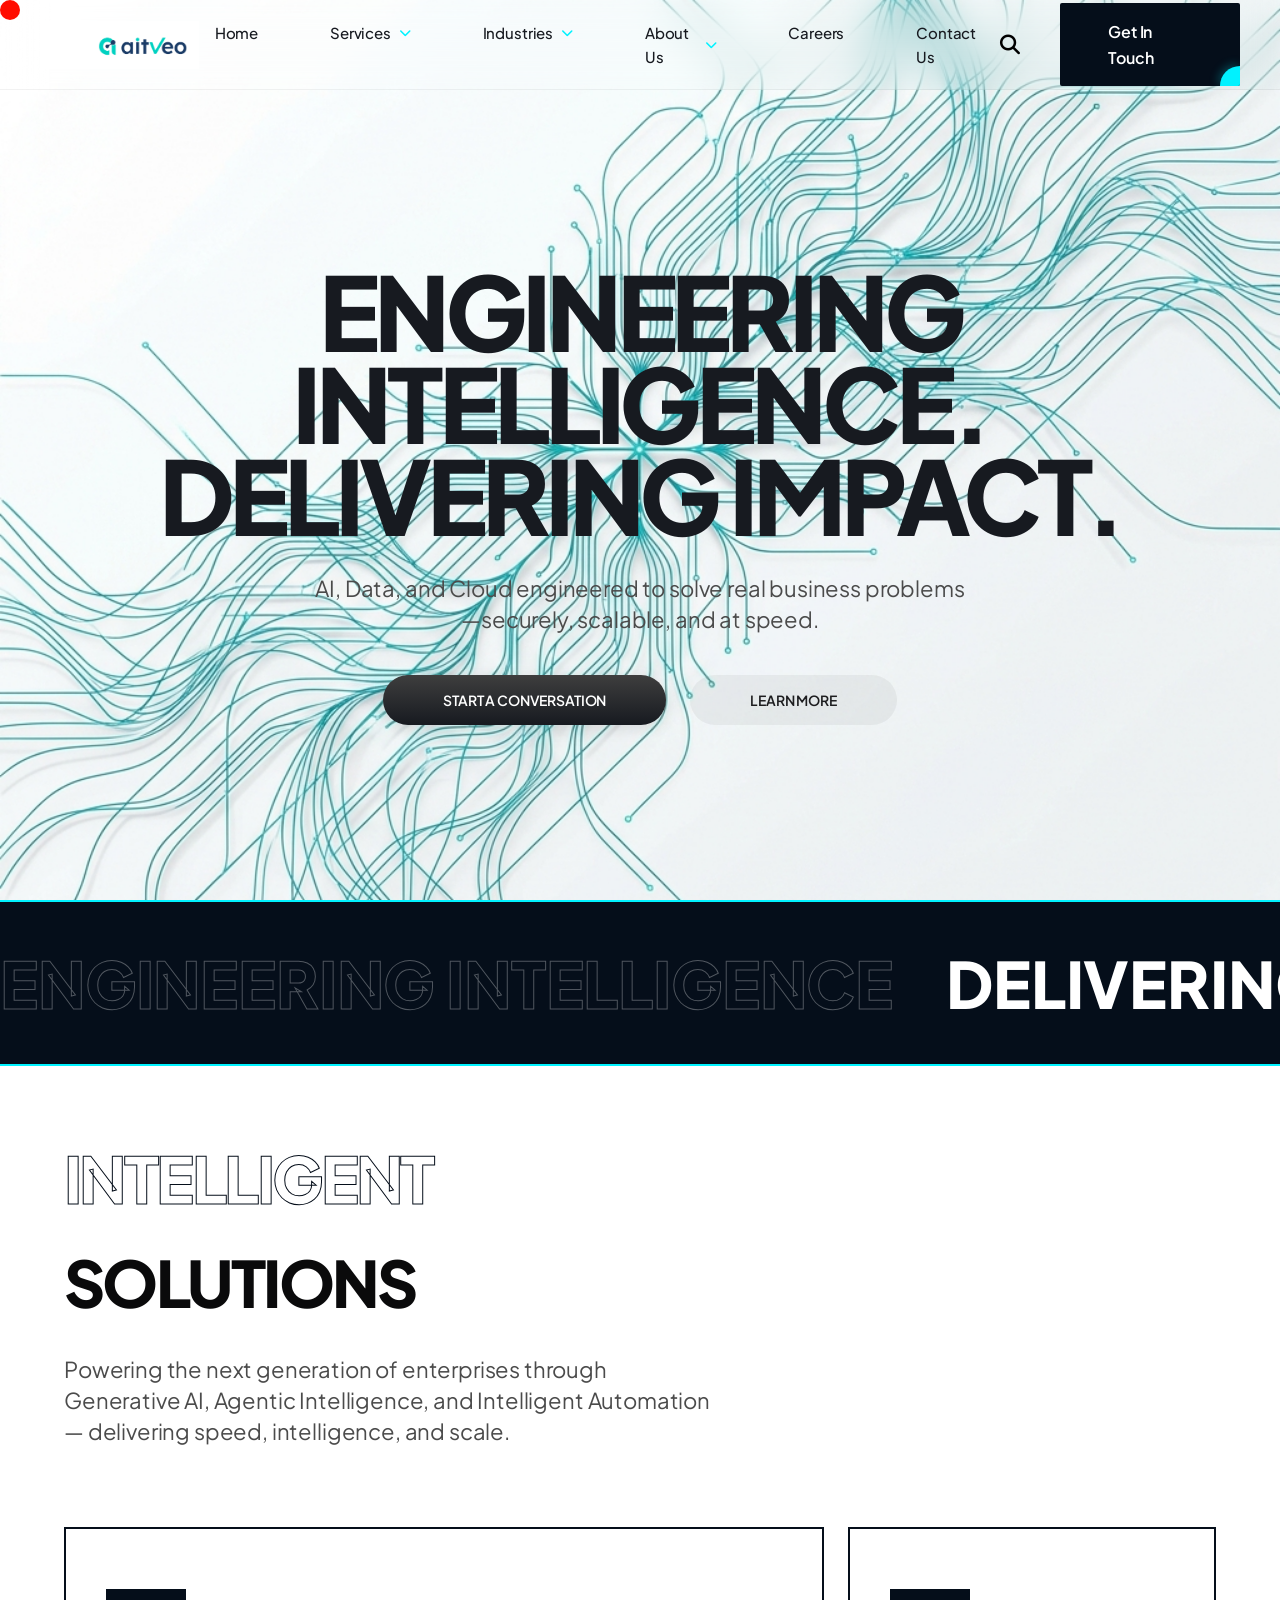
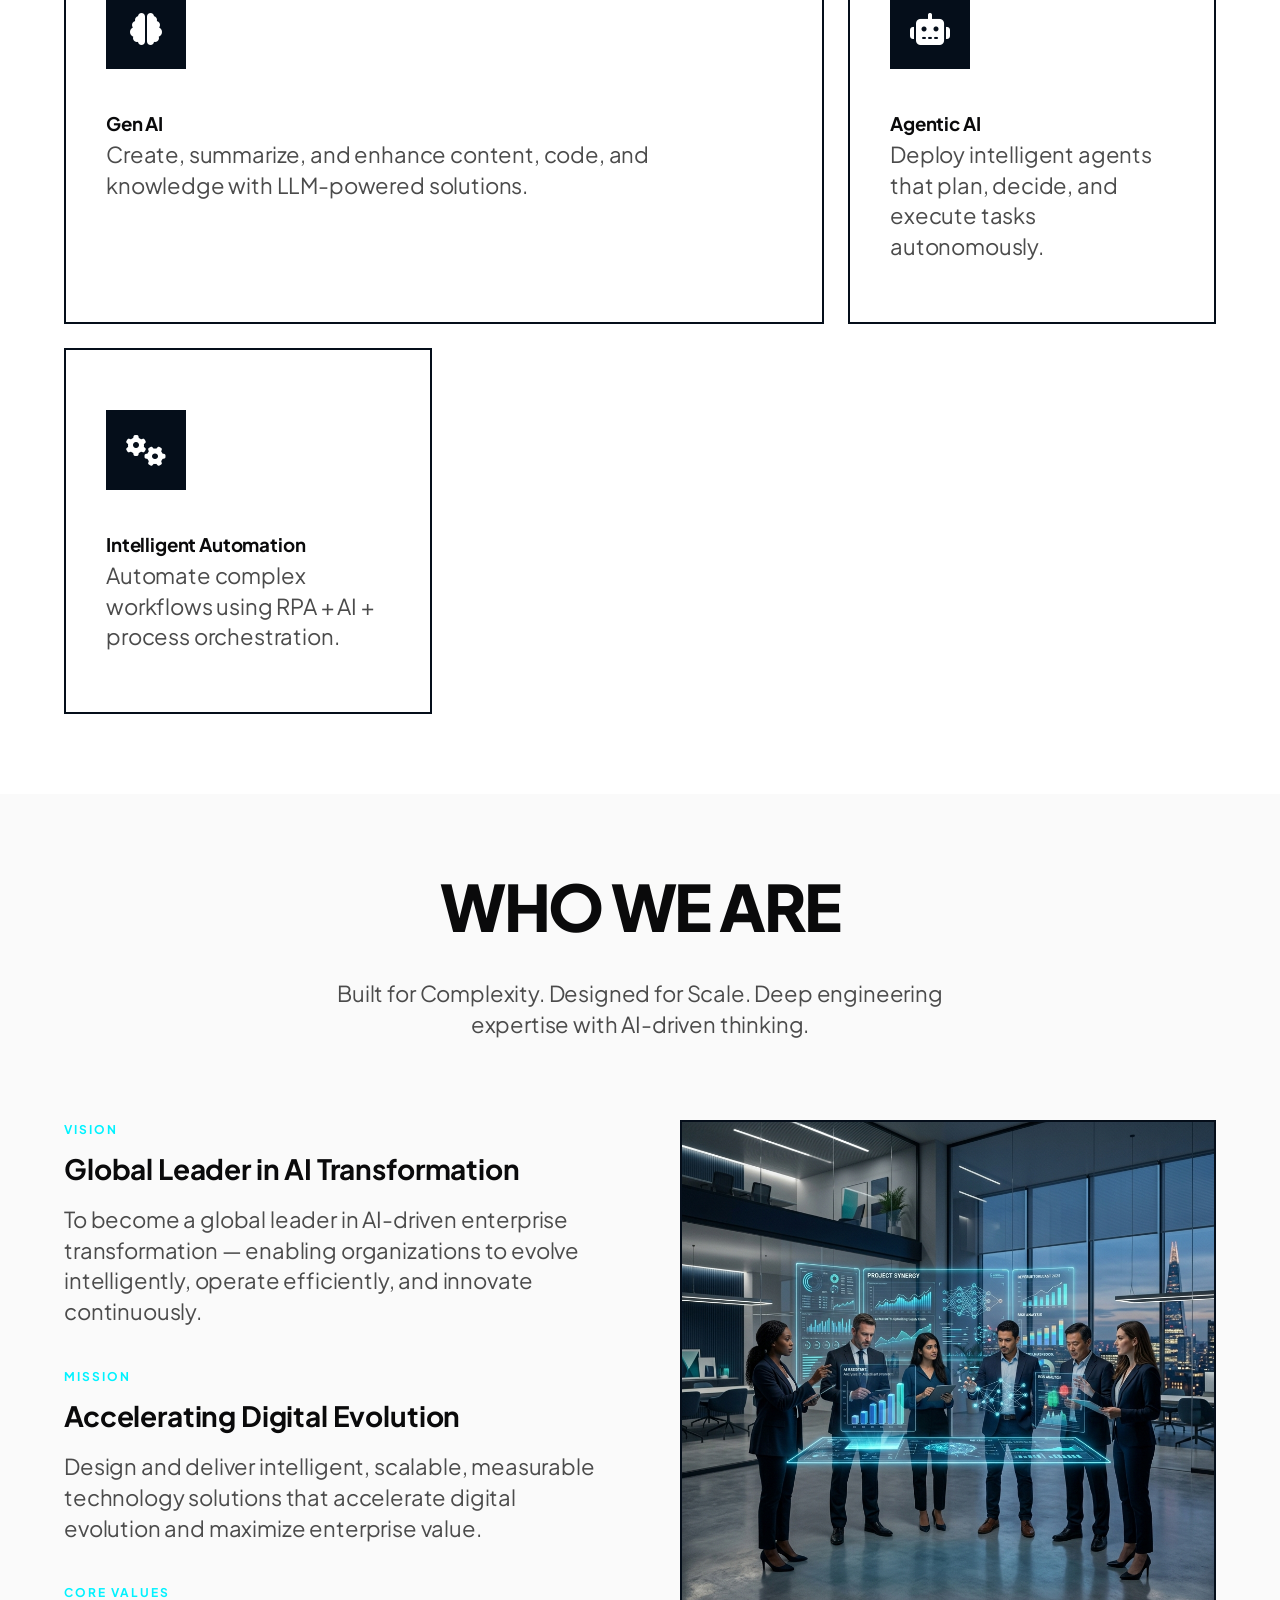
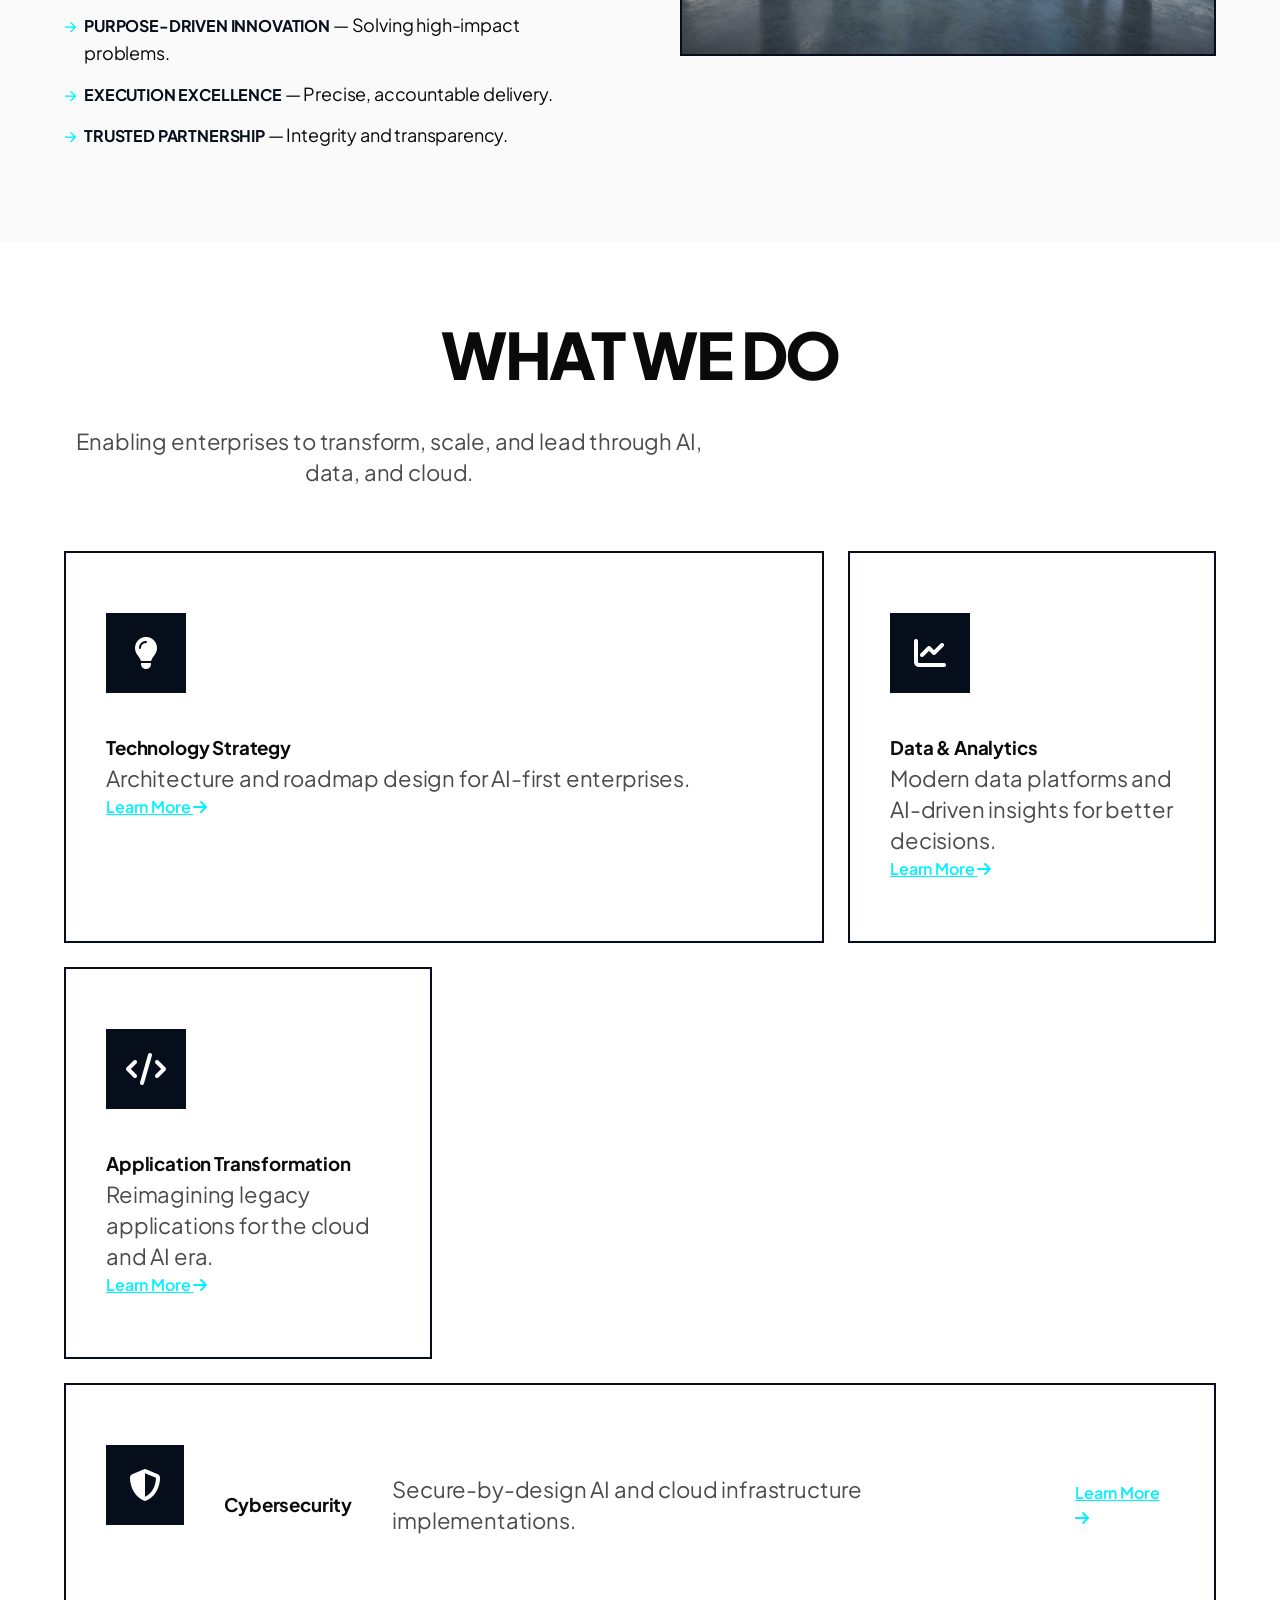
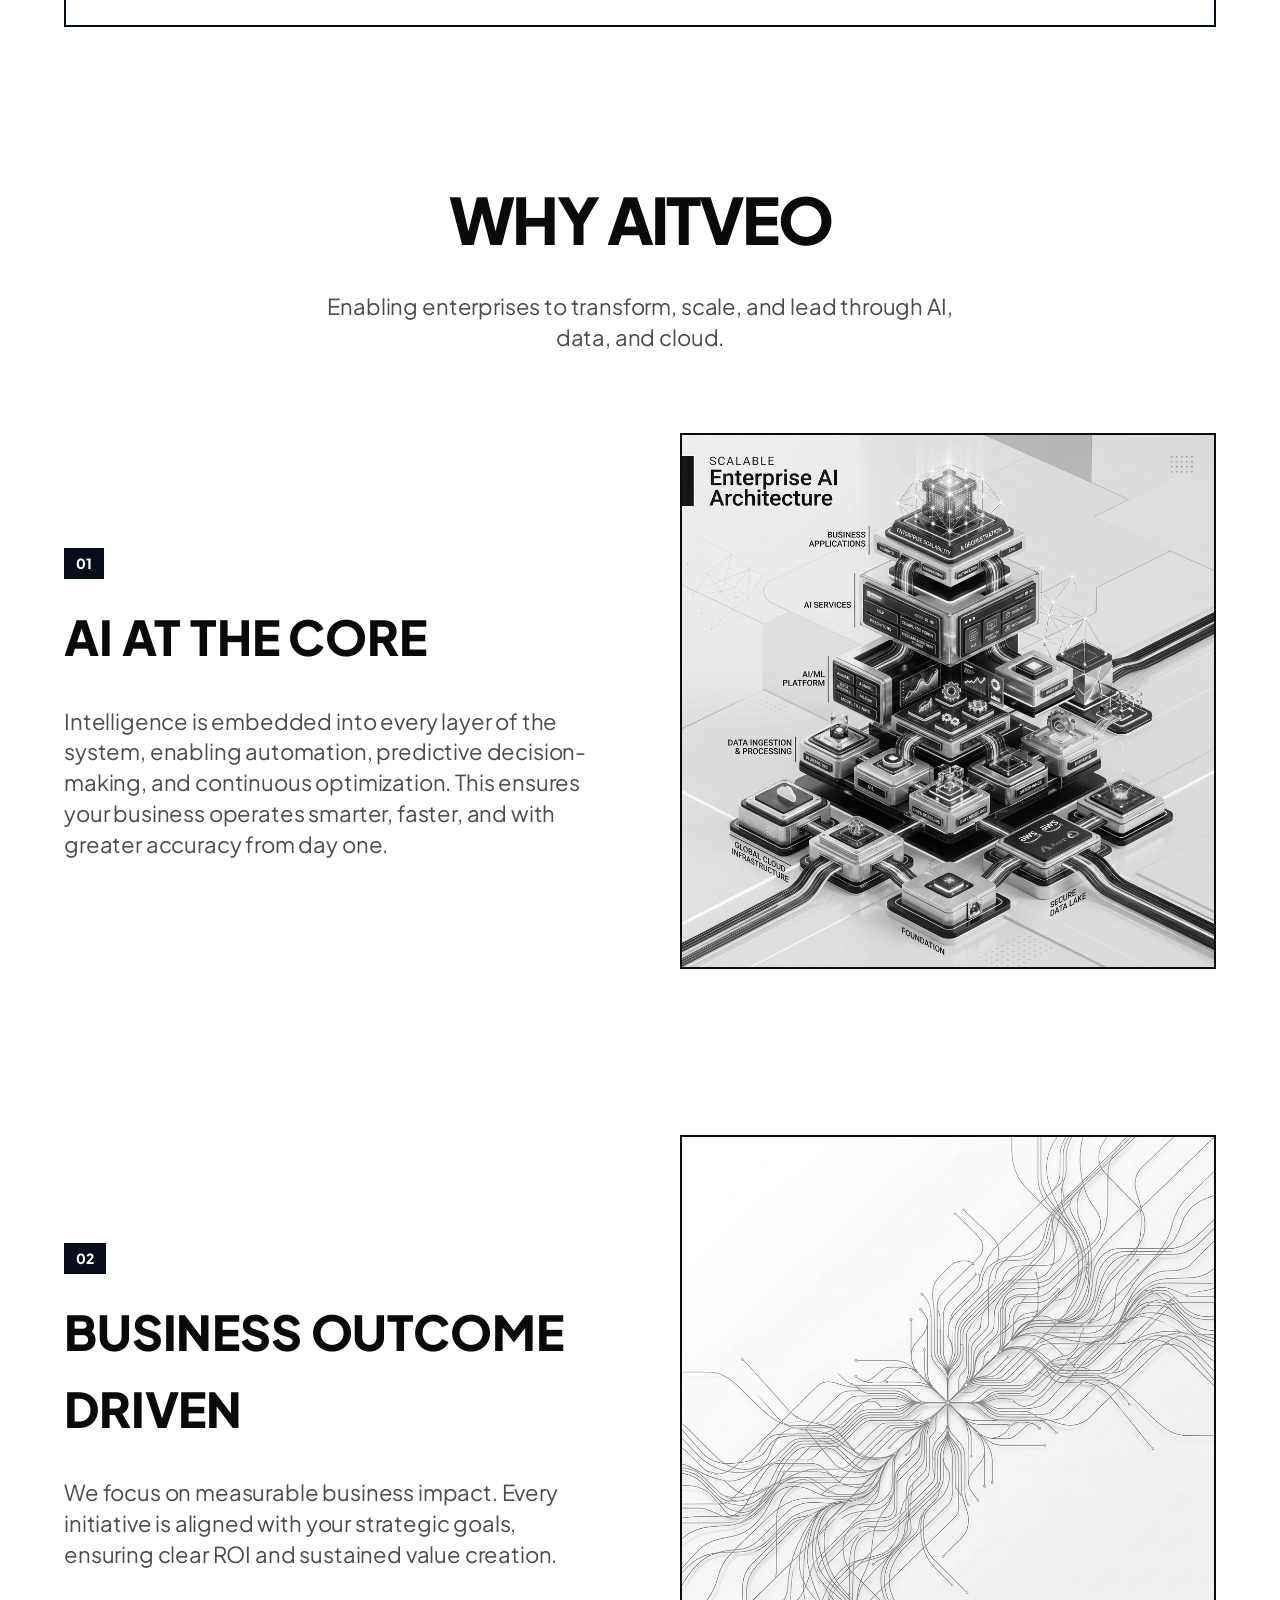
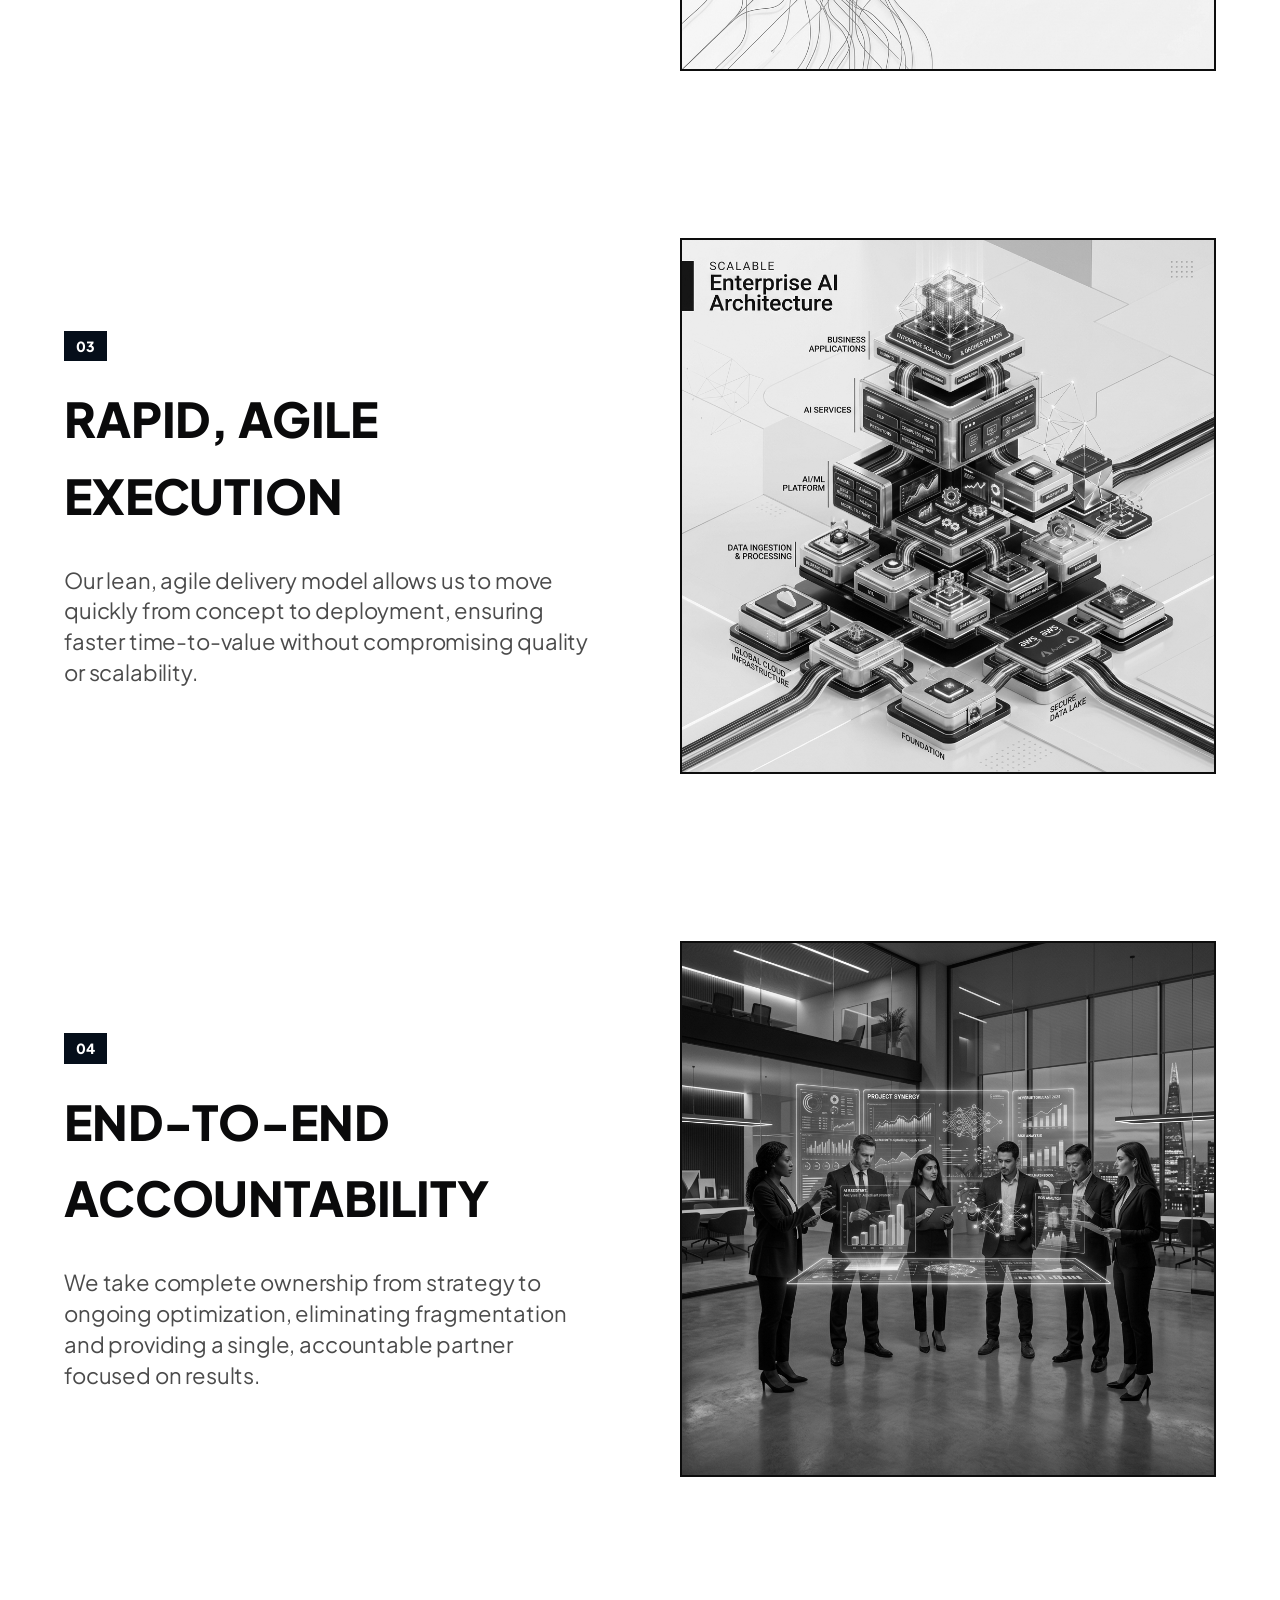
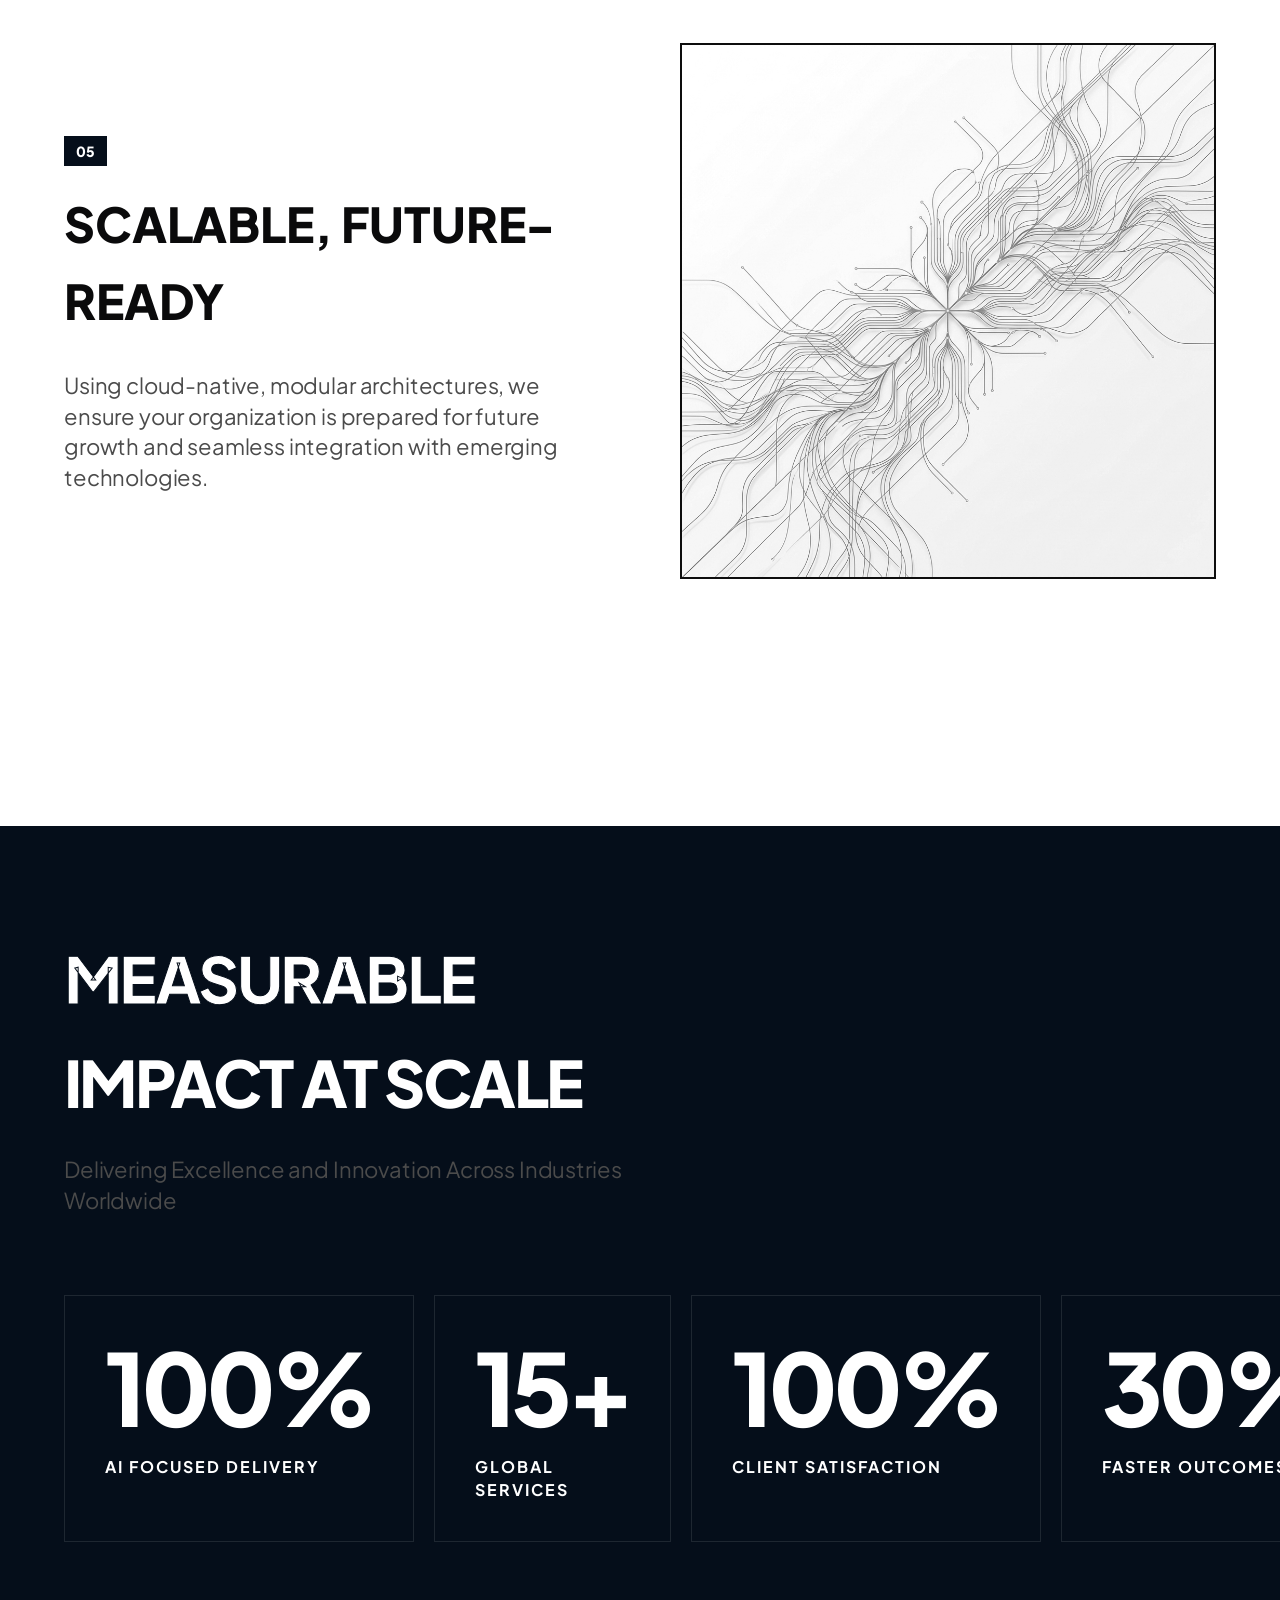
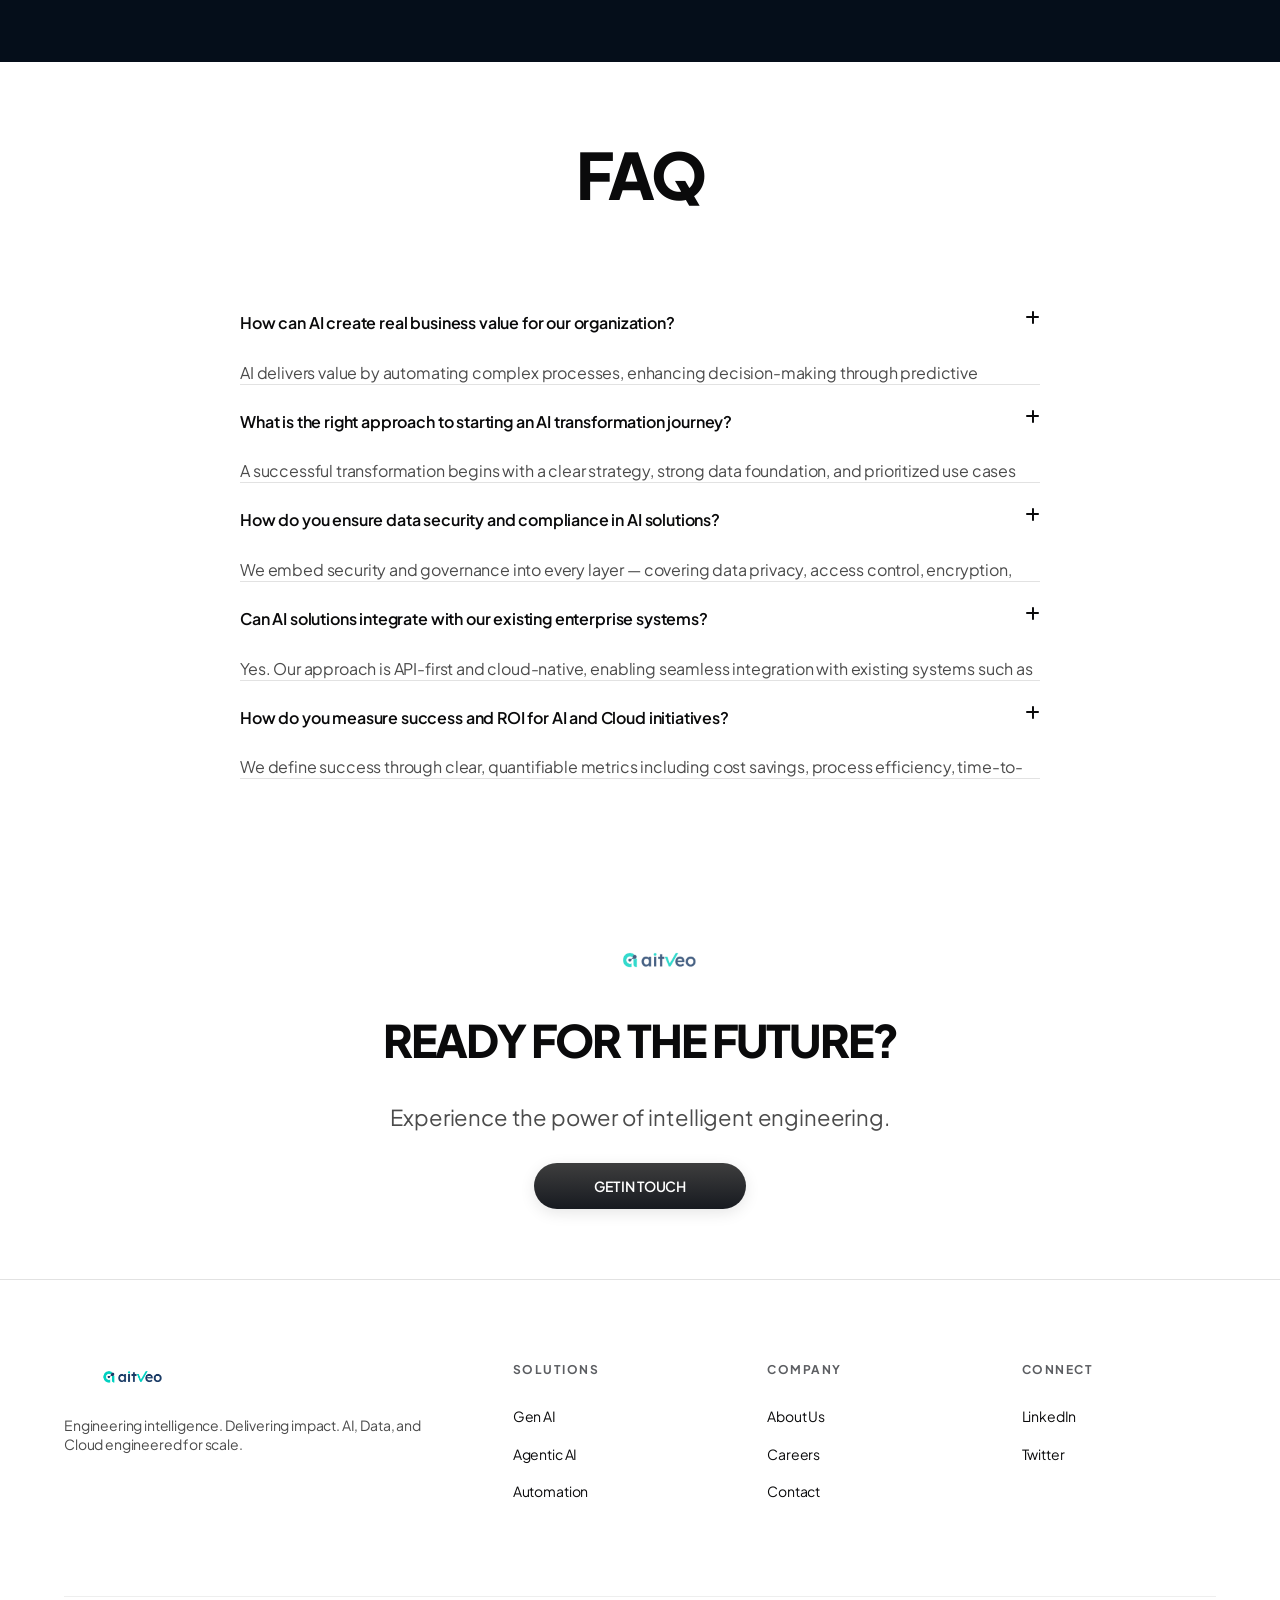
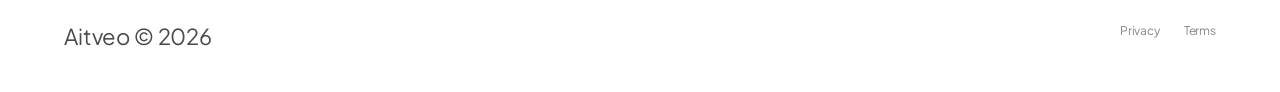
==== index.html @ 0bc7fb8c "Enhance UI to Creative Agency Style and sync content with source doc" ====
<!DOCTYPE html>
<html lang="en">
<head>
    <meta charset="UTF-8">
    <meta name="viewport" content="width=device-width, initial-scale=1.0">
    <title>AITVEO | Engineering Intelligence. Delivering Impact.</title>
    <meta name="description" content="AITVEO transforms enterprises with intelligent AI, data, and cloud solutions engineered for scale and security.">
    <link rel="stylesheet" href="style.css">
    <link rel="stylesheet" href="https://cdnjs.cloudflare.com/ajax/libs/font-awesome/6.4.0/css/all.min.css">
    <link href="https://fonts.googleapis.com/css2?family=Plus+Jakarta+Sans:wght@300;400;500;600;700;800&display=swap" rel="stylesheet">
</head>
<body>
    <div class="custom-cursor"></div>

    <header>
        <div class="container-full">
            <nav>
                <div class="logo">
                    <img src="assets/logo_final.png" alt="AITVEO" class="logo-img">
                </div>
                <ul class="nav-links">
                    <li><a href="#home">Home</a></li>
                    <li class="has-mega">
                        <a href="#services">Services <i class="fas fa-chevron-down nav-arrow"></i></a>
                    </li>
                    <li class="has-mega">
                        <a href="#industries">Industries <i class="fas fa-chevron-down nav-arrow"></i></a>
                    </li>
                    <li class="has-mega">
                        <a href="#about">About Us <i class="fas fa-chevron-down nav-arrow"></i></a>
                    </li>
                    <li><a href="#careers">Careers</a></li>
                    <li><a href="#contact">Contact Us</a></li>
                </ul>
                <div class="header-right">
                    <button class="search-btn"><i class="fas fa-search"></i></button>
                    <a href="#" class="btn-tesla">
                        Get In Touch
                        <span class="btn-accent"></span>
                    </a>
                </div>
            </nav>
        </div>
    </header>

    <main>
        <!-- Hero Section - Tesla Style -->
        <section id="home" class="hero" style="background-image: url('assets/hero_light.png');">
            <div class="container">
                <div class="hero-content">
                    <h1 id="hero-title">Engineering Intelligence.<br>Delivering Impact.</h1>
                    <p id="hero-subtitle">AI, Data, and Cloud engineered to solve real business problems—securely, scalable, and at speed.</p>
                    <div class="hero-btns">
                        <a href="#" class="btn-main">Start a Conversation</a>
                        <a href="#solutions" class="btn-sec">Learn More</a>
                    </div>
                </div>
            </div>
        </section>

        <!-- Marquee Section -->
        <div class="marquee-container">
            <div class="marquee-content">
                <span>Engineering Intelligence</span>
                <span>Delivering Impact</span>
                <span>Agentic AI</span>
                <span>Future Proof</span>
                <span>Scale Securely</span>
                <span>Engineering Intelligence</span>
                <span>Delivering Impact</span>
                <span>Agentic AI</span>
                <span>Future Proof</span>
                <span>Scale Securely</span>
            </div>
        </div>

        <!-- Intelligent Solutions -->
        <section id="solutions" class="section-padding">
            <div class="container">
                <div style="text-align: left; margin-bottom: 80px;">
                    <h2 class="text-outline">Intelligent</h2>
                    <h2>Solutions</h2>
                    <p>Powering the next generation of enterprises through Generative AI, Agentic Intelligence, and Intelligent Automation — delivering speed, intelligence, and scale.</p>
                </div>
                <div class="solutions-grid">
                    <div class="solution-card">
                        <div class="solution-icon"><i class="fas fa-brain"></i></div>
                        <h3>Gen AI</h3>
                        <p>Create, summarize, and enhance content, code, and knowledge with LLM-powered solutions.</p>
                    </div>
                    <div class="solution-card">
                        <div class="solution-icon"><i class="fas fa-robot"></i></div>
                        <h3>Agentic AI</h3>
                        <p>Deploy intelligent agents that plan, decide, and execute tasks autonomously.</p>
                    </div>
                    <div class="solution-card">
                        <div class="solution-icon"><i class="fas fa-cogs"></i></div>
                        <h3>Intelligent Automation</h3>
                        <p>Automate complex workflows using RPA + AI + process orchestration.</p>
                    </div>
                </div>
            </div>
        </section>

        <!-- Who We Are -->
        <section id="about" class="section-padding" style="background-color: #fafafa;">
            <div class="container">
                <div style="text-align: center; margin-bottom: 80px;">
                    <h2>Who We Are</h2>
                    <p style="margin: 0 auto;">Built for Complexity. Designed for Scale. Deep engineering expertise with AI-driven thinking.</p>
                </div>
                <div class="solutions-grid" style="grid-template-columns: 1fr 1fr; align-items: flex-start; gap: 80px;">
                    <div class="who-text">
                        <div class="who-block">
                            <span class="label">Vision</span>
                            <h3>Global Leader in AI Transformation</h3>
                            <p>To become a global leader in AI-driven enterprise transformation — enabling organizations to evolve intelligently, operate efficiently, and innovate continuously.</p>
                        </div>
                        <div class="who-block" style="margin-top: 40px;">
                            <span class="label">Mission</span>
                            <h3>Accelerating Digital Evolution</h3>
                            <p>Design and deliver intelligent, scalable, measurable technology solutions that accelerate digital evolution and maximize enterprise value.</p>
                        </div>
                        <div class="who-block" style="margin-top: 40px;">
                            <span class="label">Core Values</span>
                            <ul class="values-list" style="list-style: none; padding: 0;">
                                <li><strong>Purpose-Driven Innovation</strong> — Solving high-impact problems.</li>
                                <li><strong>Execution Excellence</strong> — Precise, accountable delivery.</li>
                                <li><strong>Trusted Partnership</strong> — Integrity and transparency.</li>
                            </ul>
                        </div>
                    </div>
                    <div class="who-visual">
                        <img src="assets/who-we-are.png" alt="Team" style="width: 100%; border: 2px solid var(--primary-color);">
                    </div>
                </div>
            </div>
        </section>

        <!-- What We Do -->
        <section id="services" class="section-padding">
            <div class="container">
                <div style="text-align: center; margin-bottom: 4rem;">
                    <h2>What We Do</h2>
                    <p>Enabling enterprises to transform, scale, and lead through AI, data, and cloud.</p>
                </div>
                <div class="solutions-grid">
                    <div class="solution-card">
                        <div class="solution-icon"><i class="fas fa-lightbulb"></i></div>
                        <h3>Technology Strategy</h3>
                        <p>Architecture and roadmap design for AI-first enterprises.</p>
                        <a href="#" style="color: var(--accent-color); font-weight: 600;">Learn More <i class="fas fa-arrow-right"></i></a>
                    </div>
                    <div class="solution-card">
                        <div class="solution-icon"><i class="fas fa-chart-line"></i></div>
                        <h3>Data & Analytics</h3>
                        <p>Modern data platforms and AI-driven insights for better decisions.</p>
                        <a href="#" style="color: var(--accent-color); font-weight: 600;">Learn More <i class="fas fa-arrow-right"></i></a>
                    </div>
                    <div class="solution-card">
                        <div class="solution-icon"><i class="fas fa-code"></i></div>
                        <h3>Application Transformation</h3>
                        <p>Reimagining legacy applications for the cloud and AI era.</p>
                        <a href="#" style="color: var(--accent-color); font-weight: 600;">Learn More <i class="fas fa-arrow-right"></i></a>
                    </div>
                    <div class="solution-card">
                        <div class="solution-icon"><i class="fas fa-shield-alt"></i></div>
                        <h3>Cybersecurity</h3>
                        <p>Secure-by-design AI and cloud infrastructure implementations.</p>
                        <a href="#" style="color: var(--accent-color); font-weight: 600;">Learn More <i class="fas fa-arrow-right"></i></a>
                    </div>
                </div>
            </div>
        </section>

        <!-- Why Choose AITVEO -->
        <section class="section-padding">
            <div class="container">
                <div style="text-align: center; margin-bottom: 80px;">
                    <h2>Why AITVEO</h2>
                    <p style="margin: 0 auto;">Enabling enterprises to transform, scale, and lead through AI, data, and cloud.</p>
                </div>

                <div class="pillars-list">
                    <div class="pillar-item">
                        <div class="pillar-text">
                            <span class="pill-num">01</span>
                            <h3>AI at the Core</h3>
                            <p>Intelligence is embedded into every layer of the system, enabling automation, predictive decision-making, and continuous optimization. This ensures your business operates smarter, faster, and with greater accuracy from day one.</p>
                        </div>
                        <div class="pillar-visual">
                            <img src="assets/pillars.png" alt="AI">
                        </div>
                    </div>

                    <div class="pillar-item">
                        <div class="pillar-text">
                            <span class="pill-num">02</span>
                            <h3>Business Outcome Driven</h3>
                            <p>We focus on measurable business impact. Every initiative is aligned with your strategic goals, ensuring clear ROI and sustained value creation.</p>
                        </div>
                        <div class="pillar-visual">
                            <img src="assets/hero_light.png" alt="Impact">
                        </div>
                    </div>

                    <div class="pillar-item">
                        <div class="pillar-text">
                            <span class="pill-num">03</span>
                            <h3>Rapid, Agile Execution</h3>
                            <p>Our lean, agile delivery model allows us to move quickly from concept to deployment, ensuring faster time-to-value without compromising quality or scalability.</p>
                        </div>
                        <div class="pillar-visual">
                            <img src="assets/pillars.png" alt="Speed">
                        </div>
                    </div>

                    <div class="pillar-item">
                        <div class="pillar-text">
                            <span class="pill-num">04</span>
                            <h3>End-to-End Accountability</h3>
                            <p>We take complete ownership from strategy to ongoing optimization, eliminating fragmentation and providing a single, accountable partner focused on results.</p>
                        </div>
                        <div class="pillar-visual">
                            <img src="assets/who-we-are.png" alt="Accountability">
                        </div>
                    </div>

                    <div class="pillar-item">
                        <div class="pillar-text">
                            <span class="pill-num">05</span>
                            <h3>Scalable, Future-Ready</h3>
                            <p>Using cloud-native, modular architectures, we ensure your organization is prepared for future growth and seamless integration with emerging technologies.</p>
                        </div>
                        <div class="pillar-visual">
                            <img src="assets/hero_light.png" alt="Future">
                        </div>
                    </div>
                </div>
            </div>
        </section>

        <!-- Measurable Impact -->
        <section class="impact section-padding">
            <div class="container">
                <div style="text-align: left; margin-bottom: 80px;">
                    <h2 class="text-outline">Measurable</h2>
                    <h2>Impact at Scale</h2>
                    <p>Delivering Excellence and Innovation Across Industries Worldwide</p>
                </div>
                
                <div class="stats-grid">
                    <div class="stat-item">
                        <h3>100%</h3>
                        <p>AI Focused Delivery</p>
                    </div>
                    <div class="stat-item">
                        <h3>15+</h3>
                        <p>Global Services</p>
                    </div>
                    <div class="stat-item">
                        <h3>100%</h3>
                        <p>Client Satisfaction</p>
                    </div>
                    <div class="stat-item">
                        <h3>30%</h3>
                        <p>Faster Outcomes</p>
                    </div>
                </div>
            </div>
        </section>

        <!-- FAQ -->
        <section id="faq" class="section-padding">
            <div class="container">
                <div style="text-align: center; margin-bottom: 80px;">
                    <h2>FAQ</h2>
                </div>
                <div class="faq-list">
                    <div class="faq-item">
                        <div class="faq-question">
                            How can AI create real business value for our organization?
                            <i class="fas fa-plus faq-toggle"></i>
                        </div>
                        <div class="faq-answer">
                            AI delivers value by automating complex processes, enhancing decision-making through predictive insights, and enabling personalized customer experiences. We focus on outcome-driven AI aligning solutions directly with business KPIs such as cost reduction and revenue growth.
                        </div>
                    </div>
                    <div class="faq-item">
                        <div class="faq-question">
                            What is the right approach to starting an AI transformation journey?
                            <i class="fas fa-plus faq-toggle"></i>
                        </div>
                        <div class="faq-answer">
                            A successful transformation begins with a clear strategy, strong data foundation, and prioritized use cases implemented through a phased roadmap ensuring measurable ROI at every stage.
                        </div>
                    </div>
                    <div class="faq-item">
                        <div class="faq-question">
                            How do you ensure data security and compliance in AI solutions?
                            <i class="fas fa-plus faq-toggle"></i>
                        </div>
                        <div class="faq-answer">
                            We embed security and governance into every layer — covering data privacy, access control, encryption, and regulatory compliance across platforms like Azure, AWS, and Google Cloud.
                        </div>
                    </div>
                    <div class="faq-item">
                        <div class="faq-question">
                            Can AI solutions integrate with our existing enterprise systems?
                            <i class="fas fa-plus faq-toggle"></i>
                        </div>
                        <div class="faq-answer">
                            Yes. Our approach is API-first and cloud-native, enabling seamless integration with existing systems such as ERP, CRM, and legacy platforms with minimal disruption.
                        </div>
                    </div>
                    <div class="faq-item">
                        <div class="faq-question">
                            How do you measure success and ROI for AI and Cloud initiatives?
                            <i class="fas fa-plus faq-toggle"></i>
                        </div>
                        <div class="faq-answer">
                            We define success through clear, quantifiable metrics including cost savings, process efficiency, time-to-market, and business growth, monitored continuously for sustained value.
                        </div>
                    </div>
                </div>
            </div>
        </section>

        <!-- CTA Section -->
        <section class="section-padding" style="background: #ffffff; text-align: center;">
            <div class="container">
                <img src="assets/logo_final.png" alt="" style="height: 40px; margin-bottom: 32px; opacity: 0.8;">
                <h2 style="font-size: 2.8rem;">Ready for the Future?</h2>
                <p style="margin: 0 auto 40px;">Experience the power of intelligent engineering.</p>
                <a href="#" class="btn-main">Get In Touch</a>
            </div>
        </section>
    </main>

    <footer>
        <div class="container">
            <div class="footer-grid">
                <div class="footer-col">
                    <div class="logo" style="margin-bottom: 24px;">
                        <img src="assets/logo_final.png" alt="AITVEO" class="logo-img" style="height: 32px;">
                    </div>
                    <p style="font-size: 14px;">Engineering intelligence. Delivering impact. AI, Data, and Cloud engineered for scale.</p>
                </div>
                <div class="footer-col">
                    <h4>Solutions</h4>
                    <ul>
                        <li><a href="#">Gen AI</a></li>
                        <li><a href="#">Agentic AI</a></li>
                        <li><a href="#">Automation</a></li>
                    </ul>
                </div>
                <div class="footer-col">
                    <h4>Company</h4>
                    <ul>
                        <li><a href="#">About Us</a></li>
                        <li><a href="#">Careers</a></li>
                        <li><a href="#">Contact</a></li>
                    </ul>
                </div>
                <div class="footer-col">
                    <h4>Connect</h4>
                    <ul>
                        <li><a href="#">LinkedIn</a></li>
                        <li><a href="#">Twitter</a></li>
                    </ul>
                </div>
            </div>
            <div style="margin-top: 80px; padding-top: 24px; border-top: 1px solid #eee; font-size: 12px; color: #888; display: flex; justify-content: space-between;">
                <p>Aitveo &copy; 2026</p>
                <div style="display: flex; gap: 24px;">
                    <a href="#" style="color: #888; text-decoration: none;">Privacy</a>
                    <a href="#" style="color: #888; text-decoration: none;">Terms</a>
                </div>
            </div>
        </div>
    </footer>

    <script src="script.js"></script>
</body>
</html>
---- style.css ----
:root {
    --primary-color: #050e1a;
    --accent-color: #00f2ff; /* More vibrant neon cyan */
    --accent-glow: rgba(0, 242, 255, 0.5);
    --text-primary: #0a0a0b;
    --text-secondary: #4b4b4b;
    --bg-light: #ffffff;
    --bg-dark: #050e1a;
    --bg-soft: #f8f9fa;
    --header-height: 90px;
    --transition: all 0.6s cubic-bezier(0.23, 1, 0.32, 1);
    --border-radius: 0; /* Boxy agency style */
    --shadow-bold: 20px 20px 0px rgba(0, 242, 255, 0.1);
    --accent-gradient: linear-gradient(135deg, #00f2ff 0%, #0066ff 100%);
    --dark-gradient: linear-gradient(180deg, #050e1a 0%, #0a1a33 100%);
}

* {
    margin: 0;
    padding: 0;
    box-sizing: border-box;
}

body {
    font-family: 'Plus Jakarta Sans', -apple-system, BlinkMacSystemFont, "Segoe UI", Roboto, sans-serif;
    color: var(--text-primary);
    background-color: var(--bg-light);
    line-height: 1.6;
    overflow-x: hidden;
    letter-spacing: -0.01em;
    -webkit-font-smoothing: antialiased;
    cursor: none; /* Hide default cursor for custom one */
}

body::before {
    content: "";
    position: fixed;
    top: 0;
    left: 0;
    width: 100vw;
    height: 100vh;
    background: url('https://grainy-gradients.vercel.app/noise.svg');
    opacity: 0.05;
    pointer-events: none;
    z-index: 9999;
    background-repeat: repeat;
}

.container {
    max-width: 1200px;
    margin: 0 auto;
    padding: 0 24px;
}

.container-full {
    max-width: 1400px;
    margin: 0 auto;
    padding: 0 40px;
}

/* Header Ref implementation */
header {
    position: fixed;
    top: 0;
    left: 0;
    width: 100%;
    height: 90px;
    background: var(--glass-bg);
    backdrop-filter: blur(20px);
    -webkit-backdrop-filter: blur(20px);
    z-index: 1000;
    display: flex;
    align-items: center;
    border-bottom: 1px solid rgba(0,0,0,0.05);
}

.scroll-progress {
    position: absolute;
    bottom: 0;
    left: 0;
    height: 3px;
    background: var(--accent-gradient);
    width: 0%;
    transition: width 0.1s ease;
}

nav {
    display: flex;
    justify-content: space-between;
    align-items: center;
    width: 100%;
}

.logo {
    display: flex;
    align-items: center;
    gap: 12px;
}

.logo-img {
    height: 48px;
    width: auto;
}

.nav-links {
    display: flex;
    gap: 40px;
    list-style: none;
}

.nav-links a {
    text-decoration: none;
    color: #171a20;
    font-size: 15px;
    font-weight: 500;
    transition: var(--transition);
    display: flex;
    align-items: center;
    gap: 8px;
    padding: 8px 16px; /* Added spacing */
    border-radius: 20px;
}

.nav-links a:hover {
    color: var(--accent-color);
    background: rgba(0, 210, 223, 0.05); /* Subtle glass hover */
}

.nav-arrow {
    font-size: 12px;
    color: var(--accent-color);
}

.header-right {
    display: flex;
    align-items: center;
    gap: 40px;
}

.search-btn {
    background: none;
    border: none;
    font-size: 20px;
    cursor: pointer;
    color: #000;
    display: flex;
    align-items: center;
}

.btn-tesla {
    position: relative;
    background: #050e1a;
    color: #ffffff;
    padding: 16px 48px;
    font-size: 16px;
    font-weight: 600;
    text-decoration: none;
    display: inline-flex;
    align-items: center;
    transition: var(--transition);
    overflow: hidden;
    border-radius: 2px;
}

.btn-tesla .btn-accent {
    position: absolute;
    bottom: 0;
    right: 0;
    width: 20px;
    height: 20px;
    background: var(--accent-color);
    border-top-left-radius: 100%;
    box-shadow: -2px -2px 10px rgba(0,210,223,0.3); /* 3D glow */
}

.btn-tesla:hover {
    background: #1a2b48;
    transform: translateY(-2px);
}

/* Tesla Style Sections */
.section-padding {
    padding: 80px 0; /* Shorter sections */
}

h1 {
    font-size: clamp(48px, 8vw, 110px);
    font-weight: 900;
    letter-spacing: -0.05em;
    line-height: 0.9;
    margin-bottom: 32px;
    text-transform: uppercase;
}

h2 {
    font-size: clamp(36px, 5vw, 72px);
    font-weight: 900;
    letter-spacing: -0.04em;
    line-height: 1;
    margin-bottom: 40px;
    text-transform: uppercase;
}

.text-outline {
    -webkit-text-stroke: 1px var(--primary-color);
    color: transparent;
}

p {
    font-size: 22px;
    color: var(--text-secondary);
    max-width: 650px;
    line-height: 1.4;
}

/* Hero Section - Tesla Style */
.hero {
    height: 100vh;
    display: flex;
    flex-direction: column;
    justify-content: center;
    align-items: center;
    text-align: center;
    background-size: cover;
    background-position: center;
    position: relative;
    padding-top: var(--header-height);
    background-attachment: fixed; /* Parallax-like effect */
}

.hero-content {
    animation: fadeInUp 1s ease-out;
}

.hero h1 {
    color: #171a20;
}

.hero p {
    margin: 0 auto 40px;
}

.hero-btns {
    display: flex;
    justify-content: center;
    gap: 24px;
}

.btn-main {
    background: linear-gradient(180deg, #3e3e3e 0%, #171a20 100%); /* 3D gradient */
    color: white;
    padding: 14px 60px;
    border-radius: 100px;
    text-decoration: none;
    font-weight: 600;
    font-size: 14px;
    text-transform: uppercase;
    box-shadow: 0 4px 15px rgba(0,0,0,0.1);
    transition: var(--transition);
}

.btn-main:hover {
    transform: scale(1.02);
    box-shadow: 0 8px 25px rgba(0,0,0,0.15);
}

.btn-sec {
    background: rgba(0, 0, 0, 0.05);
    color: #1d1d1f;
    padding: 14px 60px;
    border-radius: 100px;
    text-decoration: none;
    font-weight: 600;
    font-size: 14px;
    text-transform: uppercase;
    transition: var(--transition);
}

.btn-sec:hover {
    background: rgba(0, 0, 0, 0.08);
    transform: scale(1.02);
}

/* Solutions - Bento / Experimental Layout */
.solutions-grid {
    display: grid;
    grid-template-columns: repeat(12, 1fr);
    gap: 24px;
}

.solution-card {
    grid-column: span 4;
    padding: 60px 40px;
    background: var(--bg-light);
    border: 2px solid var(--primary-color);
    transition: var(--transition);
    position: relative;
    overflow: hidden;
}

.solution-card:nth-child(1) { grid-column: span 8; }
.solution-card:nth-child(4) { grid-column: span 12; display: flex; flex-direction: row; align-items: center; justify-content: space-between; gap: 40px; }

.solution-card:hover {
    background: var(--primary-color);
    color: white;
    transform: translate(-8px, -8px);
    box-shadow: 12px 12px 0px var(--accent-color);
}

.solution-card:hover p {
    color: rgba(255,255,255,0.7);
}

.solution-card:hover .solution-icon {
    background: var(--accent-color);
    color: var(--primary-color);
}

.solution-icon {
    width: 80px;
    height: 80px;
    background: var(--primary-color);
    color: white;
    display: flex;
    align-items: center;
    justify-content: center;
    font-size: 32px;
    margin-bottom: 40px;
    transition: var(--transition);
}

.who-block .label {
    font-size: 12px;
    font-weight: 700;
    text-transform: uppercase;
    letter-spacing: 2px;
    color: var(--accent-color);
    margin-bottom: 8px;
    display: block;
}

.who-block h3 {
    font-size: 28px;
    margin-bottom: 12px;
}

.values-list li {
    margin-bottom: 12px;
    font-size: 18px;
    padding-left: 20px;
    position: relative;
}

.values-list li::before {
    content: "→";
    position: absolute;
    left: 0;
    color: var(--accent-color);
}

.values-list li strong {
    color: var(--primary-color);
    text-transform: uppercase;
    font-size: 16px;
}

/* Stats Section - Massive Agency Style */
.impact {
    background: var(--bg-dark);
    color: white;
    padding: 120px 0;
    overflow: hidden;
}

.impact h2 {
    color: white;
}

.stats-grid {
    display: grid;
    grid-template-columns: repeat(4, 1fr);
    gap: 20px;
}

.stat-item {
    padding: 40px;
    border: 1px solid rgba(255,255,255,0.1);
    transition: var(--transition);
}

.stat-item:hover {
    background: var(--accent-color);
    color: var(--primary-color);
    border-color: var(--accent-color);
}

.stat-item h3 {
    font-size: clamp(60px, 8vw, 100px);
    font-weight: 900;
    line-height: 1;
    margin-bottom: 20px;
    letter-spacing: -5px;
}

.stat-item p {
    font-size: 16px;
    text-transform: uppercase;
    font-weight: 700;
    letter-spacing: 2px;
    color: inherit;
}

/* Pillars Section - Apple Style */
.pillars-list {
    margin-top: 60px;
}

/* Pillars Section - Bold Split Layout */
.pillar-item {
    display: grid;
    grid-template-columns: 1fr 1fr;
    gap: 80px;
    align-items: center;
    margin-bottom: 160px;
}

.pillar-text .pill-num {
    font-size: 14px;
    font-weight: 900;
    background: var(--primary-color);
    color: white;
    padding: 4px 12px;
    margin-bottom: 20px;
    display: inline-block;
}

.pillar-text h3 {
    font-size: 48px;
    font-weight: 900;
    margin-bottom: 30px;
    text-transform: uppercase;
}

.pillar-visual img {
    width: 100%;
    border: 2px solid var(--primary-color);
    transition: var(--transition);
    filter: grayscale(100%);
}

.pillar-visual img:hover {
    filter: grayscale(0%);
    transform: rotate(-2deg) scale(1.05);
    box-shadow: 20px 20px 0px var(--accent-color);
}

/* FAQ Accordion - Clean Tesla style */
.faq-list {
    max-width: 800px;
    margin: 0 auto;
}

.faq-item {
    border-bottom: 1px solid #e2e2e2;
}

.faq-question {
    padding: 24px 0;
    cursor: pointer;
    font-weight: 600;
    display: flex;
    justify-content: space-between;
}

.faq-answer {
    padding-bottom: 24px;
    color: var(--text-secondary);
    display: none;
}

/* Footer */
footer {
    background: #ffffff;
    padding: 80px 0 40px;
    border-top: 1px solid #e2e2e2;
}

.footer-grid {
    display: grid;
    grid-template-columns: 2fr 1fr 1fr 1fr;
    gap: 60px;
}

.footer-col h4 {
    text-transform: uppercase;
    font-size: 12px;
    letter-spacing: 1.5px;
    margin-bottom: 24px;
    color: #5c5e62;
}

.footer-col ul {
    list-style: none;
}

.footer-col ul li {
    margin-bottom: 12px;
}

.footer-col ul li a {
    text-decoration: none;
    color: var(--text-primary);
    font-size: 14px;
}

/* Marquee Effect */
.marquee-container {
    background: var(--primary-color);
    color: white;
    padding: 30px 0;
    overflow: hidden;
    white-space: nowrap;
    border-top: 2px solid var(--accent-color);
    border-bottom: 2px solid var(--accent-color);
}

.marquee-content {
    display: inline-block;
    animation: marquee 20s linear infinite;
}

.marquee-content span {
    font-size: 64px;
    font-weight: 900;
    text-transform: uppercase;
    margin-right: 50px;
    -webkit-text-stroke: 1px rgba(255,255,255,0.3);
    color: transparent;
}

.marquee-content span:nth-child(even) {
    color: white;
    -webkit-text-stroke: 0;
}

@keyframes marquee {
    from { transform: translateX(0); }
    to { transform: translateX(-50%); }
}

@keyframes fadeInUp {
    from { opacity: 0; transform: translateY(40px); }
    to { opacity: 1; transform: translateY(0); }
}

/* Custom Cursor */
.custom-cursor {
    width: 20px;
    height: 20px;
    background: var(--accent-color);
    border-radius: 50%;
    position: fixed;
    pointer-events: none;
    z-index: 9999;
    mix-blend-mode: difference;
    transition: transform 0.1s ease;
}

.custom-cursor.hover {
    transform: scale(4);
}

/* Reveal Animations */
.reveal-item {
    opacity: 0;
    transform: translateY(50px);
    transition: all 1s cubic-bezier(0.23, 1, 0.32, 1);
}

.reveal-item.is-visible {
    opacity: 1;
    transform: translateY(0);
}

/* FAQ Enhancements */
.faq-answer {
    max-height: 0;
    overflow: hidden;
    transition: max-height 0.5s ease-out;
    display: block; /* Overriding previous display:none */
}

.faq-item.active {
    background: rgba(0, 242, 255, 0.05);
    border-left: 4px solid var(--accent-color);
    padding-left: 20px;
}

/* Responsive Overrides */
@media (max-width: 991px) {
    .nav-links { display: none; }
    .solutions-grid { grid-template-columns: 1fr; }
    .solution-card { grid-column: span 12 !important; }
    .pillar-item { grid-template-columns: 1fr; gap: 40px; }
    .stats-grid { grid-template-columns: 1fr 1fr; }
    h1 { font-size: 52px; }
    .custom-cursor { display: none; }
    body { cursor: auto; }
}
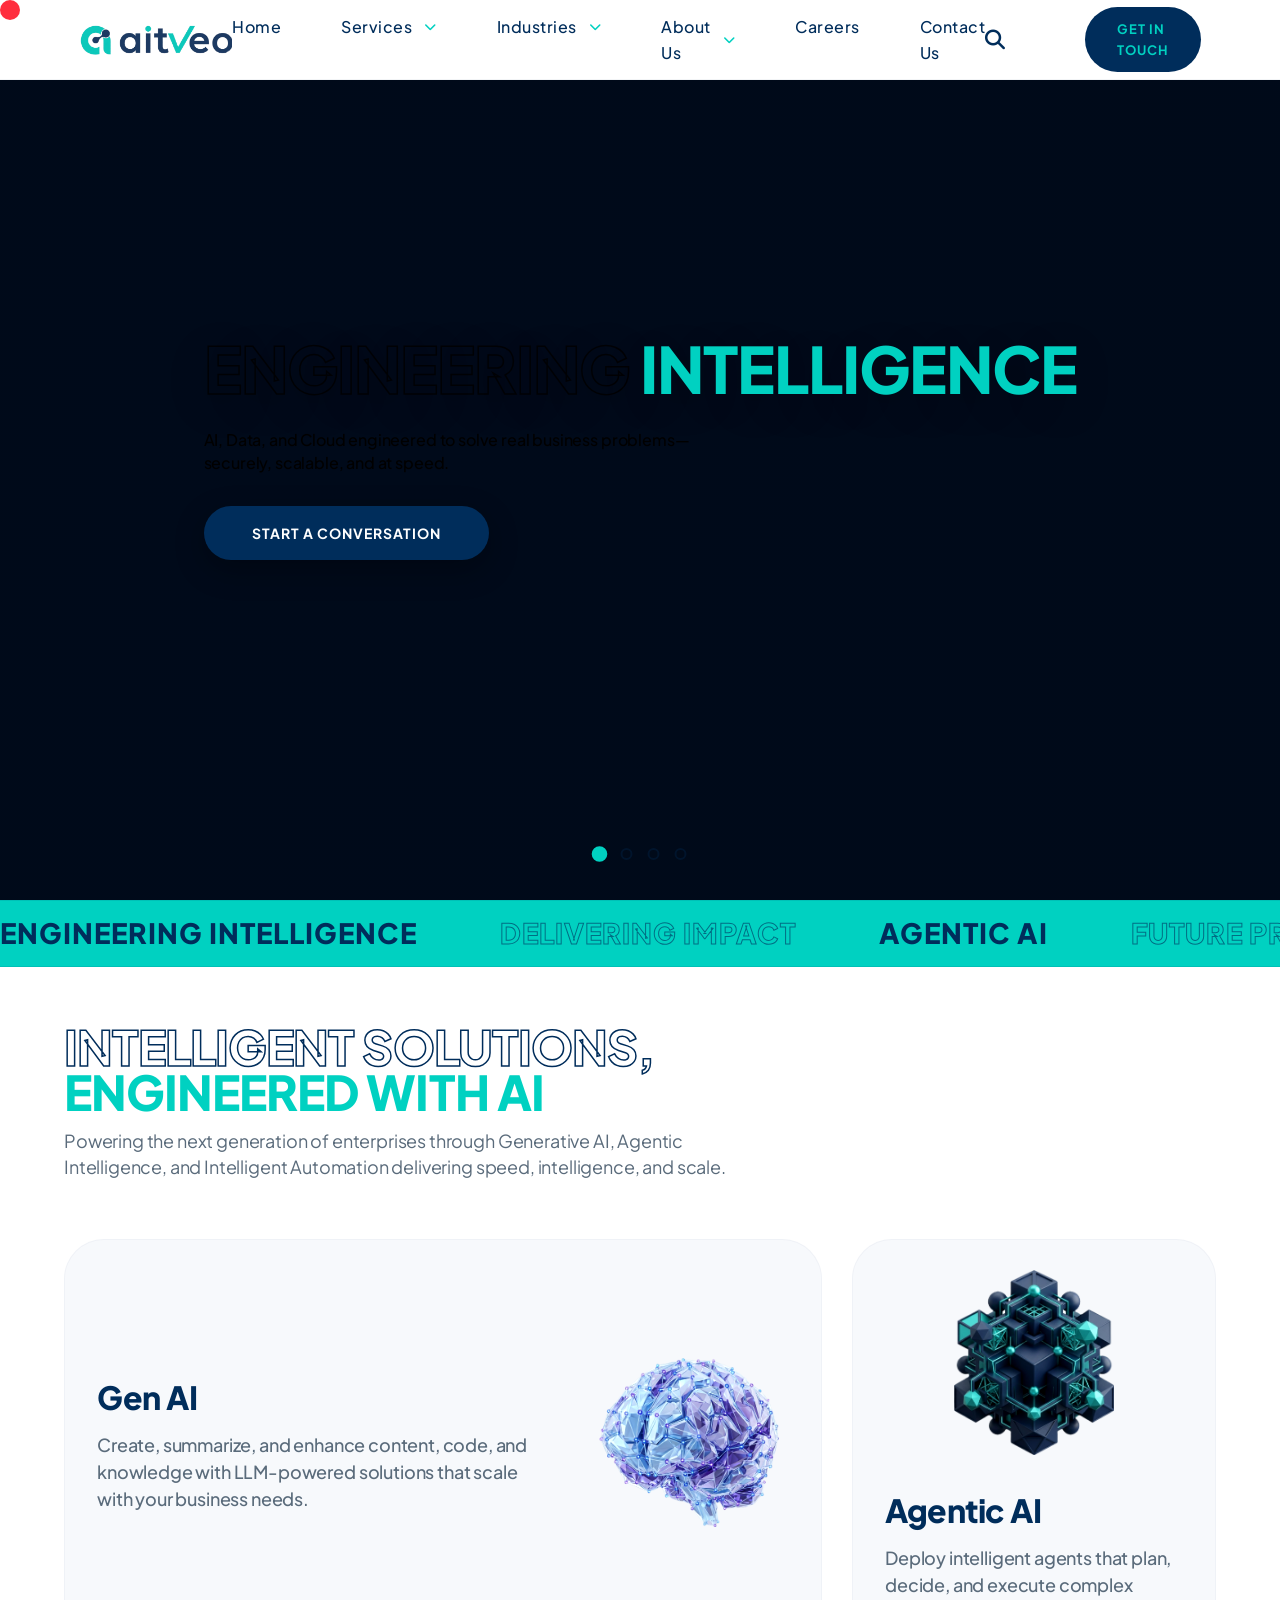
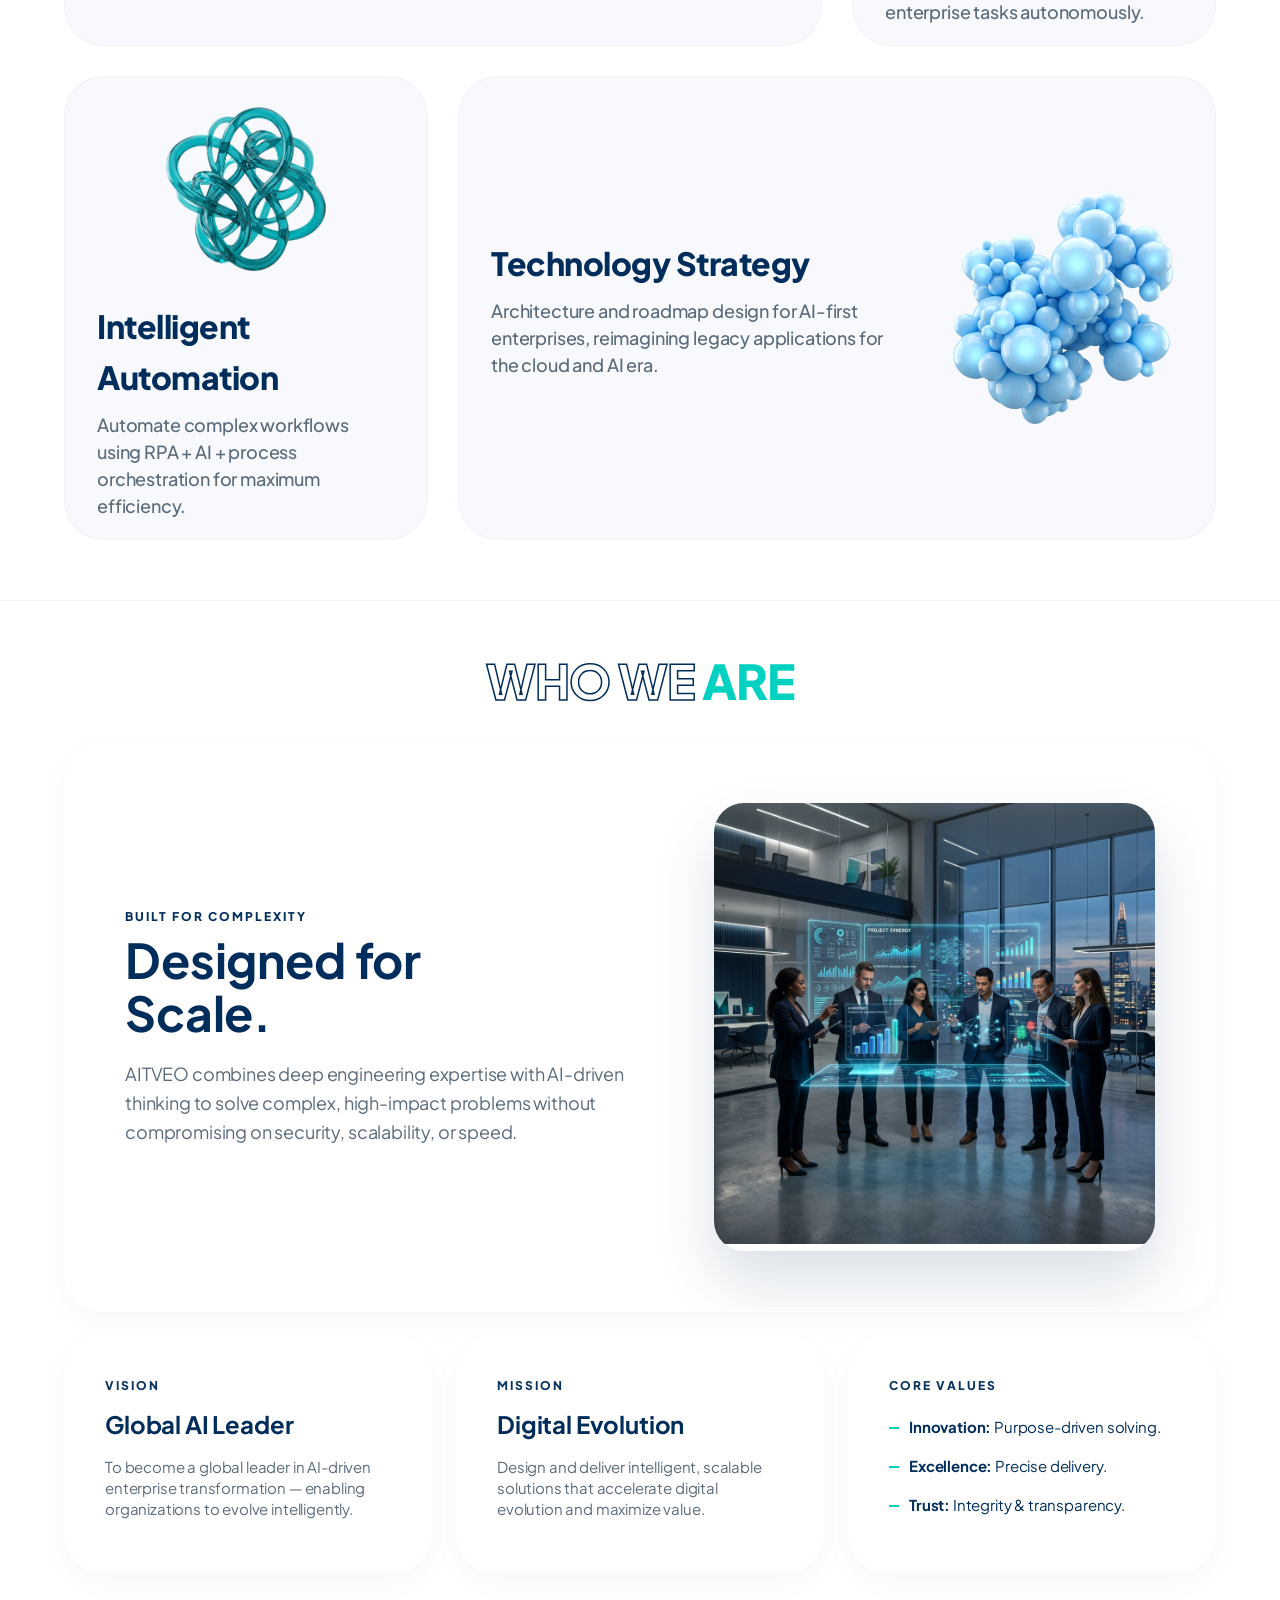
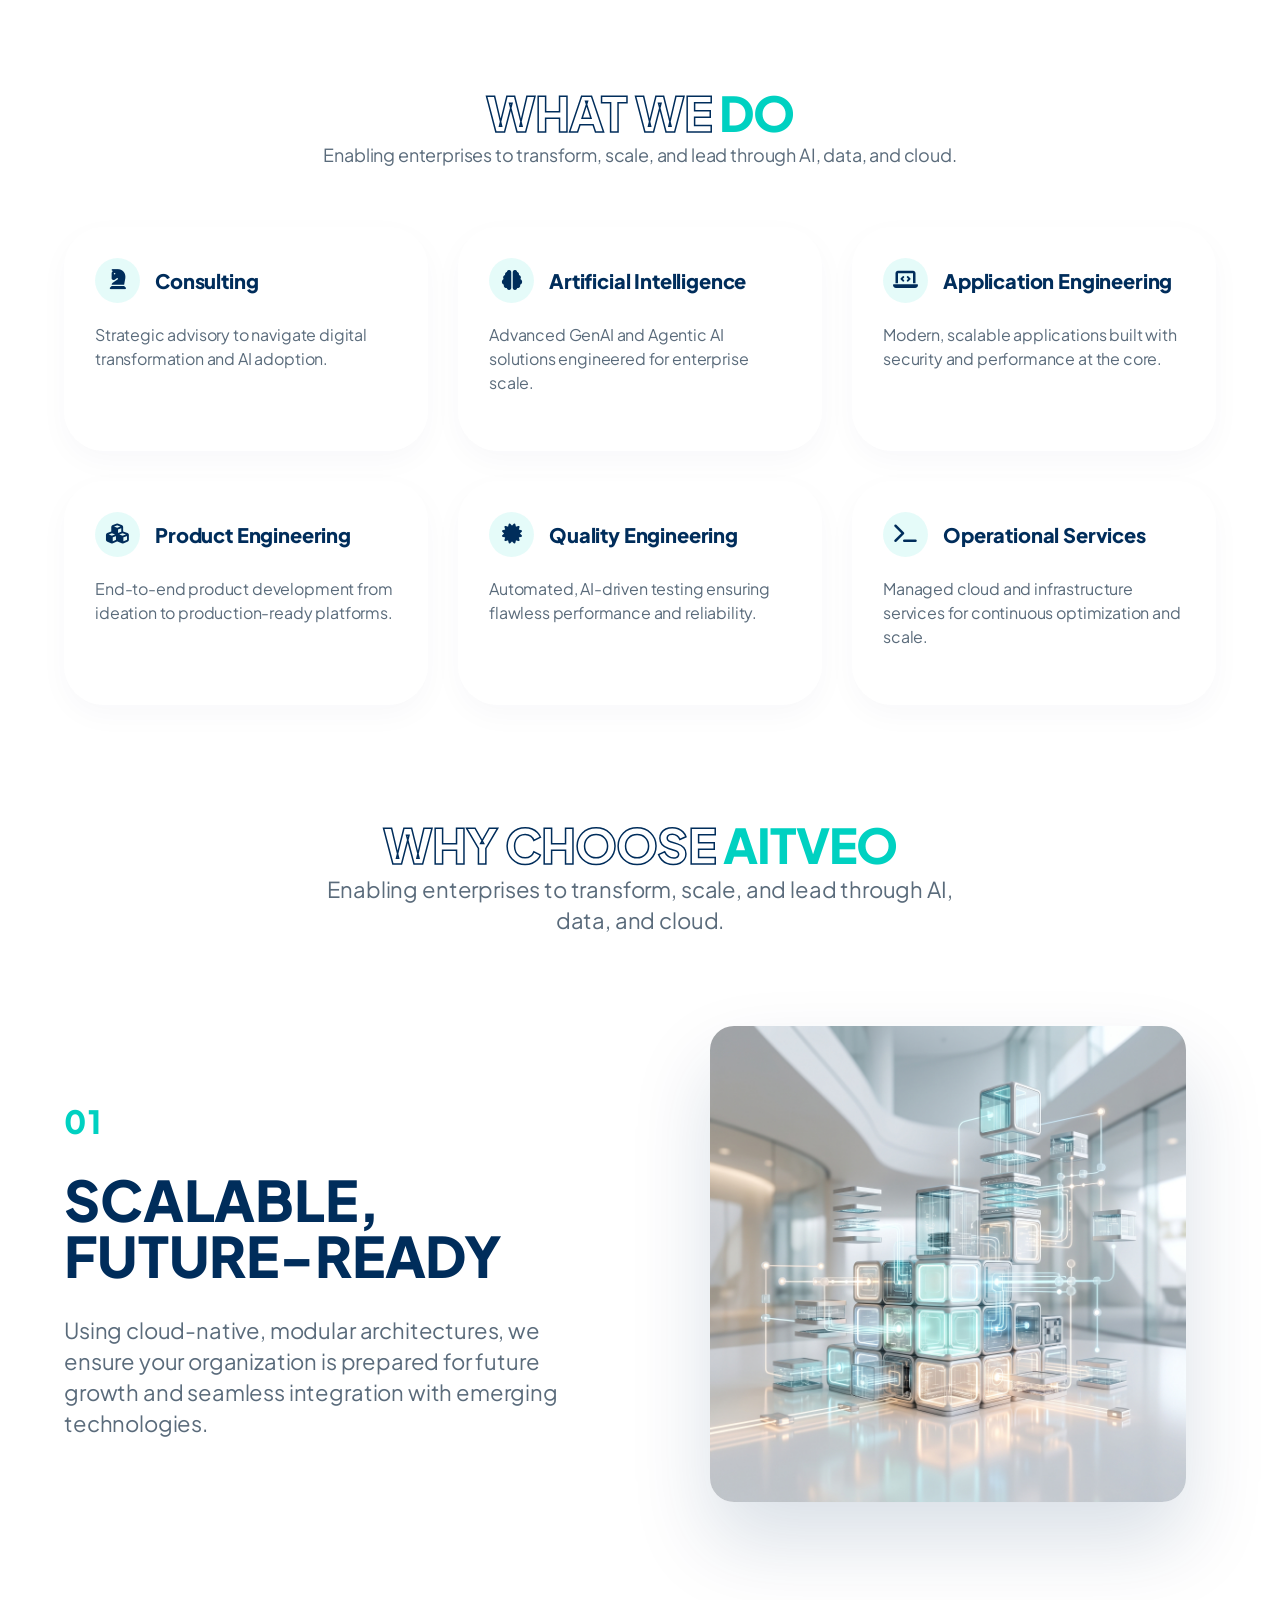
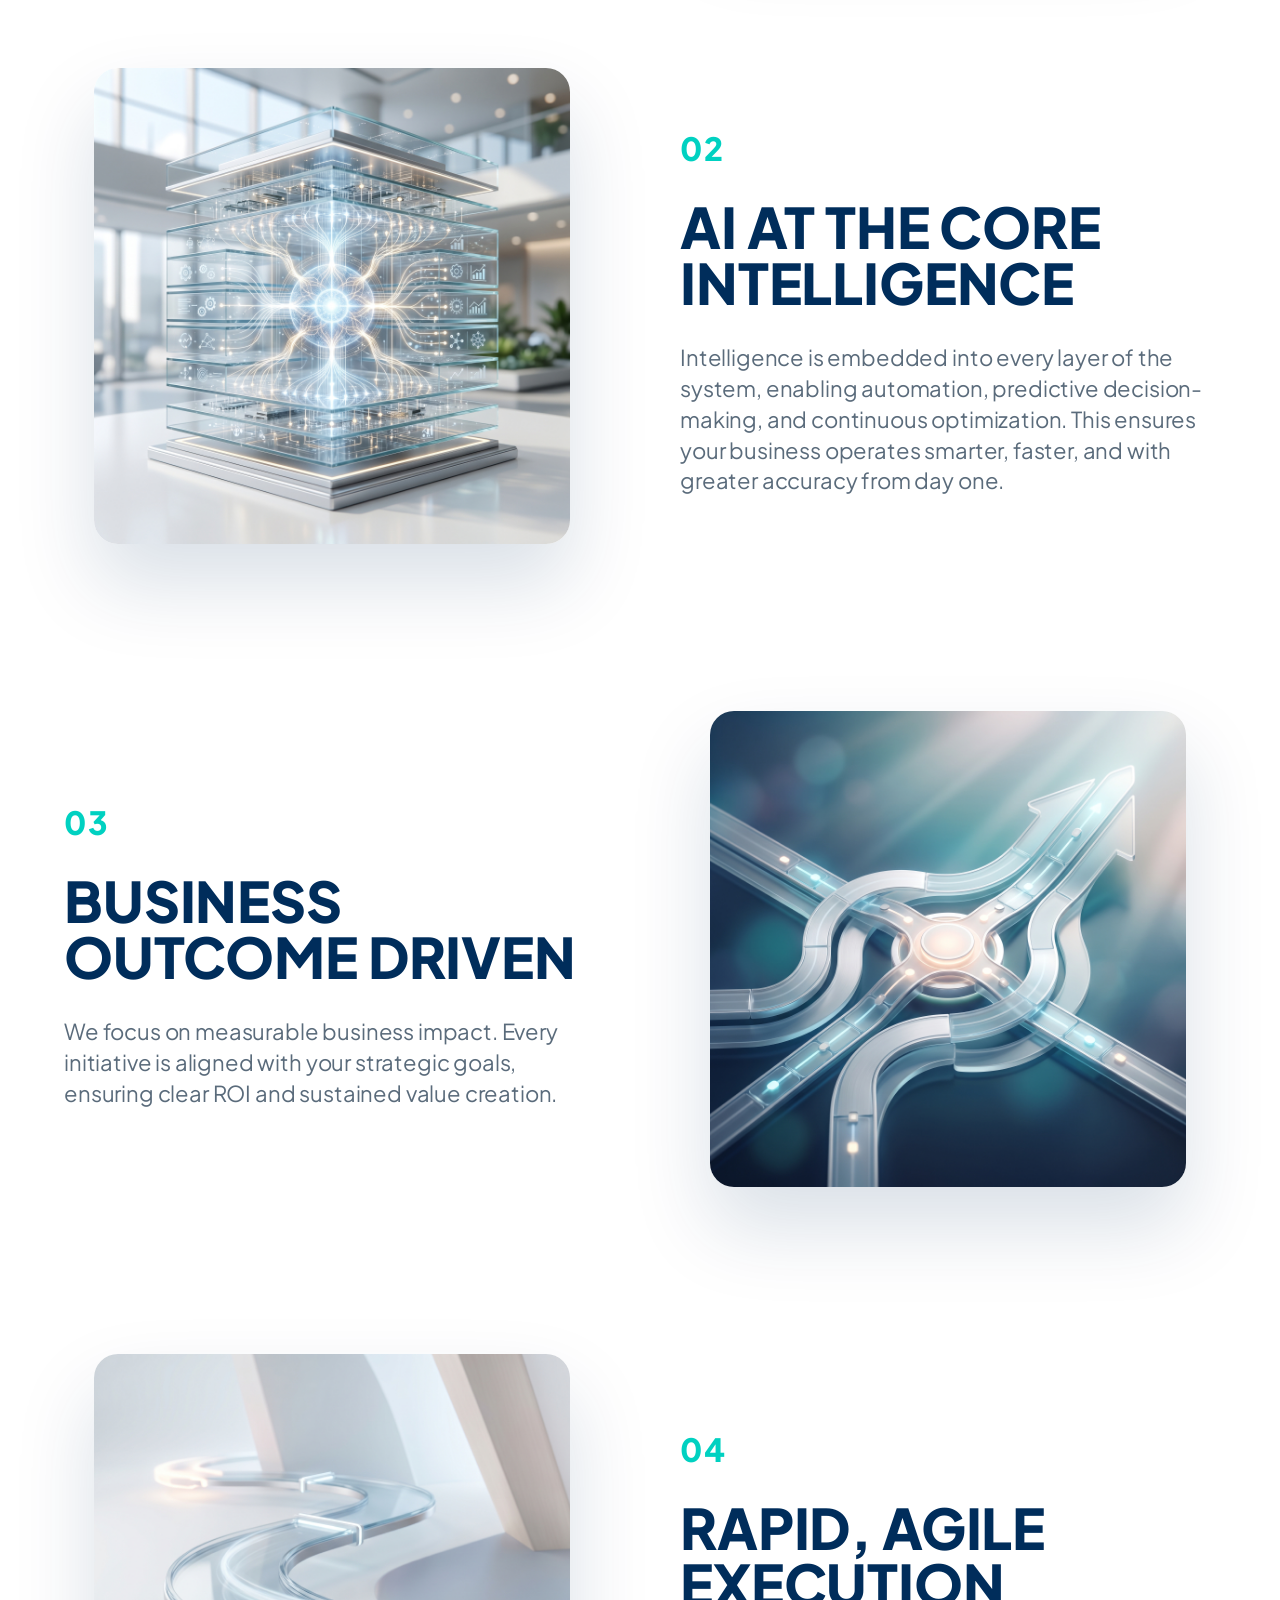
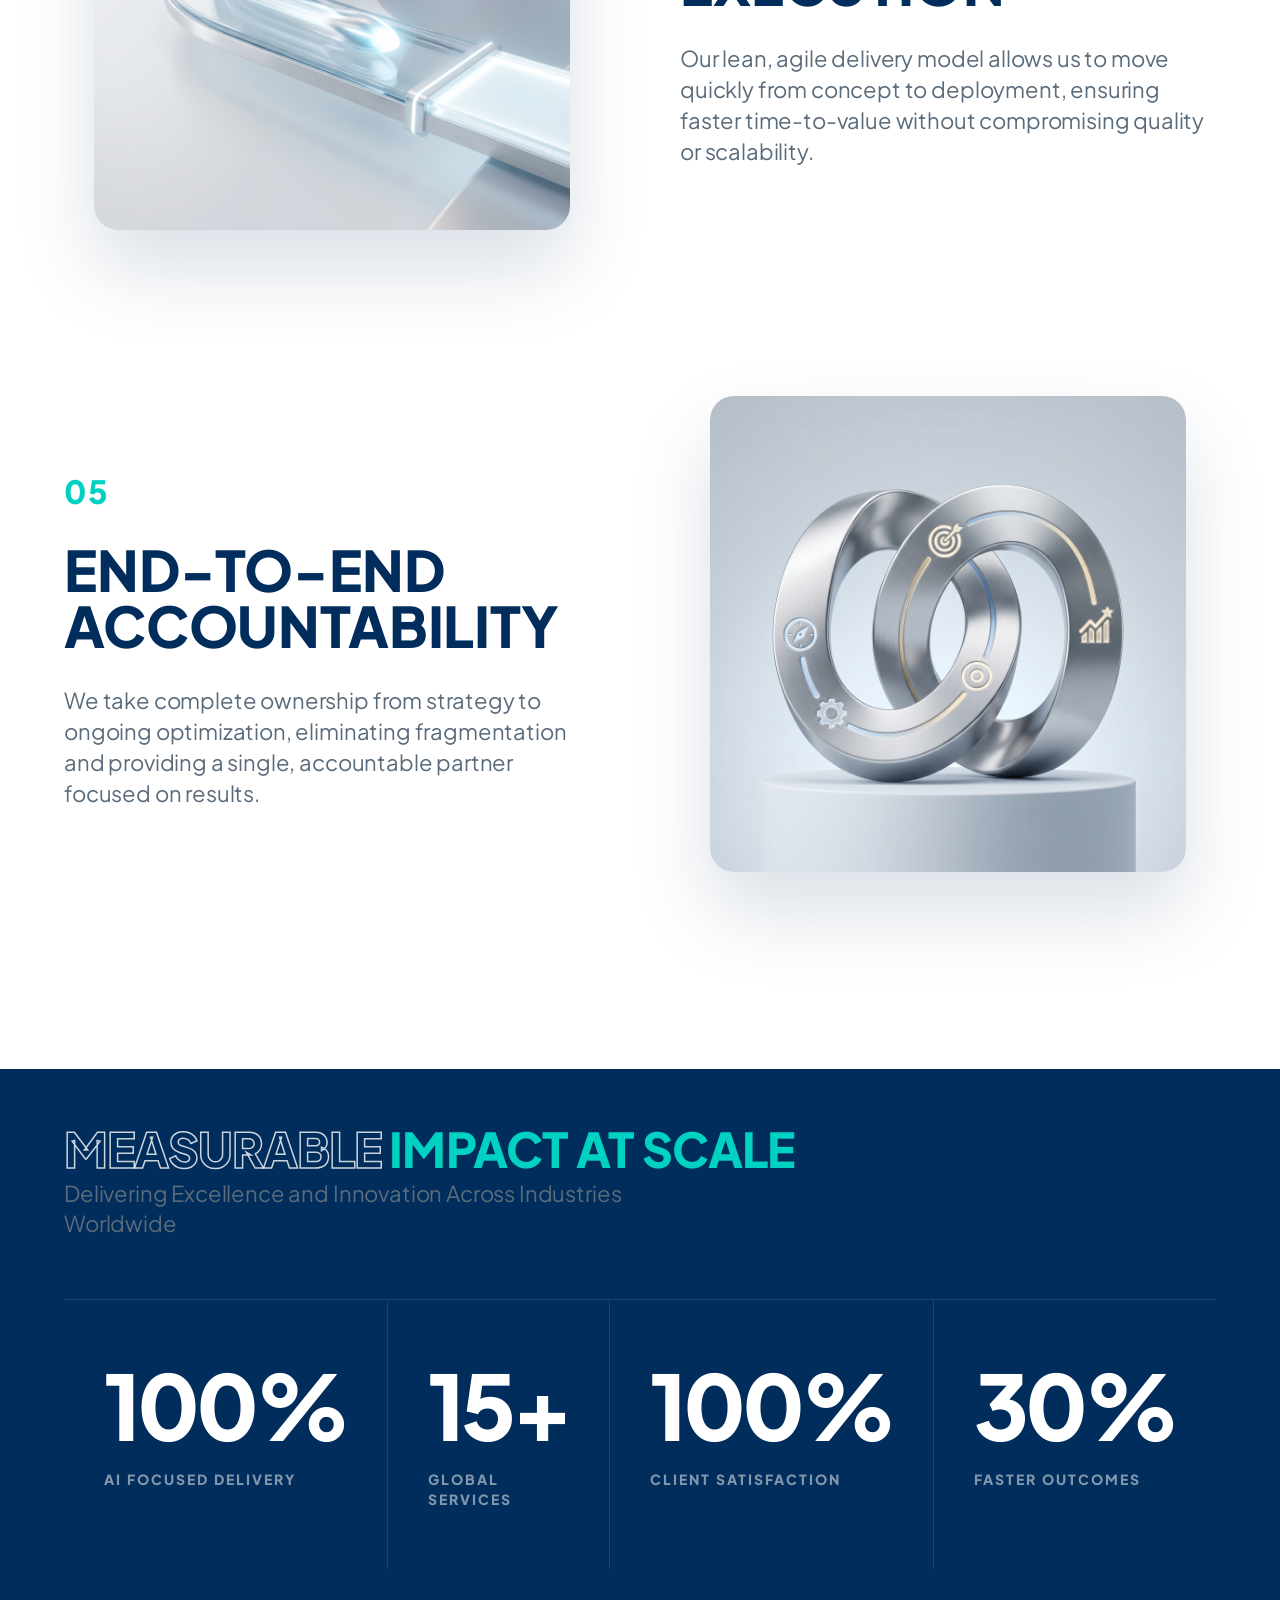
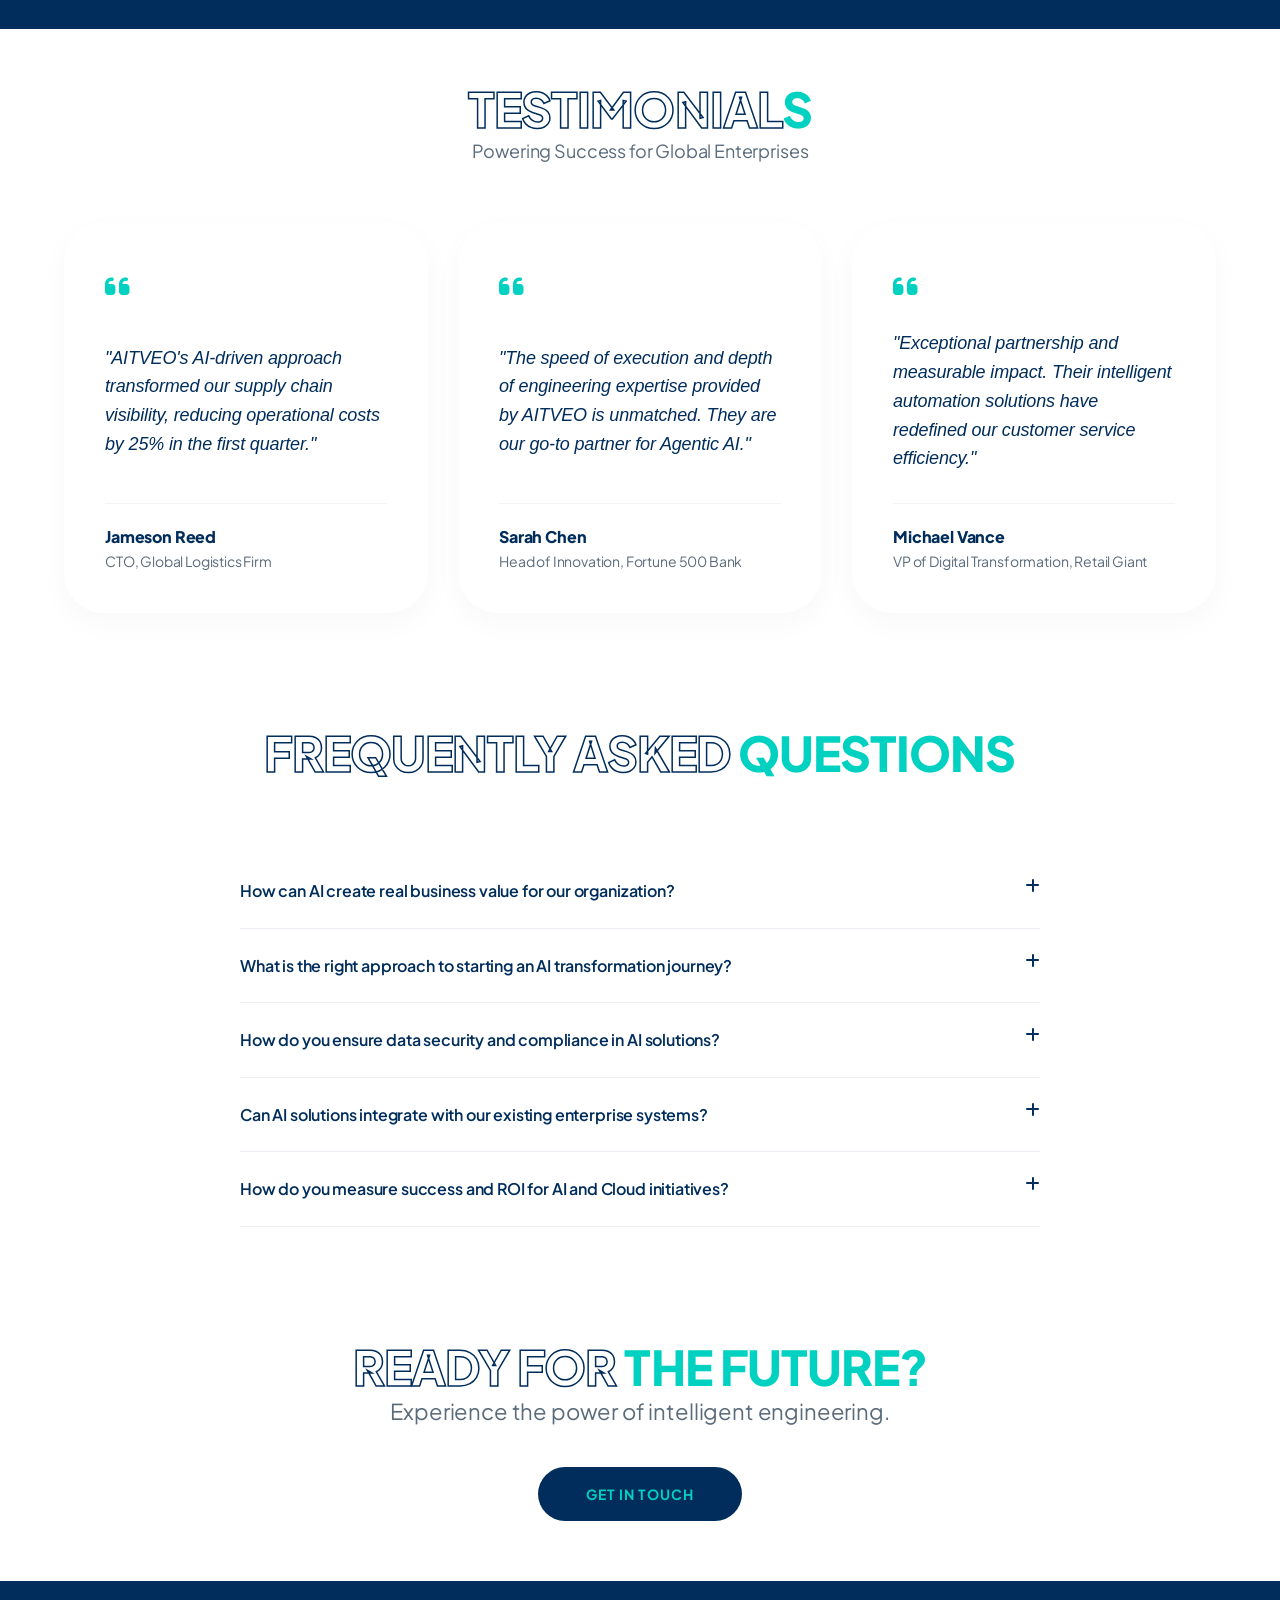
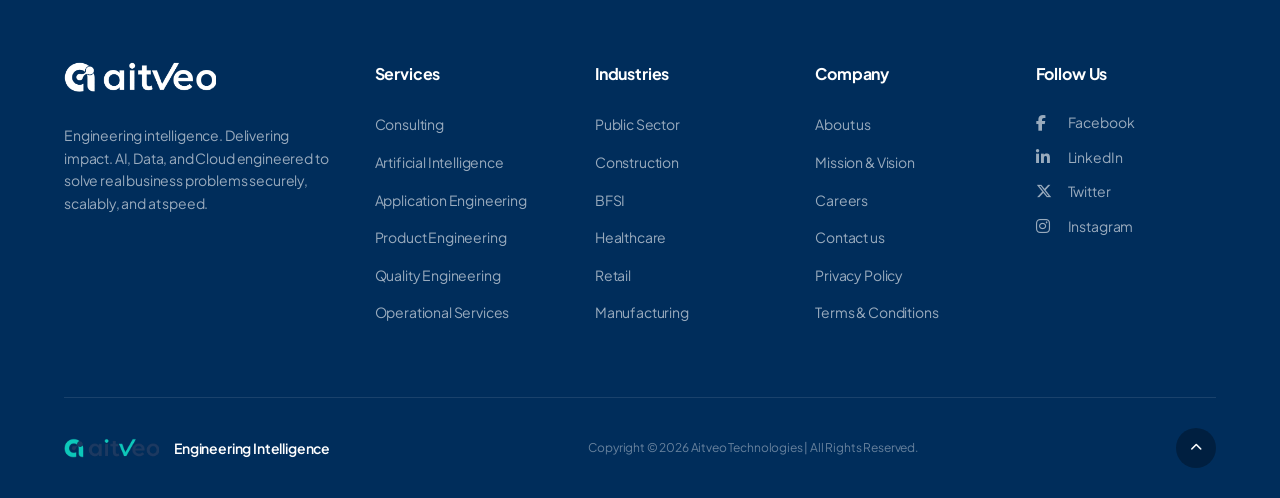
==== commit 5c259122: "Update Why Choose AITVEO section with new assets, fix image corner clipping, and refine Industries m" ====
--- a/index.html
+++ b/index.html
@@ -16,45 +16,144 @@
         <div class="container-full">
             <nav>
                 <div class="logo">
-                    <img src="assets/logo_final.png" alt="AITVEO" class="logo-img">
+                    <img src="assets/1aitveo_logo.png" alt="AITVEO" class="logo-img">
                 </div>
                 <ul class="nav-links">
                     <li><a href="#home">Home</a></li>
                     <li class="has-mega">
                         <a href="#services">Services <i class="fas fa-chevron-down nav-arrow"></i></a>
+                        <div class="mega-dropdown">
+                            <div class="mega-content">
+                                <div class="mega-col">
+                                    <a href="#" class="mega-title">Consulting</a>
+                                    <a href="#" class="mega-title">Artificial Intelligence</a>
+                                    <a href="#" class="mega-title">Application Engineering</a>
+                                </div>
+                                <div class="mega-col">
+                                    <a href="#" class="mega-title">Product Engineering</a>
+                                    <a href="#" class="mega-title">Quality Engineering</a>
+                                    <a href="#" class="mega-title">Operational Services</a>
+                                </div>
+                                <div class="mega-col featured">
+                                    <div class="featured-card">
+                                        <img src="assets/pillars.png" alt="Featured">
+                                    </div>
+                                </div>
+                            </div>
+                        </div>
                     </li>
                     <li class="has-mega">
                         <a href="#industries">Industries <i class="fas fa-chevron-down nav-arrow"></i></a>
+                        <div class="mega-dropdown">
+                            <div class="mega-content">
+                                <div class="mega-col">
+                                    <a href="#" class="mega-title">Public Sector</a>
+                                    <a href="#" class="mega-title">Construction</a>
+                                    <a href="#" class="mega-title">BFSI</a>
+                                </div>
+                                <div class="mega-col">
+                                    <a href="#" class="mega-title">Healthcare</a>
+                                    <a href="#" class="mega-title">Retail</a>
+                                    <a href="#" class="mega-title">Manufacturing</a>
+                                </div>
+                                <div class="mega-col featured">
+                                    <div class="featured-card">
+                                        <img src="assets/hero_light.png" alt="Featured">
+                                    </div>
+                                </div>
+                            </div>
+                        </div>
                     </li>
                     <li class="has-mega">
                         <a href="#about">About Us <i class="fas fa-chevron-down nav-arrow"></i></a>
+                        <div class="mega-dropdown">
+                            <div class="mega-content">
+                                <div class="mega-col">
+                                    <a href="#" class="mega-title">Our Identity</a>
+                                    <ul>
+                                        <li><a href="#about">Who We Are</a></li>
+
+                                        <li><a href="#">Vision & Mission</a></li>
+                                    </ul>
+                                </div>
+                                <div class="mega-col">
+                                    <a href="#" class="mega-title">Our Values</a>
+                                    <ul>
+
+                                        <li><a href="#">Sustainability</a></li>
+                                        <li><a href="#">Social Impact</a></li>
+                                    </ul>
+                                </div>
+                                <div class="mega-col featured">
+                                    <div class="featured-card">
+                                        <img src="assets/who-we-are.png" alt="Featured">
+                                    </div>
+                                </div>
+                            </div>
+                        </div>
                     </li>
                     <li><a href="#careers">Careers</a></li>
                     <li><a href="#contact">Contact Us</a></li>
                 </ul>
                 <div class="header-right">
                     <button class="search-btn"><i class="fas fa-search"></i></button>
-                    <a href="#" class="btn-tesla">
-                        Get In Touch
-                        <span class="btn-accent"></span>
-                    </a>
+                    <a href="#" class="btn-main">Get In Touch</a>
                 </div>
             </nav>
         </div>
     </header>
 
     <main>
-        <!-- Hero Section - Tesla Style -->
-        <section id="home" class="hero" style="background-image: url('assets/hero_light.png');">
-            <div class="container">
-                <div class="hero-content">
-                    <h1 id="hero-title">Engineering Intelligence.<br>Delivering Impact.</h1>
-                    <p id="hero-subtitle">AI, Data, and Cloud engineered to solve real business problems—securely, scalable, and at speed.</p>
-                    <div class="hero-btns">
-                        <a href="#" class="btn-main">Start a Conversation</a>
-                        <a href="#solutions" class="btn-sec">Learn More</a>
-                    </div>
-                </div>
+        <!-- Horizontal Hero Slider -->
+        <section id="home" class="hero-slider">
+            <div class="slider-wrapper">
+                <!-- Slide 1 -->
+                <div class="hero-slide active" style="background-image: url('assets/hero001.png');">
+                    <div class="container">
+                        <div class="hero-content">
+                            <h1><span class="text-outline">Engineering</span> Intelligence</h1>
+                            <p>AI, Data, and Cloud engineered to solve real business problems—securely, scalable, and at speed.</p>
+                            <a href="#" class="btn-main">Start a Conversation</a>
+                        </div>
+                    </div>
+                </div>
+                <!-- Slide 2 -->
+                <div class="hero-slide" style="background-image: url('assets/hero002.png');">
+                    <div class="container">
+                        <div class="hero-content">
+                            <h1><span class="text-outline">Transforming</span> Enterprises</h1>
+                            <p>Leverage advanced AI, data, and automation to reimagine operations, enhance decisions, and accelerate growth.</p>
+                            <a href="#" class="btn-main">Start a Conversation</a>
+                        </div>
+                    </div>
+                </div>
+                <!-- Slide 3 -->
+                <div class="hero-slide" style="background-image: url('assets/hero003.png');">
+                    <div class="container">
+                        <div class="hero-content">
+                            <h1><span class="text-outline">Engineering</span> the Future</h1>
+                            <p>We combine deep engineering expertise with cutting-edge AI to build scalable, production-ready solutions for modern enterprises.</p>
+                            <a href="#" class="btn-main">Start a Conversation</a>
+                        </div>
+                    </div>
+                </div>
+                <!-- Slide 4 -->
+                <div class="hero-slide" style="background-image: url('assets/hero004.png');">
+                    <div class="container">
+                        <div class="hero-content">
+                            <h1><span class="text-outline">Impact</span> Through AI</h1>
+                            <p>Unlock the full value of your data with AI-driven insights, automation, and intelligent systems built for scale.</p>
+                            <a href="#" class="btn-main">Start a Conversation</a>
+                        </div>
+                    </div>
+                </div>
+            </div>
+            <!-- Slider Navigation -->
+            <div class="slider-indicators">
+                <div class="dot active"></div>
+                <div class="dot"></div>
+                <div class="dot"></div>
+                <div class="dot"></div>
             </div>
         </section>
 
@@ -74,110 +173,177 @@
             </div>
         </div>
 
-        <!-- Intelligent Solutions -->
+        <!-- Intelligent Solutions - Bento Redesign -->
         <section id="solutions" class="section-padding">
             <div class="container">
-                <div style="text-align: left; margin-bottom: 80px;">
-                    <h2 class="text-outline">Intelligent</h2>
-                    <h2>Solutions</h2>
-                    <p>Powering the next generation of enterprises through Generative AI, Agentic Intelligence, and Intelligent Automation — delivering speed, intelligence, and scale.</p>
-                </div>
-                <div class="solutions-grid">
-                    <div class="solution-card">
-                        <div class="solution-icon"><i class="fas fa-brain"></i></div>
-                        <h3>Gen AI</h3>
-                        <p>Create, summarize, and enhance content, code, and knowledge with LLM-powered solutions.</p>
-                    </div>
-                    <div class="solution-card">
-                        <div class="solution-icon"><i class="fas fa-robot"></i></div>
-                        <h3>Agentic AI</h3>
-                        <p>Deploy intelligent agents that plan, decide, and execute tasks autonomously.</p>
-                    </div>
-                    <div class="solution-card">
-                        <div class="solution-icon"><i class="fas fa-cogs"></i></div>
-                        <h3>Intelligent Automation</h3>
-                        <p>Automate complex workflows using RPA + AI + process orchestration.</p>
-                    </div>
-                </div>
-            </div>
-        </section>
-
-        <!-- Who We Are -->
-        <section id="about" class="section-padding" style="background-color: #fafafa;">
-            <div class="container">
-                <div style="text-align: center; margin-bottom: 80px;">
-                    <h2>Who We Are</h2>
-                    <p style="margin: 0 auto;">Built for Complexity. Designed for Scale. Deep engineering expertise with AI-driven thinking.</p>
-                </div>
-                <div class="solutions-grid" style="grid-template-columns: 1fr 1fr; align-items: flex-start; gap: 80px;">
-                    <div class="who-text">
+                <div class="section-header">
+                    <h2 class="text-outline">Intelligent Solutions,</h2>
+                    <h2>Engineered with AI</h2>
+                    <p>Powering the next generation of enterprises through Generative AI, Agentic Intelligence, and Intelligent Automation delivering speed, intelligence, and scale.</p>
+                </div>
+                
+                <div class="bento-grid">
+                    <!-- Card 1: Gen AI (Wide) -->
+                    <div class="bento-card wide gen-ai-card">
+                        <div class="bento-content">
+                            <h3>Gen AI</h3>
+                            <p>Create, summarize, and enhance content, code, and knowledge with LLM-powered solutions that scale with your business needs.</p>
+                        </div>
+                        <div class="bento-visual">
+                            <img src="assets/LS20260501200609.png" alt="Gen AI">
+                        </div>
+                    </div>
+                    
+                    <!-- Card 2: Agentic AI (Tall) -->
+                    <div class="bento-card tall">
+                        <div class="bento-visual">
+                            <img src="assets/cubes.png" alt="Agentic AI">
+                        </div>
+                        <div class="bento-content">
+                            <h3>Agentic AI</h3>
+                            <p>Deploy intelligent agents that plan, decide, and execute complex enterprise tasks autonomously.</p>
+                        </div>
+                    </div>
+                    
+                    <!-- Card 3: Intelligent Automation (Tall) -->
+                    <div class="bento-card tall">
+                        <div class="bento-visual">
+                            <img src="assets/Mesh.png" alt="Automation">
+                        </div>
+                        <div class="bento-content">
+                            <h3>Intelligent Automation</h3>
+                            <p>Automate complex workflows using RPA + AI + process orchestration for maximum efficiency.</p>
+                        </div>
+                    </div>
+                    
+                    <!-- Card 4: Strategy (Wide) -->
+                    <div class="bento-card wide strategy-card">
+                        <div class="bento-content">
+                            <h3>Technology Strategy</h3>
+                            <p>Architecture and roadmap design for AI-first enterprises, reimagining legacy applications for the cloud and AI era.</p>
+                        </div>
+                        <div class="bento-visual">
+                            <img src="assets/bubbles.png" alt="Strategy">
+                        </div>
+                    </div>
+                </div>
+            </div>
+        </section>
+
+        <!-- Who We Are (Bento Layout) -->
+        <section id="about" class="section-padding" style="background-color: var(--bg-light); border-top: 1px solid rgba(0, 45, 91, 0.05);">
+            <div class="container">
+                <div class="section-header" style="text-align: center; margin-bottom: 40px;">
+                    <h2><span class="text-outline">Who We</span> Are</h2>
+                </div>
+
+                <div class="who-bento-grid">
+                    <!-- Main Branding Card -->
+                    <div class="who-card glass main-branding reveal-item">
+                        <div class="who-main-info">
+                            <div class="who-block">
+                                <span class="label">Built for Complexity</span>
+                                <h3 style="font-size: clamp(32px, 4vw, 48px); margin-bottom: 20px; line-height: 1.1;">Designed for<br>Scale.</h3>
+                                <p style="font-size: 18px; line-height: 1.6; color: var(--text-secondary);">AITVEO combines deep engineering expertise with AI-driven thinking to solve complex, high-impact problems without compromising on security, scalability, or speed.</p>
+                            </div>
+                        </div>
+                        <div class="who-main-visual">
+                            <img src="assets/who-we-are.png" alt="Engineering Intelligence">
+                        </div>
+                    </div>
+
+                    <!-- Vision Card -->
+                    <div class="who-card glass reveal-item">
                         <div class="who-block">
                             <span class="label">Vision</span>
-                            <h3>Global Leader in AI Transformation</h3>
-                            <p>To become a global leader in AI-driven enterprise transformation — enabling organizations to evolve intelligently, operate efficiently, and innovate continuously.</p>
-                        </div>
-                        <div class="who-block" style="margin-top: 40px;">
+                            <h3 style="font-size: 24px; margin-top: 10px;">Global AI Leader</h3>
+                            <p style="font-size: 15px; color: var(--text-secondary); margin-top: 10px;">To become a global leader in AI-driven enterprise transformation — enabling organizations to evolve intelligently.</p>
+                        </div>
+                    </div>
+
+                    <!-- Mission Card -->
+                    <div class="who-card glass reveal-item">
+                        <div class="who-block">
                             <span class="label">Mission</span>
-                            <h3>Accelerating Digital Evolution</h3>
-                            <p>Design and deliver intelligent, scalable, measurable technology solutions that accelerate digital evolution and maximize enterprise value.</p>
-                        </div>
-                        <div class="who-block" style="margin-top: 40px;">
+                            <h3 style="font-size: 24px; margin-top: 10px;">Digital Evolution</h3>
+                            <p style="font-size: 15px; color: var(--text-secondary); margin-top: 10px;">Design and deliver intelligent, scalable solutions that accelerate digital evolution and maximize value.</p>
+                        </div>
+                    </div>
+
+                    <!-- Values Card -->
+                    <div class="who-card glass reveal-item">
+                        <div class="who-block">
                             <span class="label">Core Values</span>
-                            <ul class="values-list" style="list-style: none; padding: 0;">
-                                <li><strong>Purpose-Driven Innovation</strong> — Solving high-impact problems.</li>
-                                <li><strong>Execution Excellence</strong> — Precise, accountable delivery.</li>
-                                <li><strong>Trusted Partnership</strong> — Integrity and transparency.</li>
+                            <ul class="values-list-bento" style="margin-top: 20px;">
+                                <li><strong>Innovation:</strong> Purpose-driven solving.</li>
+                                <li><strong>Excellence:</strong> Precise delivery.</li>
+                                <li><strong>Trust:</strong> Integrity & transparency.</li>
                             </ul>
                         </div>
                     </div>
-                    <div class="who-visual">
-                        <img src="assets/who-we-are.png" alt="Team" style="width: 100%; border: 2px solid var(--primary-color);">
-                    </div>
-                </div>
-            </div>
-        </section>
-
-        <!-- What We Do -->
+                </div>
+            </div>
+        </section>
+
+        <!-- What We Do - Glassmorphic Bento -->
         <section id="services" class="section-padding">
             <div class="container">
-                <div style="text-align: center; margin-bottom: 4rem;">
-                    <h2>What We Do</h2>
-                    <p>Enabling enterprises to transform, scale, and lead through AI, data, and cloud.</p>
-                </div>
-                <div class="solutions-grid">
-                    <div class="solution-card">
-                        <div class="solution-icon"><i class="fas fa-lightbulb"></i></div>
-                        <h3>Technology Strategy</h3>
-                        <p>Architecture and roadmap design for AI-first enterprises.</p>
-                        <a href="#" style="color: var(--accent-color); font-weight: 600;">Learn More <i class="fas fa-arrow-right"></i></a>
-                    </div>
-                    <div class="solution-card">
-                        <div class="solution-icon"><i class="fas fa-chart-line"></i></div>
-                        <h3>Data & Analytics</h3>
-                        <p>Modern data platforms and AI-driven insights for better decisions.</p>
-                        <a href="#" style="color: var(--accent-color); font-weight: 600;">Learn More <i class="fas fa-arrow-right"></i></a>
-                    </div>
-                    <div class="solution-card">
-                        <div class="solution-icon"><i class="fas fa-code"></i></div>
-                        <h3>Application Transformation</h3>
-                        <p>Reimagining legacy applications for the cloud and AI era.</p>
-                        <a href="#" style="color: var(--accent-color); font-weight: 600;">Learn More <i class="fas fa-arrow-right"></i></a>
-                    </div>
-                    <div class="solution-card">
-                        <div class="solution-icon"><i class="fas fa-shield-alt"></i></div>
-                        <h3>Cybersecurity</h3>
-                        <p>Secure-by-design AI and cloud infrastructure implementations.</p>
-                        <a href="#" style="color: var(--accent-color); font-weight: 600;">Learn More <i class="fas fa-arrow-right"></i></a>
+                <div class="section-header" style="text-align: center;">
+                    <h2><span class="text-outline">What We</span> Do</h2>
+                    <p style="margin: 0 auto;">Enabling enterprises to transform, scale, and lead through AI, data, and cloud.</p>
+                </div>
+                
+                <div class="service-bento-grid">
+                    <div class="service-card-glass reveal-item">
+                        <div class="service-info">
+                            <h3><span class="bento-icon-shade"><i class="fas fa-chess-knight"></i></span> Consulting</h3>
+                            <p>Strategic advisory to navigate digital transformation and AI adoption.</p>
+                        </div>
+                    </div>
+
+                    <div class="service-card-glass reveal-item">
+                        <div class="service-info">
+                            <h3><span class="bento-icon-shade"><i class="fas fa-brain"></i></span> Artificial Intelligence</h3>
+                            <p>Advanced GenAI and Agentic AI solutions engineered for enterprise scale.</p>
+                        </div>
+                    </div>
+
+                    <div class="service-card-glass reveal-item">
+                        <div class="service-info">
+                            <h3><span class="bento-icon-shade"><i class="fas fa-laptop-code"></i></span> Application Engineering</h3>
+                            <p>Modern, scalable applications built with security and performance at the core.</p>
+                        </div>
+                    </div>
+
+                    <div class="service-card-glass reveal-item">
+                        <div class="service-info">
+                            <h3><span class="bento-icon-shade"><i class="fas fa-cubes"></i></span> Product Engineering</h3>
+                            <p>End-to-end product development from ideation to production-ready platforms.</p>
+                        </div>
+                    </div>
+
+                    <div class="service-card-glass reveal-item">
+                        <div class="service-info">
+                            <h3><span class="bento-icon-shade"><i class="fas fa-certificate"></i></span> Quality Engineering</h3>
+                            <p>Automated, AI-driven testing ensuring flawless performance and reliability.</p>
+                        </div>
+                    </div>
+
+                    <div class="service-card-glass reveal-item">
+                        <div class="service-info">
+                            <h3><span class="bento-icon-shade"><i class="fas fa-terminal"></i></span> Operational Services</h3>
+                            <p>Managed cloud and infrastructure services for continuous optimization and scale.</p>
+                        </div>
                     </div>
                 </div>
             </div>
         </section>
 
         <!-- Why Choose AITVEO -->
-        <section class="section-padding">
-            <div class="container">
-                <div style="text-align: center; margin-bottom: 80px;">
-                    <h2>Why AITVEO</h2>
+        <section id="why-choose" class="section-padding">
+            <div class="container">
+                <div style="text-align: center; margin-bottom: 40px;">
+                    <h2><span class="text-outline">Why Choose</span> AITVEO</h2>
                     <p style="margin: 0 auto;">Enabling enterprises to transform, scale, and lead through AI, data, and cloud.</p>
                 </div>
 
@@ -185,55 +351,55 @@
                     <div class="pillar-item">
                         <div class="pillar-text">
                             <span class="pill-num">01</span>
-                            <h3>AI at the Core</h3>
-                            <p>Intelligence is embedded into every layer of the system, enabling automation, predictive decision-making, and continuous optimization. This ensures your business operates smarter, faster, and with greater accuracy from day one.</p>
+                            <h3>Scalable, Future-Ready</h3>
+                            <p>Using cloud-native, modular architectures, we ensure your organization is prepared for future growth and seamless integration with emerging technologies.</p>
                         </div>
                         <div class="pillar-visual">
-                            <img src="assets/pillars.png" alt="AI">
+                            <img src="assets/Scalable,_Future-Ready.jpeg" alt="Scalable">
                         </div>
                     </div>
 
                     <div class="pillar-item">
                         <div class="pillar-text">
                             <span class="pill-num">02</span>
-                            <h3>Business Outcome Driven</h3>
-                            <p>We focus on measurable business impact. Every initiative is aligned with your strategic goals, ensuring clear ROI and sustained value creation.</p>
+                            <h3>AI at the Core Intelligence</h3>
+                            <p>Intelligence is embedded into every layer of the system, enabling automation, predictive decision-making, and continuous optimization. This ensures your business operates smarter, faster, and with greater accuracy from day one.</p>
                         </div>
                         <div class="pillar-visual">
-                            <img src="assets/hero_light.png" alt="Impact">
+                            <img src="assets/AI_at_the_Core_Intelligence.jpeg" alt="AI">
                         </div>
                     </div>
 
                     <div class="pillar-item">
                         <div class="pillar-text">
                             <span class="pill-num">03</span>
-                            <h3>Rapid, Agile Execution</h3>
-                            <p>Our lean, agile delivery model allows us to move quickly from concept to deployment, ensuring faster time-to-value without compromising quality or scalability.</p>
+                            <h3>Business Outcome Driven</h3>
+                            <p>We focus on measurable business impact. Every initiative is aligned with your strategic goals, ensuring clear ROI and sustained value creation.</p>
                         </div>
                         <div class="pillar-visual">
-                            <img src="assets/pillars.png" alt="Speed">
+                            <img src="assets/Business_Outcome_Driven.jpeg" alt="Impact">
                         </div>
                     </div>
 
                     <div class="pillar-item">
                         <div class="pillar-text">
                             <span class="pill-num">04</span>
-                            <h3>End-to-End Accountability</h3>
-                            <p>We take complete ownership from strategy to ongoing optimization, eliminating fragmentation and providing a single, accountable partner focused on results.</p>
+                            <h3>Rapid, Agile Execution</h3>
+                            <p>Our lean, agile delivery model allows us to move quickly from concept to deployment, ensuring faster time-to-value without compromising quality or scalability.</p>
                         </div>
                         <div class="pillar-visual">
-                            <img src="assets/who-we-are.png" alt="Accountability">
+                            <img src="assets/Rapid,_Agile_Execution.jpeg" alt="Speed">
                         </div>
                     </div>
 
                     <div class="pillar-item">
                         <div class="pillar-text">
                             <span class="pill-num">05</span>
-                            <h3>Scalable, Future-Ready</h3>
-                            <p>Using cloud-native, modular architectures, we ensure your organization is prepared for future growth and seamless integration with emerging technologies.</p>
+                            <h3>End-to-End Accountability</h3>
+                            <p>We take complete ownership from strategy to ongoing optimization, eliminating fragmentation and providing a single, accountable partner focused on results.</p>
                         </div>
                         <div class="pillar-visual">
-                            <img src="assets/hero_light.png" alt="Future">
+                            <img src="assets/End-to-End_Accountability.jpeg" alt="Accountability">
                         </div>
                     </div>
                 </div>
@@ -243,9 +409,8 @@
         <!-- Measurable Impact -->
         <section class="impact section-padding">
             <div class="container">
-                <div style="text-align: left; margin-bottom: 80px;">
-                    <h2 class="text-outline">Measurable</h2>
-                    <h2>Impact at Scale</h2>
+                <div style="text-align: left; margin-bottom: 40px;">
+                    <h2><span class="text-outline">Measurable</span> Impact at Scale</h2>
                     <p>Delivering Excellence and Innovation Across Industries Worldwide</p>
                 </div>
                 
@@ -270,11 +435,54 @@
             </div>
         </section>
 
+        <!-- Testimonials Section -->
+        <section id="testimonials" class="section-padding">
+            <div class="container">
+                <div class="section-header reveal-item" style="text-align: center; margin-bottom: 60px;">
+                    <h2><span class="text-outline">Testimonial</span>s</h2>
+                    <p style="margin: 0 auto;">Powering Success for Global Enterprises</p>
+                </div>
+                
+                <div class="testimonial-grid">
+                    <div class="testimonial-card-glass reveal-item">
+                        <div class="quote-icon"><i class="fas fa-quote-left"></i></div>
+                        <p>"AITVEO's AI-driven approach transformed our supply chain visibility, reducing operational costs by 25% in the first quarter."</p>
+                        <div class="testimonial-footer">
+                            <div class="author-info">
+                                <strong>Jameson Reed</strong>
+                                <span>CTO, Global Logistics Firm</span>
+                            </div>
+                        </div>
+                    </div>
+                    <div class="testimonial-card-glass reveal-item">
+                        <div class="quote-icon"><i class="fas fa-quote-left"></i></div>
+                        <p>"The speed of execution and depth of engineering expertise provided by AITVEO is unmatched. They are our go-to partner for Agentic AI."</p>
+                        <div class="testimonial-footer">
+                            <div class="author-info">
+                                <strong>Sarah Chen</strong>
+                                <span>Head of Innovation, Fortune 500 Bank</span>
+                            </div>
+                        </div>
+                    </div>
+                    <div class="testimonial-card-glass reveal-item">
+                        <div class="quote-icon"><i class="fas fa-quote-left"></i></div>
+                        <p>"Exceptional partnership and measurable impact. Their intelligent automation solutions have redefined our customer service efficiency."</p>
+                        <div class="testimonial-footer">
+                            <div class="author-info">
+                                <strong>Michael Vance</strong>
+                                <span>VP of Digital Transformation, Retail Giant</span>
+                            </div>
+                        </div>
+                    </div>
+                </div>
+            </div>
+        </section>
+
         <!-- FAQ -->
         <section id="faq" class="section-padding">
             <div class="container">
                 <div style="text-align: center; margin-bottom: 80px;">
-                    <h2>FAQ</h2>
+                    <h2><span class="text-outline">Frequently Asked</span> Questions</h2>
                 </div>
                 <div class="faq-list">
                     <div class="faq-item">
@@ -327,10 +535,9 @@
         </section>
 
         <!-- CTA Section -->
-        <section class="section-padding" style="background: #ffffff; text-align: center;">
-            <div class="container">
-                <img src="assets/logo_final.png" alt="" style="height: 40px; margin-bottom: 32px; opacity: 0.8;">
-                <h2 style="font-size: 2.8rem;">Ready for the Future?</h2>
+        <section class="section-padding" style="background: var(--bg-light); text-align: center;">
+            <div class="container">
+                <h2><span class="text-outline">Ready for</span> the Future?</h2>
                 <p style="margin: 0 auto 40px;">Experience the power of intelligent engineering.</p>
                 <a href="#" class="btn-main">Get In Touch</a>
             </div>
@@ -340,42 +547,75 @@
     <footer>
         <div class="container">
             <div class="footer-grid">
+                <!-- Branding Column -->
+                <div class="footer-col branding">
+                    <div class="footer-logo">
+                        <img src="assets/1aitveo_logo.png" alt="AITVEO" class="light-logo">
+                    </div>
+                    <p>Engineering intelligence. Delivering impact. AI, Data, and Cloud engineered to solve real business problems securely, scalably, and at speed.</p>
+                </div>
+
+                <!-- Services Column -->
                 <div class="footer-col">
-                    <div class="logo" style="margin-bottom: 24px;">
-                        <img src="assets/logo_final.png" alt="AITVEO" class="logo-img" style="height: 32px;">
-                    </div>
-                    <p style="font-size: 14px;">Engineering intelligence. Delivering impact. AI, Data, and Cloud engineered for scale.</p>
-                </div>
+                    <h4>Services</h4>
+                    <ul>
+                        <li><a href="#">Consulting</a></li>
+                        <li><a href="#">Artificial Intelligence</a></li>
+                        <li><a href="#">Application Engineering</a></li>
+                        <li><a href="#">Product Engineering</a></li>
+                        <li><a href="#">Quality Engineering</a></li>
+                        <li><a href="#">Operational Services</a></li>
+                    </ul>
+                </div>
+
+                <!-- Industries Column -->
                 <div class="footer-col">
-                    <h4>Solutions</h4>
+                    <h4>Industries</h4>
                     <ul>
-                        <li><a href="#">Gen AI</a></li>
-                        <li><a href="#">Agentic AI</a></li>
-                        <li><a href="#">Automation</a></li>
+                        <li><a href="#">Public Sector</a></li>
+                        <li><a href="#">Construction</a></li>
+                        <li><a href="#">BFSI</a></li>
+                        <li><a href="#">Healthcare</a></li>
+                        <li><a href="#">Retail</a></li>
+                        <li><a href="#">Manufacturing</a></li>
                     </ul>
                 </div>
+
+                <!-- Company Column -->
                 <div class="footer-col">
                     <h4>Company</h4>
                     <ul>
-                        <li><a href="#">About Us</a></li>
+                        <li><a href="#">About us</a></li>
+                        <li><a href="#">Mission & Vision</a></li>
                         <li><a href="#">Careers</a></li>
-                        <li><a href="#">Contact</a></li>
+                        <li><a href="#">Contact us</a></li>
+                        <li><a href="#">Privacy Policy</a></li>
+                        <li><a href="#">Terms & Conditions</a></li>
                     </ul>
                 </div>
+
+                <!-- Follow Us Column -->
                 <div class="footer-col">
-                    <h4>Connect</h4>
-                    <ul>
-                        <li><a href="#">LinkedIn</a></li>
-                        <li><a href="#">Twitter</a></li>
+                    <h4>Follow Us</h4>
+                    <ul class="social-list-vertical">
+                        <li><a href="#"><i class="fab fa-facebook-f"></i> Facebook</a></li>
+                        <li><a href="#"><i class="fab fa-linkedin-in"></i> LinkedIn</a></li>
+                        <li><a href="#"><i class="fab fa-x-twitter"></i> Twitter</a></li>
+                        <li><a href="#"><i class="fab fa-instagram"></i> Instagram</a></li>
                     </ul>
                 </div>
             </div>
-            <div style="margin-top: 80px; padding-top: 24px; border-top: 1px solid #eee; font-size: 12px; color: #888; display: flex; justify-content: space-between;">
-                <p>Aitveo &copy; 2026</p>
-                <div style="display: flex; gap: 24px;">
-                    <a href="#" style="color: #888; text-decoration: none;">Privacy</a>
-                    <a href="#" style="color: #888; text-decoration: none;">Terms</a>
-                </div>
+
+            <!-- Footer Bottom -->
+            <div class="footer-bottom">
+                <div class="footer-bottom-left">
+                    <img src="assets/1aitveo_logo.png" alt="" class="light-logo footer-bottom-logo">
+                    <span>Engineering Intelligence</span>
+                </div>
+                <div class="footer-bottom-right">
+                    <p>Copyright © 2026 Aitveo Technologies | All Rights Reserved.</p>
+                </div>
+                <a href="#home" class="back-to-top"><i class="fas fa-chevron-up"></i></a>
             </div>
         </div>
     </footer>
--- a/style.css
+++ b/style.css
@@ -1,18 +1,19 @@
 :root {
-    --primary-color: #050e1a;
-    --accent-color: #00f2ff; /* More vibrant neon cyan */
-    --accent-glow: rgba(0, 242, 255, 0.5);
-    --text-primary: #0a0a0b;
-    --text-secondary: #4b4b4b;
+    --primary-color: #002d5b; /* Navy from logo */
+    --accent-color: #00d1c1;  /* Teal from logo */
+    --accent-glow: rgba(0, 209, 193, 0.3);
+    --text-primary: #002d5b;  /* Navy instead of black */
+    --text-secondary: #5a6b7b;
     --bg-light: #ffffff;
-    --bg-dark: #050e1a;
-    --bg-soft: #f8f9fa;
-    --header-height: 90px;
-    --transition: all 0.6s cubic-bezier(0.23, 1, 0.32, 1);
-    --border-radius: 0; /* Boxy agency style */
-    --shadow-bold: 20px 20px 0px rgba(0, 242, 255, 0.1);
-    --accent-gradient: linear-gradient(135deg, #00f2ff 0%, #0066ff 100%);
-    --dark-gradient: linear-gradient(180deg, #050e1a 0%, #0a1a33 100%);
+    --bg-dark: #002d5b;       /* Navy instead of black */
+    --bg-soft: #f7f9fc;
+    --header-height: 80px;
+    --transition: all 0.5s cubic-bezier(0.4, 0, 0.2, 1);
+    --border-radius: 4px;     /* Clean, professional radius */
+    --shadow-subtle: 0 20px 40px rgba(0, 45, 91, 0.08);
+    --accent-gradient: linear-gradient(135deg, #00d1c1 0%, #002d5b 100%);
+    --dark-gradient: linear-gradient(180deg, #002d5b 0%, #001a35 100%);
+    --glass-bg: rgba(255, 255, 255, 0.9);
 }
 
 * {
@@ -53,9 +54,10 @@
 }
 
 .container-full {
-    max-width: 1400px;
-    margin: 0 auto;
-    padding: 0 40px;
+    width: 100%;
+    max-width: 100%; /* Full width spread */
+    margin: 0;
+    padding: 0 80px; /* Large side margins for breathing room */
 }
 
 /* Header Ref implementation */
@@ -64,14 +66,12 @@
     top: 0;
     left: 0;
     width: 100%;
-    height: 90px;
-    background: var(--glass-bg);
-    backdrop-filter: blur(20px);
-    -webkit-backdrop-filter: blur(20px);
+    height: var(--header-height);
+    background: #ffffff; /* Matches logo background */
     z-index: 1000;
     display: flex;
     align-items: center;
-    border-bottom: 1px solid rgba(0,0,0,0.05);
+    border-bottom: 1px solid rgba(0, 45, 91, 0.05);
 }
 
 .scroll-progress {
@@ -89,6 +89,7 @@
     justify-content: space-between;
     align-items: center;
     width: 100%;
+    height: 100%; /* Spans full header height */
 }
 
 .logo {
@@ -98,32 +99,55 @@
 }
 
 .logo-img {
-    height: 48px;
+    height: 32px; /* Further reduced for a minimalist look */
     width: auto;
 }
 
 .nav-links {
     display: flex;
-    gap: 40px;
+    gap: 60px; /* Reduced gap for smaller header scale */
     list-style: none;
+    height: 100%; /* Spans full nav height */
+}
+
+.has-mega {
+    position: relative;
+    display: flex;
+    align-items: center;
+    height: 100%;
 }
 
 .nav-links a {
     text-decoration: none;
-    color: #171a20;
-    font-size: 15px;
+    color: var(--primary-color);
+    font-size: 16px; /* Slightly larger text */
     font-weight: 500;
     transition: var(--transition);
     display: flex;
     align-items: center;
-    gap: 8px;
-    padding: 8px 16px; /* Added spacing */
-    border-radius: 20px;
+    gap: 12px;
+    padding: 12px 0; /* More vertical space */
+    position: relative;
+    letter-spacing: 0.5px;
+}
+
+.nav-links a::after {
+    content: "";
+    position: absolute;
+    bottom: 0;
+    left: 0;
+    width: 0;
+    height: 2px;
+    background: var(--accent-color);
+    transition: var(--transition);
+}
+
+.nav-links a:hover::after {
+    width: 100%;
 }
 
 .nav-links a:hover {
     color: var(--accent-color);
-    background: rgba(0, 210, 223, 0.05); /* Subtle glass hover */
 }
 
 .nav-arrow {
@@ -134,7 +158,7 @@
 .header-right {
     display: flex;
     align-items: center;
-    gap: 40px;
+    gap: 80px; /* Maximum gap for wide placement */
 }
 
 .search-btn {
@@ -142,14 +166,14 @@
     border: none;
     font-size: 20px;
     cursor: pointer;
-    color: #000;
+    color: var(--primary-color);
     display: flex;
     align-items: center;
 }
 
 .btn-tesla {
     position: relative;
-    background: #050e1a;
+    background: var(--primary-color);
     color: #ffffff;
     padding: 16px 48px;
     font-size: 16px;
@@ -159,7 +183,7 @@
     align-items: center;
     transition: var(--transition);
     overflow: hidden;
-    border-radius: 2px;
+    border-radius: var(--border-radius);
 }
 
 .btn-tesla .btn-accent {
@@ -170,17 +194,17 @@
     height: 20px;
     background: var(--accent-color);
     border-top-left-radius: 100%;
-    box-shadow: -2px -2px 10px rgba(0,210,223,0.3); /* 3D glow */
 }
 
 .btn-tesla:hover {
-    background: #1a2b48;
+    background: #003d7a;
     transform: translateY(-2px);
+    box-shadow: 0 10px 20px rgba(0, 45, 91, 0.15);
 }
 
 /* Tesla Style Sections */
 .section-padding {
-    padding: 80px 0; /* Shorter sections */
+    padding: 60px 0; /* Reduced from 80px */
 }
 
 h1 {
@@ -193,17 +217,53 @@
 }
 
 h2 {
-    font-size: clamp(36px, 5vw, 72px);
+    font-size: clamp(32px, 4vw, 48px);
     font-weight: 900;
-    letter-spacing: -0.04em;
-    line-height: 1;
-    margin-bottom: 40px;
+    letter-spacing: -0.02em;
+    line-height: 0.85;
+    margin-bottom: 8px;
     text-transform: uppercase;
+    position: relative;
+    color: var(--accent-color); /* Lighter color for second text */
+}
+
+/* Underline bar removed to prevent glitching */
+
+section[style*="text-align: center"] h2::after,
+section[style*="text-align:center"] h2::after,
+div[style*="text-align: center"] h2::after,
+div[style*="text-align:center"] h2::after,
+.text-center h2::after {
+    left: 50%;
+    transform: translateX(-50%);
 }
 
 .text-outline {
-    -webkit-text-stroke: 1px var(--primary-color);
+    -webkit-text-stroke: 1.5px var(--primary-color); /* Slightly thicker for visibility */
     color: transparent;
+    opacity: 1; /* Fully visible lines */
+    margin-bottom: 4px;
+}
+
+.section-header {
+    margin-bottom: 0; /* Space removed completely */
+}
+
+.section-label {
+    display: block;
+    font-size: 20px; /* Increased as requested */
+    font-weight: 800;
+    text-transform: uppercase;
+    letter-spacing: 4px; /* More impact */
+    color: var(--accent-color);
+    margin-bottom: 24px;
+}
+
+.section-header p {
+    margin-top: 16px;
+    margin-bottom: 0; /* Space removed completely */
+    font-size: 18px;
+    max-width: 700px;
 }
 
 p {
@@ -213,72 +273,337 @@
     line-height: 1.4;
 }
 
-/* Hero Section - Tesla Style */
-.hero {
+/* Vertical Hero Slider */
+.hero-slider {
+    position: relative;
     height: 100vh;
-    display: flex;
-    flex-direction: column;
-    justify-content: center;
-    align-items: center;
-    text-align: center;
+    width: 100%;
+    overflow: hidden;
+    background: #000a1a; /* Navy background to prevent white glitch */
+}
+
+.slider-wrapper {
+    height: 100%;
+    width: 100%;
+    position: relative;
+}
+
+.hero-slide {
+    position: absolute;
+    top: 0;
+    left: 0;
+    width: 100%;
+    height: 100%;
     background-size: cover;
     background-position: center;
+    display: flex;
+    align-items: center;
+    opacity: 0;
+    transition: opacity 1.5s ease-in-out; /* Faster, smoother cross-fade */
+    z-index: 1;
+}
+
+.hero-slide::after {
+    content: "";
+    position: absolute;
+    top: 0;
+    left: 0;
+    width: 100%;
+    height: 100%;
+    background: radial-gradient(circle at 30% 50%, rgba(0, 45, 91, 0) 0%, rgba(0, 10, 25, 0.8) 100%);
+    z-index: 1;
+}
+
+.hero-slide.active {
+    opacity: 1;
+    z-index: 2;
+}
+
+.hero-slide.prev {
+    opacity: 0;
+}
+
+.hero-slide .hero-content {
+    opacity: 0;
+    transform: translateY(40px);
+    transition: transform 0.8s 0.6s ease, opacity 0.8s 0.6s ease;
     position: relative;
-    padding-top: var(--header-height);
-    background-attachment: fixed; /* Parallax-like effect */
-}
-
-.hero-content {
-    animation: fadeInUp 1s ease-out;
-}
-
-.hero h1 {
-    color: #171a20;
-}
-
-.hero p {
-    margin: 0 auto 40px;
+    z-index: 2; /* Above the vignette */
+}
+
+.hero-slide.active .hero-content {
+    opacity: 1;
+    transform: translateY(0);
+}
+
+.hero-slider .container {
+    height: 100%;
+    display: flex;
+    align-items: center;
+}
+
+.hero-content h1 {
+    color: var(--accent-color); /* Restored to original Teal */
+    font-size: clamp(32px, 5vw, 64px);
+    text-shadow: 0 10px 40px rgba(0, 0, 0, 0.2);
+    letter-spacing: -1px;
+}
+
+.hero-content h1 .text-outline {
+    -webkit-text-stroke: 1.5px rgba(0, 0, 0, 0.8); /* Black outline */
+    color: transparent;
+    opacity: 1;
+}
+
+.hero-content p {
+    color: #000000; /* Changed to black for better contrast */
+    font-size: 16px; 
+    max-width: 550px;
+    margin-bottom: 32px;
+    font-weight: 500; /* Slightly bolder for readability */
+}
+
+.slider-indicators {
+    position: absolute;
+    bottom: 40px; /* Bottom center */
+    left: 50%;
+    transform: translateX(-50%);
+    display: flex;
+    flex-direction: row; /* Horizontal dots */
+    gap: 15px;
+    z-index: 10;
+}
+
+.dot {
+    width: 12px;
+    height: 12px;
+    border: 2px solid rgba(0, 45, 91, 0.3);
+    border-radius: 50%;
+    cursor: pointer;
+    transition: var(--transition);
+}
+
+.dot.active {
+    background: var(--accent-color);
+    border-color: var(--accent-color);
+    transform: scale(1.3);
 }
 
 .hero-btns {
     display: flex;
-    justify-content: center;
+    justify-content: flex-start;
     gap: 24px;
 }
 
+.hero-content .btn-main {
+    background: var(--primary-color); /* Dark blue specifically for hero */
+    color: #ffffff;
+    padding: 16px 48px;
+    border-radius: 100px;
+    text-decoration: none;
+    font-weight: 700;
+    font-size: 14px;
+    text-transform: uppercase;
+    letter-spacing: 1px;
+    transition: var(--transition);
+    display: inline-block;
+    box-shadow: 0 10px 30px rgba(0, 0, 0, 0.3);
+}
+
+.hero-content .btn-main:hover {
+    background: var(--accent-color);
+    color: var(--primary-color);
+    transform: translateY(-3px);
+    box-shadow: 0 15px 30px rgba(0, 209, 193, 0.3);
+}
+
 .btn-main {
-    background: linear-gradient(180deg, #3e3e3e 0%, #171a20 100%); /* 3D gradient */
-    color: white;
-    padding: 14px 60px;
+    background: var(--primary-color);
+    color: var(--accent-color);
+    padding: 16px 48px;
+    border-radius: 100px;
+    text-decoration: none;
+    font-weight: 700;
+    font-size: 14px;
+    text-transform: uppercase;
+    letter-spacing: 1px;
+    transition: var(--transition);
+    display: inline-block;
+}
+
+header .btn-main {
+    background: var(--primary-color);
+    color: var(--accent-color);
+    padding: 12px 32px; /* Slightly more compact for header */
+    font-size: 13px;
+}
+
+header .btn-main:hover {
+    background: var(--accent-color);
+    color: var(--primary-color);
+}
+
+.btn-main:hover {
+    background: var(--accent-color);
+    color: var(--primary-color);
+    transform: translateY(-3px);
+    box-shadow: 0 15px 30px rgba(0, 209, 193, 0.3);
+}
+
+.btn-sec {
+    background: rgba(0, 45, 91, 0.05);
+    color: var(--primary-color);
+    padding: 18px 60px;
     border-radius: 100px;
     text-decoration: none;
     font-weight: 600;
     font-size: 14px;
     text-transform: uppercase;
-    box-shadow: 0 4px 15px rgba(0,0,0,0.1);
-    transition: var(--transition);
-}
-
-.btn-main:hover {
-    transform: scale(1.02);
-    box-shadow: 0 8px 25px rgba(0,0,0,0.15);
-}
-
-.btn-sec {
-    background: rgba(0, 0, 0, 0.05);
-    color: #1d1d1f;
-    padding: 14px 60px;
-    border-radius: 100px;
-    text-decoration: none;
-    font-weight: 600;
-    font-size: 14px;
-    text-transform: uppercase;
     transition: var(--transition);
 }
 
 .btn-sec:hover {
-    background: rgba(0, 0, 0, 0.08);
-    transform: scale(1.02);
+    background: rgba(0, 45, 91, 0.1);
+    transform: translateY(-3px);
+}
+
+.cta-logo {
+    height: 40px;
+    margin-bottom: 32px;
+}
+
+/* Bento Grid Style - What Defines Us */
+.bento-grid {
+    display: grid;
+    grid-template-columns: repeat(3, 1fr);
+    gap: 30px;
+    margin-top: 60px;
+}
+
+.bento-card {
+    background: #f7f9fc;
+    border-radius: 40px;
+    padding: 20px 32px; /* Even shorter card */
+    display: flex;
+    flex-direction: column;
+    transition: transform 0.6s cubic-bezier(0.16, 1, 0.3, 1), 
+                box-shadow 0.6s ease, 
+                background 0.6s ease, 
+                border-color 0.6s ease;
+    overflow: hidden;
+    border: 1px solid rgba(0, 45, 91, 0.03);
+}
+
+.bento-card:hover {
+    transform: translateY(-12px) scale(1.01);
+    box-shadow: 0 40px 80px rgba(0, 45, 91, 0.12);
+    background: #ffffff; /* Shift to pure white on hover */
+    border-color: var(--accent-color);
+}
+
+.bento-card:hover .bento-content h3 {
+    color: var(--accent-color);
+}
+
+.bento-card:hover .bento-visual img {
+    transform: scale(1.1); /* Slightly more subtle pop */
+    filter: contrast(110%) brightness(105%) drop-shadow(0 0 20px rgba(0, 209, 193, 0.15));
+    animation-duration: 6s; /* Graceful speed-up (from 20s to 6s) */
+    transition: transform 0.8s cubic-bezier(0.16, 1, 0.3, 1);
+}
+
+.bento-card.wide {
+    grid-column: span 2;
+    flex-direction: row;
+    align-items: center;
+    justify-content: space-between;
+    gap: 40px;
+}
+
+.bento-card.tall {
+    justify-content: flex-start;
+}
+
+.bento-content h3 {
+    font-size: 32px; /* Larger and Thicker */
+    font-weight: 900;
+    margin-bottom: 8px; /* Tighter gap */
+    color: var(--primary-color);
+    letter-spacing: -0.5px;
+}
+
+.bento-content p {
+    font-size: 18px; /* Larger and Thicker */
+    font-weight: 500;
+    color: var(--text-secondary);
+    line-height: 1.5;
+    max-width: 100%;
+}
+
+.bento-visual {
+    flex-shrink: 0;
+    display: flex;
+    align-items: center;
+    justify-content: center;
+    background: transparent; /* Matched with the card background */
+    border-radius: 20px;
+    padding: 10px;
+    perspective: 1000px; /* Required for vertical 3D rotation */
+}
+
+.bento-visual img {
+    width: 100%;
+    max-width: 140px; /* Further reduced from 200px */
+    height: auto;
+    object-fit: contain;
+    mix-blend-mode: multiply;
+    filter: contrast(105%) brightness(102%); /* Cleans up any remaining grey in white background */
+    
+    /* Live animation: Ultra-slow vertical rotation + floating */
+    animation: bentoLive 20s linear infinite;
+    
+    /* Entrance animation: Prep for slide-in using separate translate property */
+    opacity: 0;
+    transition: opacity 1.5s ease-out, translate 1.5s cubic-bezier(0.16, 1, 0.3, 1);
+}
+
+/* Alternate entrance directions */
+.bento-card:nth-child(odd) .bento-visual img {
+    translate: -80px 0; /* From Left */
+}
+
+.bento-card:nth-child(even) .bento-visual img {
+    translate: 80px 0; /* From Right */
+}
+
+.bento-card.is-visible .bento-visual img {
+    opacity: 1;
+    translate: 0 0;
+}
+
+@keyframes bentoLive {
+    from { transform: translateY(0) scale(1); }
+    25% { transform: translateY(-15px) scale(1.02); }
+    50% { transform: translateY(0) scale(1); }
+    75% { transform: translateY(15px) scale(0.98); }
+    to { transform: translateY(0) scale(1); }
+}
+
+.bento-card.tall .bento-visual {
+    margin-bottom: 20px;
+}
+
+.gen-ai-card .bento-visual img {
+    max-width: 180px; /* Reduced from 240px */
+}
+
+.bento-card.tall .bento-visual img {
+    max-width: 160px; /* Reduced from 220px */
+}
+
+.strategy-card .bento-visual img {
+    max-width: 220px; /* Specifically larger for the bubble visual */
+}    /* Adjust slide direction for variety if desired, but keeping consistent for now */
 }
 
 /* Solutions - Bento / Experimental Layout */
@@ -292,29 +617,30 @@
     grid-column: span 4;
     padding: 60px 40px;
     background: var(--bg-light);
-    border: 2px solid var(--primary-color);
+    border: 1px solid rgba(0, 45, 91, 0.08);
     transition: var(--transition);
     position: relative;
     overflow: hidden;
+    border-radius: var(--border-radius);
 }
 
 .solution-card:nth-child(1) { grid-column: span 8; }
 .solution-card:nth-child(4) { grid-column: span 12; display: flex; flex-direction: row; align-items: center; justify-content: space-between; gap: 40px; }
 
 .solution-card:hover {
-    background: var(--primary-color);
-    color: white;
-    transform: translate(-8px, -8px);
-    box-shadow: 12px 12px 0px var(--accent-color);
+    background: var(--bg-light);
+    transform: translateY(-10px);
+    box-shadow: var(--shadow-subtle);
+    border-color: var(--accent-color);
 }
 
 .solution-card:hover p {
-    color: rgba(255,255,255,0.7);
+    color: var(--text-secondary);
 }
 
 .solution-card:hover .solution-icon {
     background: var(--accent-color);
-    color: var(--primary-color);
+    color: white;
 }
 
 .solution-icon {
@@ -332,10 +658,10 @@
 
 .who-block .label {
     font-size: 12px;
-    font-weight: 700;
+    font-weight: 800;
     text-transform: uppercase;
     letter-spacing: 2px;
-    color: var(--accent-color);
+    color: var(--primary-color);
     margin-bottom: 8px;
     display: block;
 }
@@ -365,50 +691,112 @@
     font-size: 16px;
 }
 
-/* Stats Section - Massive Agency Style */
+/* Stats Section - Dark Mode (Logo Theme) */
 .impact {
-    background: var(--bg-dark);
+    background: var(--bg-dark); /* Navy background from logo */
     color: white;
-    padding: 120px 0;
+    padding: 60px 0; /* Reduced from 100px */
     overflow: hidden;
+    position: relative;
 }
 
 .impact h2 {
-    color: white;
+    color: var(--accent-color); /* Teal from logo */
+}
+
+/* Specific outline for dark background */
+.impact .text-outline {
+    -webkit-text-stroke: 1.5px rgba(255, 255, 255, 0.8);
+    color: transparent;
+    opacity: 1;
 }
 
 .stats-grid {
     display: grid;
     grid-template-columns: repeat(4, 1fr);
-    gap: 20px;
+    gap: 0;
+    border-top: 1px solid rgba(255, 255, 255, 0.1);
+    margin-top: 60px;
 }
 
 .stat-item {
-    padding: 40px;
-    border: 1px solid rgba(255,255,255,0.1);
-    transition: var(--transition);
+    padding: 60px 40px;
+    border-right: 1px solid rgba(255, 255, 255, 0.1);
+    transition: all 0.6s cubic-bezier(0.16, 1, 0.3, 1);
+    position: relative;
+}
+
+.stat-item:last-child {
+    border-right: none;
 }
 
 .stat-item:hover {
+    background: rgba(255, 255, 255, 0.03);
+    transform: translateY(-10px);
+}
+
+.stat-item::after {
+    content: "";
+    position: absolute;
+    bottom: 0;
+    left: 0;
+    width: 0;
+    height: 3px;
     background: var(--accent-color);
-    color: var(--primary-color);
-    border-color: var(--accent-color);
+    transition: all 0.4s ease;
+}
+
+.stat-item:hover::after {
+    width: 100%;
 }
 
 .stat-item h3 {
-    font-size: clamp(60px, 8vw, 100px);
+    font-size: clamp(64px, 8vw, 90px);
     font-weight: 900;
     line-height: 1;
     margin-bottom: 20px;
-    letter-spacing: -5px;
+    letter-spacing: -4px;
+    color: white;
+    transition: all 0.4s ease;
+}
+
+.stat-item:hover h3 {
+    color: var(--accent-color);
 }
 
 .stat-item p {
-    font-size: 16px;
+    font-size: 14px;
     text-transform: uppercase;
-    font-weight: 700;
+    font-weight: 800;
     letter-spacing: 2px;
-    color: inherit;
+    color: rgba(255, 255, 255, 0.5);
+    transition: all 0.4s ease;
+}
+
+.stat-item:hover p {
+    color: white;
+}
+
+@media (max-width: 991px) {
+    .stats-grid {
+        grid-template-columns: 1fr 1fr;
+    }
+    .stat-item {
+        border-bottom: 1px solid rgba(255, 255, 255, 0.1);
+    }
+    .stat-item:nth-child(2n) {
+        border-right: none;
+    }
+}
+
+@media (max-width: 480px) {
+    .stats-grid {
+        grid-template-columns: 1fr;
+    }
+    .stat-item {
+        border-right: none;
+        padding: 40px 20px;
+    }
 }
 
 /* Pillars Section - Apple Style */
@@ -422,37 +810,105 @@
     grid-template-columns: 1fr 1fr;
     gap: 80px;
     align-items: center;
-    margin-bottom: 160px;
+    margin-bottom: 100px; /* Reduced from 200px */
+    position: relative;
+}
+
+/* Zigzag logic */
+.pillar-item:nth-child(even) .pillar-text {
+    order: 2;
+}
+
+.pillar-item:nth-child(even) .pillar-visual {
+    order: 1;
+}
+
+/* Shooter Scroll Animations */
+.pillar-text {
+    opacity: 0;
+    transform: translateX(-80px);
+    transition: all 1.2s cubic-bezier(0.16, 1, 0.3, 1);
+    will-change: transform, opacity;
+}
+
+.pillar-visual {
+    position: relative;
+    padding: 30px; /* Increased padding to fully accommodate shadows and rotation */
+    opacity: 0;
+    transform: translateX(80px);
+    transition: all 1.2s cubic-bezier(0.16, 1, 0.3, 1);
+    will-change: transform, opacity;
+}
+
+/* Alternate directions for zigzag */
+.pillar-item:nth-child(even) .pillar-text {
+    transform: translateX(80px);
+}
+
+.pillar-item:nth-child(even) .pillar-visual {
+    transform: translateX(-80px);
+}
+
+/* Animation trigger */
+.pillar-item.is-visible .pillar-text,
+.pillar-item.is-visible .pillar-visual {
+    opacity: 1;
+    transform: translateX(0);
 }
 
 .pillar-text .pill-num {
-    font-size: 14px;
+    font-size: 32px;
+    font-weight: 800;
+    color: var(--accent-color);
+    margin-bottom: 24px;
+    display: block;
+    letter-spacing: 2px;
+}
+
+.pillar-text h3 {
+    font-size: 56px;
     font-weight: 900;
-    background: var(--primary-color);
-    color: white;
-    padding: 4px 12px;
-    margin-bottom: 20px;
-    display: inline-block;
-}
-
-.pillar-text h3 {
-    font-size: 48px;
-    font-weight: 900;
-    margin-bottom: 30px;
+    margin-bottom: 32px;
     text-transform: uppercase;
+    line-height: 1;
 }
 
 .pillar-visual img {
     width: 100%;
-    border: 2px solid var(--primary-color);
-    transition: var(--transition);
-    filter: grayscale(100%);
-}
-
-.pillar-visual img:hover {
-    filter: grayscale(0%);
-    transform: rotate(-2deg) scale(1.05);
-    box-shadow: 20px 20px 0px var(--accent-color);
+    border-radius: 24px;
+    transition: transform 0.8s ease;
+    box-shadow: 0 40px 80px rgba(0, 45, 91, 0.15);
+}
+
+.pillar-visual:hover img {
+    transform: scale(1.05) rotate(1deg);
+}
+
+@media (max-width: 991px) {
+    .pillar-item {
+        grid-template-columns: 1fr;
+        gap: 40px;
+        margin-bottom: 100px;
+        text-align: center;
+    }
+    
+    .pillar-item:nth-child(even) .pillar-text,
+    .pillar-item:nth-child(even) .pillar-visual {
+        order: initial;
+    }
+    
+    .pillar-text, .pillar-visual {
+        transform: translateY(40px) !important;
+    }
+    
+    .pillar-item.is-visible .pillar-text,
+    .pillar-item.is-visible .pillar-visual {
+        transform: translateY(0) !important;
+    }
+    
+    .pillar-text h3 {
+        font-size: 40px;
+    }
 }
 
 /* FAQ Accordion - Clean Tesla style */
@@ -462,7 +918,7 @@
 }
 
 .faq-item {
-    border-bottom: 1px solid #e2e2e2;
+    border-bottom: 1px solid rgba(0, 45, 91, 0.08);
 }
 
 .faq-question {
@@ -474,30 +930,39 @@
 }
 
 .faq-answer {
-    padding-bottom: 24px;
     color: var(--text-secondary);
-    display: none;
-}
-
-/* Footer */
+    max-height: 0;
+    overflow: hidden;
+    transition: all 0.4s cubic-bezier(0.23, 1, 0.32, 1);
+    opacity: 0;
+    padding: 0;
+}
+
+/* Footer Re-style */
 footer {
-    background: #ffffff;
-    padding: 80px 0 40px;
-    border-top: 1px solid #e2e2e2;
+    background: var(--primary-color);
+    color: #ffffff;
+    padding: 80px 0 30px;
 }
 
 .footer-grid {
     display: grid;
-    grid-template-columns: 2fr 1fr 1fr 1fr;
-    gap: 60px;
+    grid-template-columns: 1.5fr 1fr 1fr 1fr 1fr;
+    gap: 40px;
+    margin-bottom: 60px;
+}
+
+.footer-logo img {
+    height: 32px;
+    margin-bottom: 25px;
+    filter: brightness(0) invert(1);
 }
 
 .footer-col h4 {
-    text-transform: uppercase;
-    font-size: 12px;
-    letter-spacing: 1.5px;
-    margin-bottom: 24px;
-    color: #5c5e62;
+    color: #ffffff;
+    font-size: 16px; /* Smaller, bold headers */
+    font-weight: 700;
+    margin-bottom: 25px;
 }
 
 .footer-col ul {
@@ -509,20 +974,117 @@
 }
 
 .footer-col ul li a {
+    color: rgba(255, 255, 255, 0.6); /* Greyer links */
     text-decoration: none;
-    color: var(--text-primary);
     font-size: 14px;
+    transition: var(--transition);
+}
+
+.footer-col ul li a:hover {
+    color: var(--accent-color);
+}
+
+.footer-col.branding p {
+    color: rgba(255, 255, 255, 0.6);
+    font-size: 14px;
+    line-height: 1.6;
+    max-width: 280px;
+}
+
+.social-list-vertical {
+    list-style: none;
+}
+
+.social-list-vertical li {
+    margin-bottom: 12px;
+}
+
+.social-list-vertical li a {
+    display: flex;
+    align-items: center;
+    gap: 12px;
+    color: rgba(255, 255, 255, 0.6);
+    text-decoration: none;
+    font-size: 14px;
+    transition: var(--transition);
+}
+
+.social-list-vertical li a i {
+    font-size: 16px;
+    width: 20px;
+}
+
+.social-list-vertical li a:hover {
+    color: var(--accent-color);
+    transform: translateX(5px);
+}
+
+.footer-bottom {
+    padding-top: 30px;
+    border-top: 1px solid rgba(255, 255, 255, 0.1);
+    display: flex;
+    justify-content: space-between;
+    align-items: center;
+    position: relative;
+}
+
+.footer-bottom-left {
+    display: flex;
+    align-items: center;
+    gap: 15px;
+}
+
+.footer-bottom-logo {
+    height: 20px !important;
+    margin-bottom: 0 !important;
+}
+
+.footer-bottom-left span {
+    font-size: 14px;
+    font-weight: 600;
+    color: #ffffff;
+}
+
+.footer-bottom-right p {
+    font-size: 12px;
+    color: rgba(255, 255, 255, 0.4);
+}
+
+.back-to-top {
+    width: 40px;
+    height: 40px;
+    background: rgba(0, 0, 0, 0.3);
+    color: #ffffff;
+    border-radius: 50%;
+    display: flex;
+    align-items: center;
+    justify-content: center;
+    text-decoration: none;
+    transition: var(--transition);
+    font-size: 12px;
+}
+
+.back-to-top:hover {
+    background: var(--accent-color);
+    color: var(--primary-color);
+    transform: translateY(-5px);
+}
+
+.back-to-top:hover {
+    background: var(--accent-color);
+    color: var(--primary-color);
+    transform: translateY(-5px);
 }
 
 /* Marquee Effect */
 .marquee-container {
-    background: var(--primary-color);
-    color: white;
-    padding: 30px 0;
+    background: var(--accent-color); /* Inverted: Teal background */
+    color: var(--primary-color); /* Inverted: Navy text */
+    padding: 10px 0; /* Very very short */
     overflow: hidden;
     white-space: nowrap;
-    border-top: 2px solid var(--accent-color);
-    border-bottom: 2px solid var(--accent-color);
+    border-top: 1px solid rgba(0, 45, 91, 0.1);
+    border-bottom: 1px solid rgba(0, 45, 91, 0.1);
 }
 
 .marquee-content {
@@ -531,17 +1093,16 @@
 }
 
 .marquee-content span {
-    font-size: 64px;
-    font-weight: 900;
+    font-size: 28px; /* Significantly smaller */
+    font-weight: 800;
     text-transform: uppercase;
-    margin-right: 50px;
-    -webkit-text-stroke: 1px rgba(255,255,255,0.3);
+    margin-right: 80px;
+    letter-spacing: 1px;
+}
+.marquee-content span:nth-child(even) {
+    -webkit-text-stroke: 1px var(--primary-color);
     color: transparent;
-}
-
-.marquee-content span:nth-child(even) {
-    color: white;
-    -webkit-text-stroke: 0;
+    opacity: 0.6;
 }
 
 @keyframes marquee {
@@ -584,20 +1145,156 @@
 }
 
 /* FAQ Enhancements */
-.faq-answer {
-    max-height: 0;
-    overflow: hidden;
-    transition: max-height 0.5s ease-out;
-    display: block; /* Overriding previous display:none */
+.faq-item.active .faq-answer,
+.faq-item:hover .faq-answer {
+    max-height: 300px;
+    opacity: 1;
+    padding-bottom: 30px;
 }
 
 .faq-item.active {
-    background: rgba(0, 242, 255, 0.05);
+    background: rgba(0, 209, 193, 0.05);
     border-left: 4px solid var(--accent-color);
     padding-left: 20px;
 }
 
-/* Responsive Overrides */
+.faq-item:hover {
+    background: rgba(0, 209, 193, 0.02);
+}
+/* Mega Menu Dropdown */
+.mega-dropdown {
+    position: absolute;
+    top: 100%;
+    left: 50%;
+    transform: translateX(-50%) translateY(-5px);
+    background: var(--bg-light);
+    width: max-content; /* Dynamic width based on content */
+    max-width: calc(100vw - 40px);
+    padding: 32px 40px;
+    box-shadow: 0 15px 40px rgba(0, 45, 91, 0.1);
+    border-radius: 0 0 12px 12px;
+    opacity: 0;
+    visibility: hidden;
+    transition: var(--transition);
+    z-index: 999;
+    margin-top: 0;
+    border: 1px solid rgba(0, 45, 91, 0.05);
+    border-top: none;
+}
+
+.has-mega.active .mega-dropdown {
+    opacity: 1;
+    visibility: visible;
+    transform: translateX(-50%) translateY(0);
+}
+
+/* Prevent bleeding to corners - keep in frame */
+.nav-links li:nth-child(2) .mega-dropdown {
+    left: 0;
+    transform: translateY(-5px);
+}
+.nav-links li:nth-child(2).active .mega-dropdown {
+    transform: translateY(0);
+}
+
+.nav-links li:nth-child(4) .mega-dropdown {
+    left: auto;
+    right: 0;
+    transform: translateY(-5px);
+}
+.nav-links li:nth-child(4).active .mega-dropdown {
+    transform: translateY(0);
+}
+
+.mega-content {
+    display: flex; /* Switch to flex for dynamic column width */
+    gap: 50px; /* Generous gap between columns */
+    align-items: flex-start;
+}
+
+.mega-col {
+    display: flex;
+    flex-direction: column;
+}
+
+.mega-dropdown a::after {
+    display: none !important;
+}
+
+.mega-title {
+    font-size: 13px;
+    font-weight: 800;
+    text-transform: uppercase;
+    color: var(--primary-color);
+    letter-spacing: 1px;
+    margin-bottom: 20px;
+    display: block;
+    text-decoration: none;
+    transition: var(--transition);
+}
+
+.mega-title:hover {
+    color: var(--accent-color);
+    transform: translateX(5px);
+}
+
+.mega-col ul {
+    list-style: none;
+    padding: 0;
+}
+
+.mega-col ul li {
+    margin-bottom: 12px;
+}
+
+.mega-col ul li a {
+    color: var(--primary-color) !important;
+    font-size: 15px;
+    font-weight: 500;
+    text-decoration: none;
+    transition: var(--transition);
+    padding: 4px 0 !important;
+    display: inline-flex;
+    align-items: center;
+    gap: 10px;
+}
+
+.mega-col ul li a i {
+    font-size: 14px;
+    color: var(--accent-color);
+    width: 20px;
+}
+
+.mega-col ul li a:hover {
+    color: var(--accent-color) !important;
+    transform: translateX(5px);
+}
+
+.mega-col ul li a::after {
+    display: none; /* Disable the global link underline for menu links */
+}
+
+.mega-col.featured {
+    display: flex;
+    align-items: center;
+    justify-content: center;
+    padding: 0;
+    margin-left: 20px;
+    flex-shrink: 0;
+}
+
+.featured-card img {
+    width: 220px; /* Significantly bigger image */
+    height: 220px;
+    object-fit: cover;
+    border-radius: 12px;
+    box-shadow: var(--shadow-subtle);
+    display: block;
+}
+
+/* Removed legacy featured text styles */
+
+/* Mobile Mega Menu Logic (disabled hover, handle in JS) */
 @media (max-width: 991px) {
     .nav-links { display: none; }
     .solutions-grid { grid-template-columns: 1fr; }
@@ -607,4 +1304,422 @@
     h1 { font-size: 52px; }
     .custom-cursor { display: none; }
     body { cursor: auto; }
-}
+
+    .mega-dropdown {
+        position: static;
+        transform: none !important;
+        min-width: 100%;
+        padding: 20px;
+        box-shadow: none;
+        display: none; /* Controlled by JS click */
+        opacity: 1;
+        visibility: visible;
+        border-radius: 0;
+        border: none;
+    }
+
+    .mega-content {
+        grid-template-columns: 1fr;
+        gap: 24px;
+    }
+
+    .has-mega.active .mega-dropdown {
+        display: block;
+    }
+
+    .nav-links.active {
+        display: flex;
+        flex-direction: column;
+        position: fixed;
+        top: 90px;
+        left: 0;
+        width: 100%;
+        height: calc(100vh - 90px);
+        background: var(--bg-light);
+        padding: 40px;
+        overflow-y: auto;
+    }
+}
+
+/* Bento Responsive logic */
+@media (max-width: 991px) {
+    .bento-grid {
+        grid-template-columns: 1fr;
+    }
+    
+    .bento-card.wide {
+        grid-column: span 1;
+        flex-direction: column;
+        text-align: center;
+    }
+    
+    .bento-card.tall {
+        text-align: center;
+    }
+    
+    .bento-card.wide .bento-visual {
+        order: -1; /* Image on top for mobile */
+        margin-bottom: 30px;
+    }
+}
+
+
+/* Glassmorphic Service Bento */
+.service-bento-grid {
+    display: grid;
+    grid-template-columns: repeat(3, 1fr); /* 3 cards per row */
+    gap: 30px; /* Increased gap for better spacing */
+    margin-top: 60px;
+}
+
+.service-card-glass {
+    background: rgba(255, 255, 255, 0.4);
+    backdrop-filter: blur(20px);
+    -webkit-backdrop-filter: blur(20px);
+    border: 1px solid rgba(255, 255, 255, 0.6);
+    border-radius: 40px;
+    padding: 30px; /* Reduced padding for single-line fit */
+    text-align: left;
+    transition: var(--transition);
+    display: flex;
+    flex-direction: column;
+    gap: 30px;
+    position: relative;
+    overflow: hidden;
+    box-shadow: 0 10px 30px rgba(0, 45, 91, 0.03);
+}
+
+.service-card-glass:hover {
+    transform: translateY(-10px);
+    background: rgba(255, 255, 255, 0.7);
+    box-shadow: 0 30px 60px rgba(0, 45, 91, 0.1);
+    border-color: var(--accent-color);
+}
+
+.service-visual {
+    height: 160px;
+    display: flex;
+    align-items: center;
+    justify-content: center;
+    background: rgba(255, 255, 255, 0.5);
+    border-radius: 30px;
+    transition: var(--transition);
+}
+
+.solution-visual img {
+    max-height: 200px; /* Reduced size */
+    width: auto;
+    filter: drop-shadow(0 20px 40px rgba(0, 45, 91, 0.3));
+    animation: float3d 6s ease-in-out infinite;
+}
+
+.service-card-glass:hover .service-visual {
+    background: white;
+}
+
+.service-info h3 {
+    font-size: 24px;
+    margin-bottom: 15px;
+    color: var(--primary-color);
+}
+
+.service-info p {
+    font-size: 16px;
+    color: var(--text-secondary);
+    margin-bottom: 25px;
+    line-height: 1.5;
+}
+
+.learn-more {
+    text-decoration: none;
+    color: var(--accent-color);
+    font-weight: 700;
+    font-size: 14px;
+    text-transform: uppercase;
+    letter-spacing: 1px;
+    display: flex;
+    align-items: center;
+    gap: 8px;
+    transition: var(--transition);
+}
+
+.learn-more:hover {
+    gap: 15px;
+    color: var(--primary-color);
+}
+
+@keyframes float3d {
+    0%, 100% { transform: translateY(0) rotate(0); }
+    50% { transform: translateY(-15px) rotate(3deg); }
+}
+
+
+/* Bento Icon Shade - Perfectly Centered */
+.bento-icon-shade {
+    width: 45px;
+    height: 45px;
+    min-width: 45px;
+    margin-right: 15px;
+    background: rgba(0, 209, 193, 0.1);
+    display: inline-flex;
+    align-items: center;
+    justify-content: center;
+    border-radius: 50%;
+    transition: var(--transition);
+    animation: bulletFloat 4s ease-in-out infinite;
+}
+
+.bento-icon-shade i {
+    font-size: 20px;
+    color: var(--primary-color);
+    line-height: 1;
+    display: block;
+}
+
+.service-card-glass h3 {
+    display: flex;
+    align-items: center;
+    font-size: 20px;
+    font-weight: 800;
+    margin-bottom: 20px;
+    color: var(--primary-color);
+    white-space: nowrap;
+}
+
+.service-card-glass:hover .bento-icon-shade {
+    background: var(--accent-color);
+    transform: translateY(-5px) scale(1.1);
+    box-shadow: 0 10px 20px var(--accent-glow);
+}
+
+.service-card-glass:hover .bento-icon-shade i {
+    color: white;
+}
+
+@keyframes bulletFloat {
+    0%, 100% { transform: translateY(0); }
+    50% { transform: translateY(-6px); }
+}
+
+
+/* Who We Are Bento Layout */
+.who-bento-grid {
+    display: grid;
+    grid-template-columns: repeat(3, 1fr);
+    gap: 24px;
+    perspective: 2000px; /* Enhanced depth for 3D interactions */
+}
+
+.who-card.glass {
+    background: rgba(255, 255, 255, 0.4);
+    backdrop-filter: blur(20px);
+    -webkit-backdrop-filter: blur(20px);
+    border: 1px solid rgba(255, 255, 255, 0.6);
+    border-radius: 40px;
+    padding: 40px;
+    transition: transform 0.6s cubic-bezier(0.16, 1, 0.3, 1), 
+                box-shadow 0.6s ease, 
+                background 0.6s ease, 
+                border-color 0.6s ease;
+    box-shadow: 0 10px 30px rgba(0, 45, 91, 0.03);
+    position: relative;
+    overflow: hidden;
+    transform-style: preserve-3d;
+    will-change: transform, box-shadow;
+    animation: whoFloat 6s ease-in-out infinite; /* Automatic hovering animation */
+}
+
+.who-card.glass:nth-child(2) { animation-delay: 1s; }
+.who-card.glass:nth-child(3) { animation-delay: 2s; }
+.who-card.glass:nth-child(4) { animation-delay: 1.5s; }
+
+.who-card.glass:hover {
+    transform: translateY(-20px) rotateX(2deg) rotateY(-2deg);
+    background: rgba(255, 255, 255, 0.8);
+    border-color: var(--accent-color);
+    box-shadow: 0 40px 80px rgba(0, 45, 91, 0.12),
+                0 0 20px rgba(0, 209, 193, 0.1);
+    animation-play-state: paused; /* Pause auto-float on hover */
+}
+
+/* Glass Reflection Shimmer */
+.who-card.glass::after {
+    content: "";
+    position: absolute;
+    top: -150%;
+    left: -150%;
+    width: 300%;
+    height: 300%;
+    background: linear-gradient(45deg, 
+                transparent 45%, 
+                rgba(255, 255, 255, 0.1) 48%, 
+                rgba(255, 255, 255, 0.4) 50%, 
+                rgba(255, 255, 255, 0.1) 52%, 
+                transparent 55%);
+    transform: rotate(-45deg);
+    transition: 0.8s;
+    pointer-events: none;
+}
+
+.who-card.glass:hover::after {
+    top: -50%;
+    left: -50%;
+}
+
+@keyframes whoFloat {
+    0%, 100% { transform: translateY(0) rotate(0); }
+    50% { transform: translateY(-15px) rotate(0.5deg); }
+}
+
+.who-card.main-branding {
+    grid-column: span 3;
+    display: flex;
+    align-items: center;
+    gap: 60px;
+    padding: 60px;
+}
+
+.who-main-info {
+    flex: 1.2;
+}
+
+.who-main-visual {
+    flex: 1;
+    border-radius: 30px;
+    overflow: hidden;
+    box-shadow: 0 30px 60px rgba(0, 45, 91, 0.15);
+}
+
+.who-main-visual img {
+    width: 100%;
+    height: 100%;
+    object-fit: cover;
+    transition: var(--transition);
+}
+
+.who-card:hover .who-main-visual img {
+    transform: scale(1.05);
+}
+
+.values-list-bento {
+    list-style: none;
+    padding: 0;
+    margin-top: 15px;
+}
+
+.values-list-bento li {
+    margin-bottom: 15px;
+    padding-left: 20px;
+    position: relative;
+    font-size: 15px;
+    color: var(--text-primary);
+}
+
+.values-list-bento li::before {
+    content: "";
+    position: absolute;
+    left: 0;
+    top: 12px;
+    width: 10px;
+    height: 2px;
+    background: var(--accent-color);
+}
+
+@media (max-width: 991px) {
+ .who-bento-grid {
+ grid-template-columns: 1fr;
+ }
+ 
+ .who-card.main-branding {
+ grid-column: span 1;
+ flex-direction: column;
+ padding: 40px;
+ text-align: center;
+ }
+}
+
+/* Testimonials Section */
+.testimonial-grid {
+    display: grid;
+    grid-template-columns: repeat(3, 1fr);
+    gap: 30px;
+    margin-top: 40px;
+}
+
+.testimonial-card-glass {
+    background: rgba(255, 255, 255, 0.4);
+    backdrop-filter: blur(20px);
+    -webkit-backdrop-filter: blur(20px);
+    border: 1px solid rgba(255, 255, 255, 0.6);
+    border-radius: 40px;
+    padding: 40px;
+    display: flex;
+    flex-direction: column;
+    justify-content: space-between;
+    transition: all 0.6s cubic-bezier(0.23, 1, 0.32, 1);
+    position: relative;
+    overflow: hidden;
+    box-shadow: 0 10px 30px rgba(0, 45, 91, 0.03);
+    animation: whoFloat 10s ease-in-out infinite;
+}
+
+.testimonial-card-glass:nth-child(2) { animation-delay: 1.5s; }
+.testimonial-card-glass:nth-child(3) { animation-delay: 3s; }
+
+.testimonial-card-glass:hover {
+    transform: translateY(-15px) rotateX(2deg) scale(1.02);
+    background: rgba(255, 255, 255, 0.85);
+    border-color: var(--accent-color);
+    box-shadow: 0 40px 80px rgba(0, 45, 91, 0.12);
+    animation-play-state: paused;
+}
+
+.testimonial-card-glass p {
+    font-size: 18px;
+    line-height: 1.6;
+    color: var(--primary-color);
+    margin-bottom: 30px;
+    font-style: italic;
+    font-weight: 500;
+}
+
+.quote-icon {
+    font-size: 28px;
+    color: var(--accent-color);
+    margin-bottom: 20px;
+}
+
+.testimonial-footer {
+    display: flex;
+    align-items: center;
+    gap: 15px;
+    padding-top: 20px;
+    border-top: 1px solid rgba(0, 45, 91, 0.05);
+}
+
+.author-info {
+    display: flex;
+    flex-direction: column;
+}
+
+.author-info strong {
+    font-size: 16px;
+    color: var(--primary-color);
+    font-weight: 800;
+}
+
+.author-info span {
+    font-size: 14px;
+    color: var(--text-secondary);
+}
+
+@media (max-width: 992px) {
+    .testimonial-grid {
+        grid-template-columns: 1fr;
+    }
+    
+    .testimonial-card-glass {
+        padding: 30px;
+        animation: none;
+    }
+}
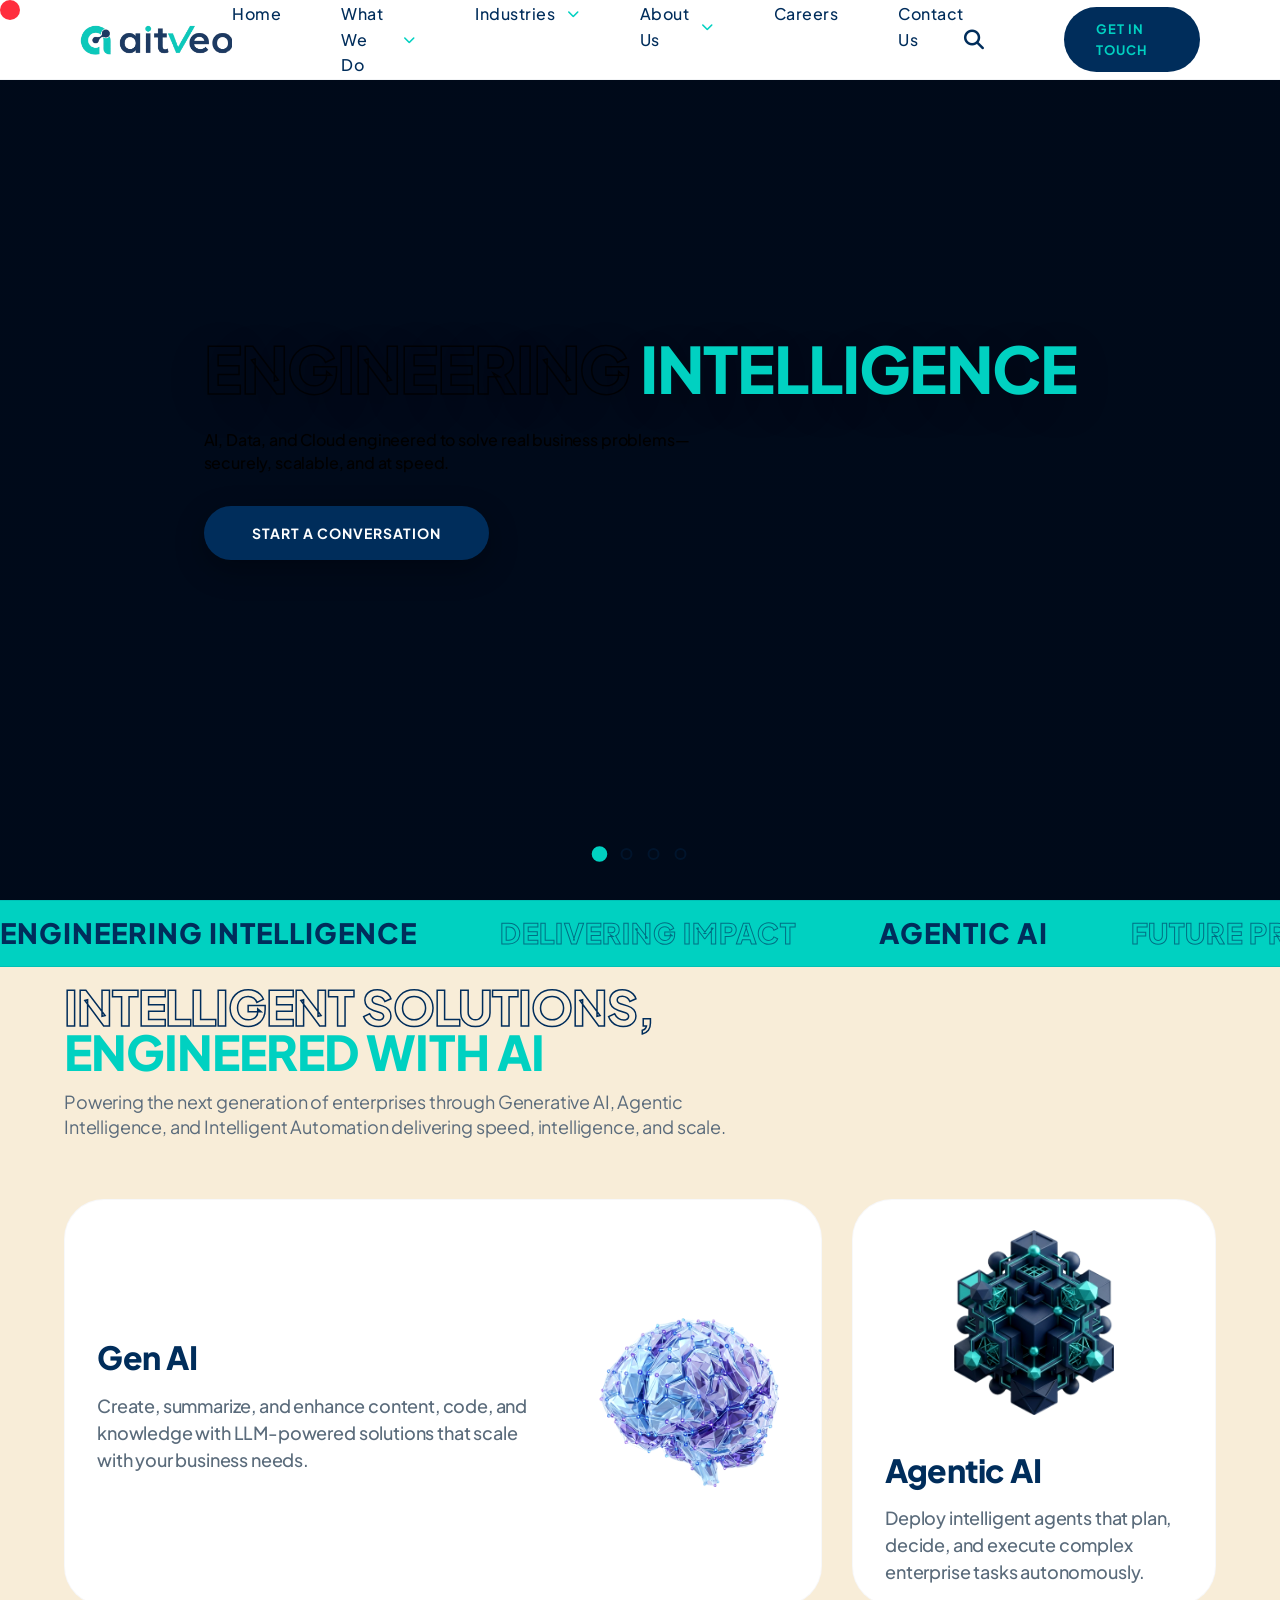
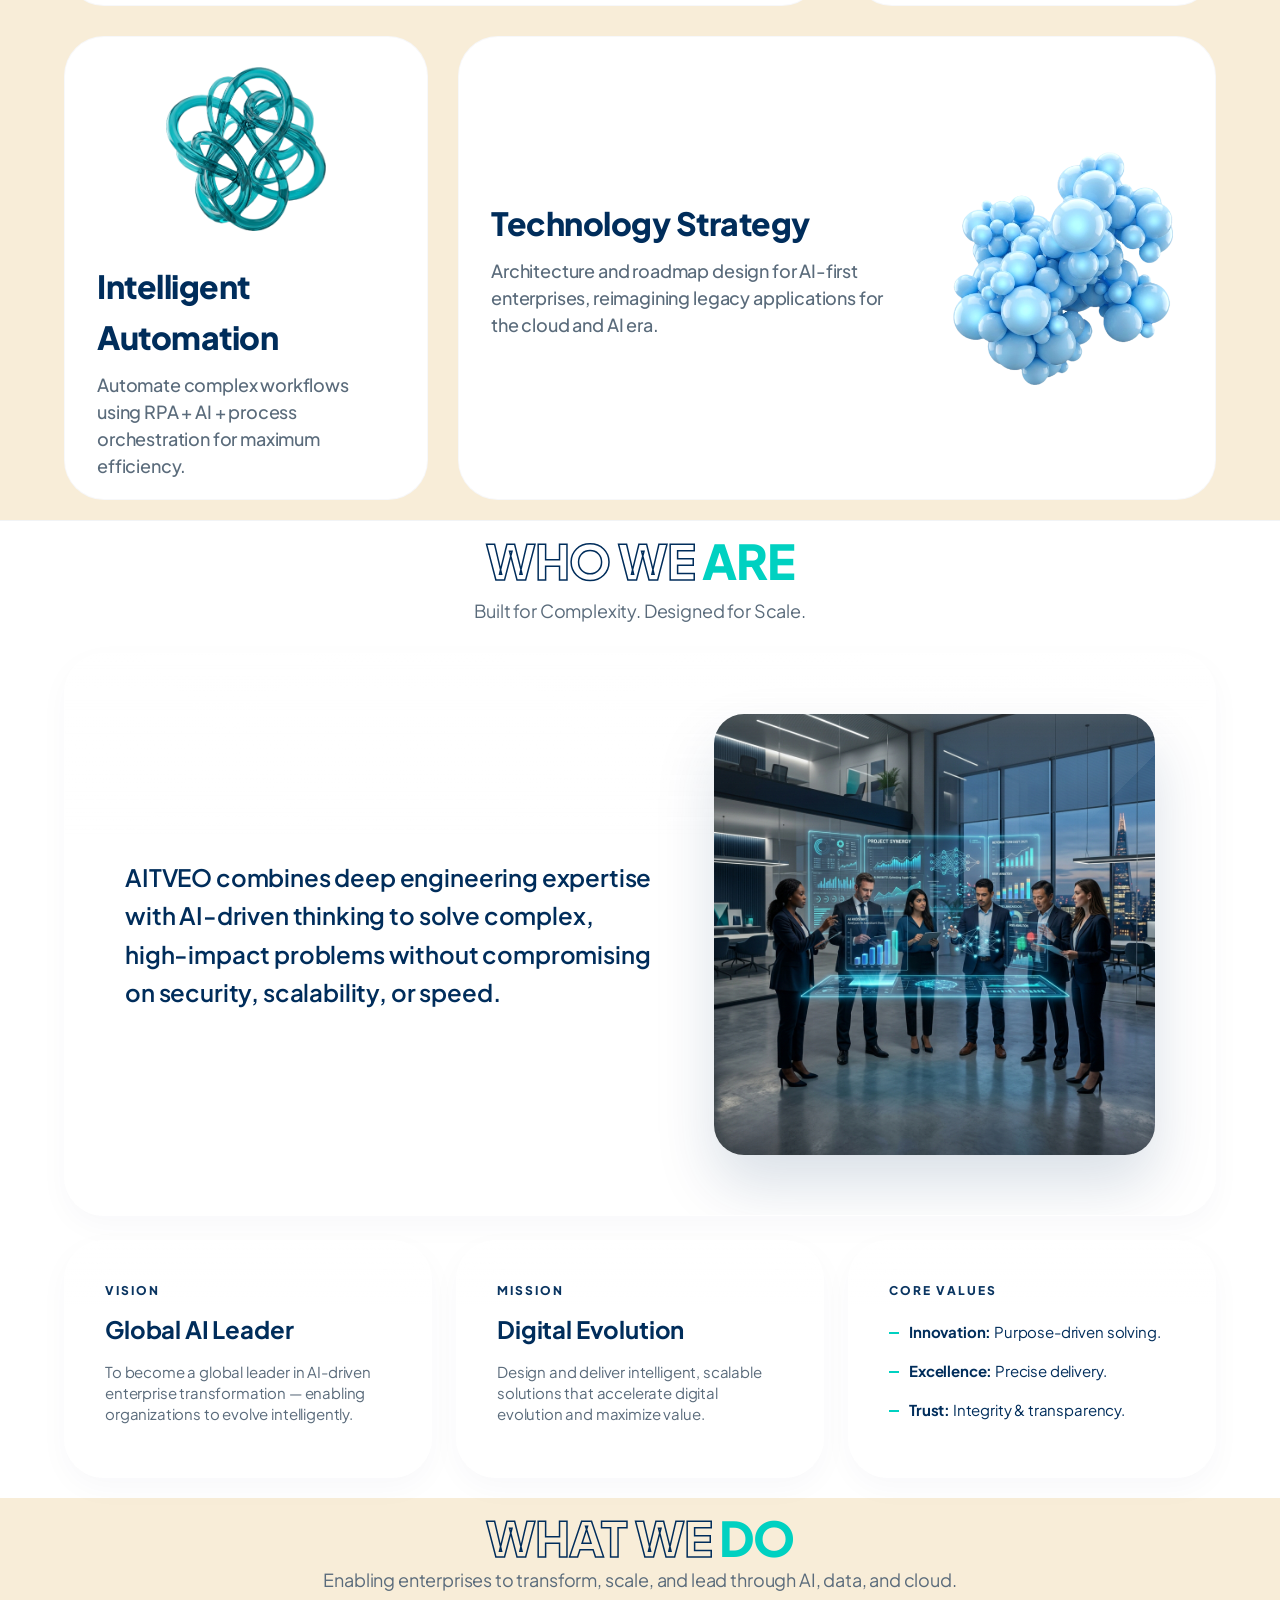
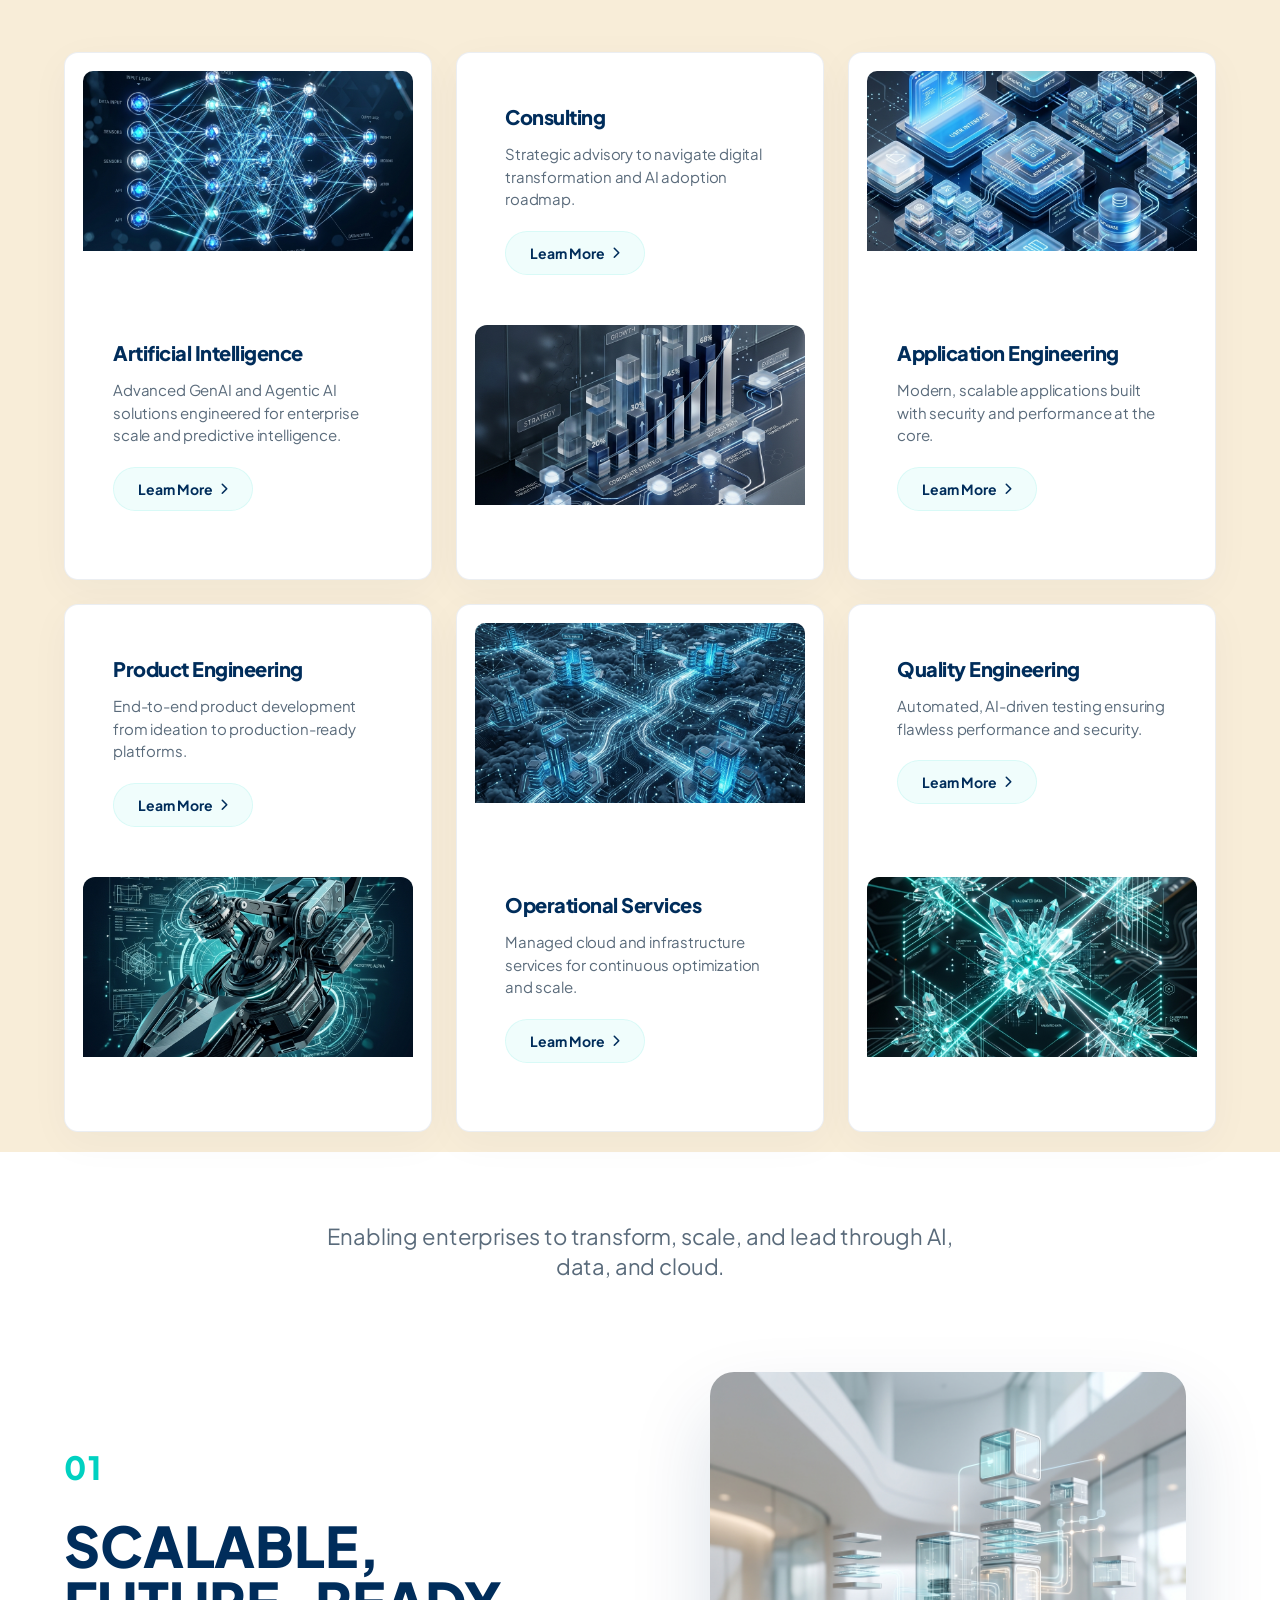
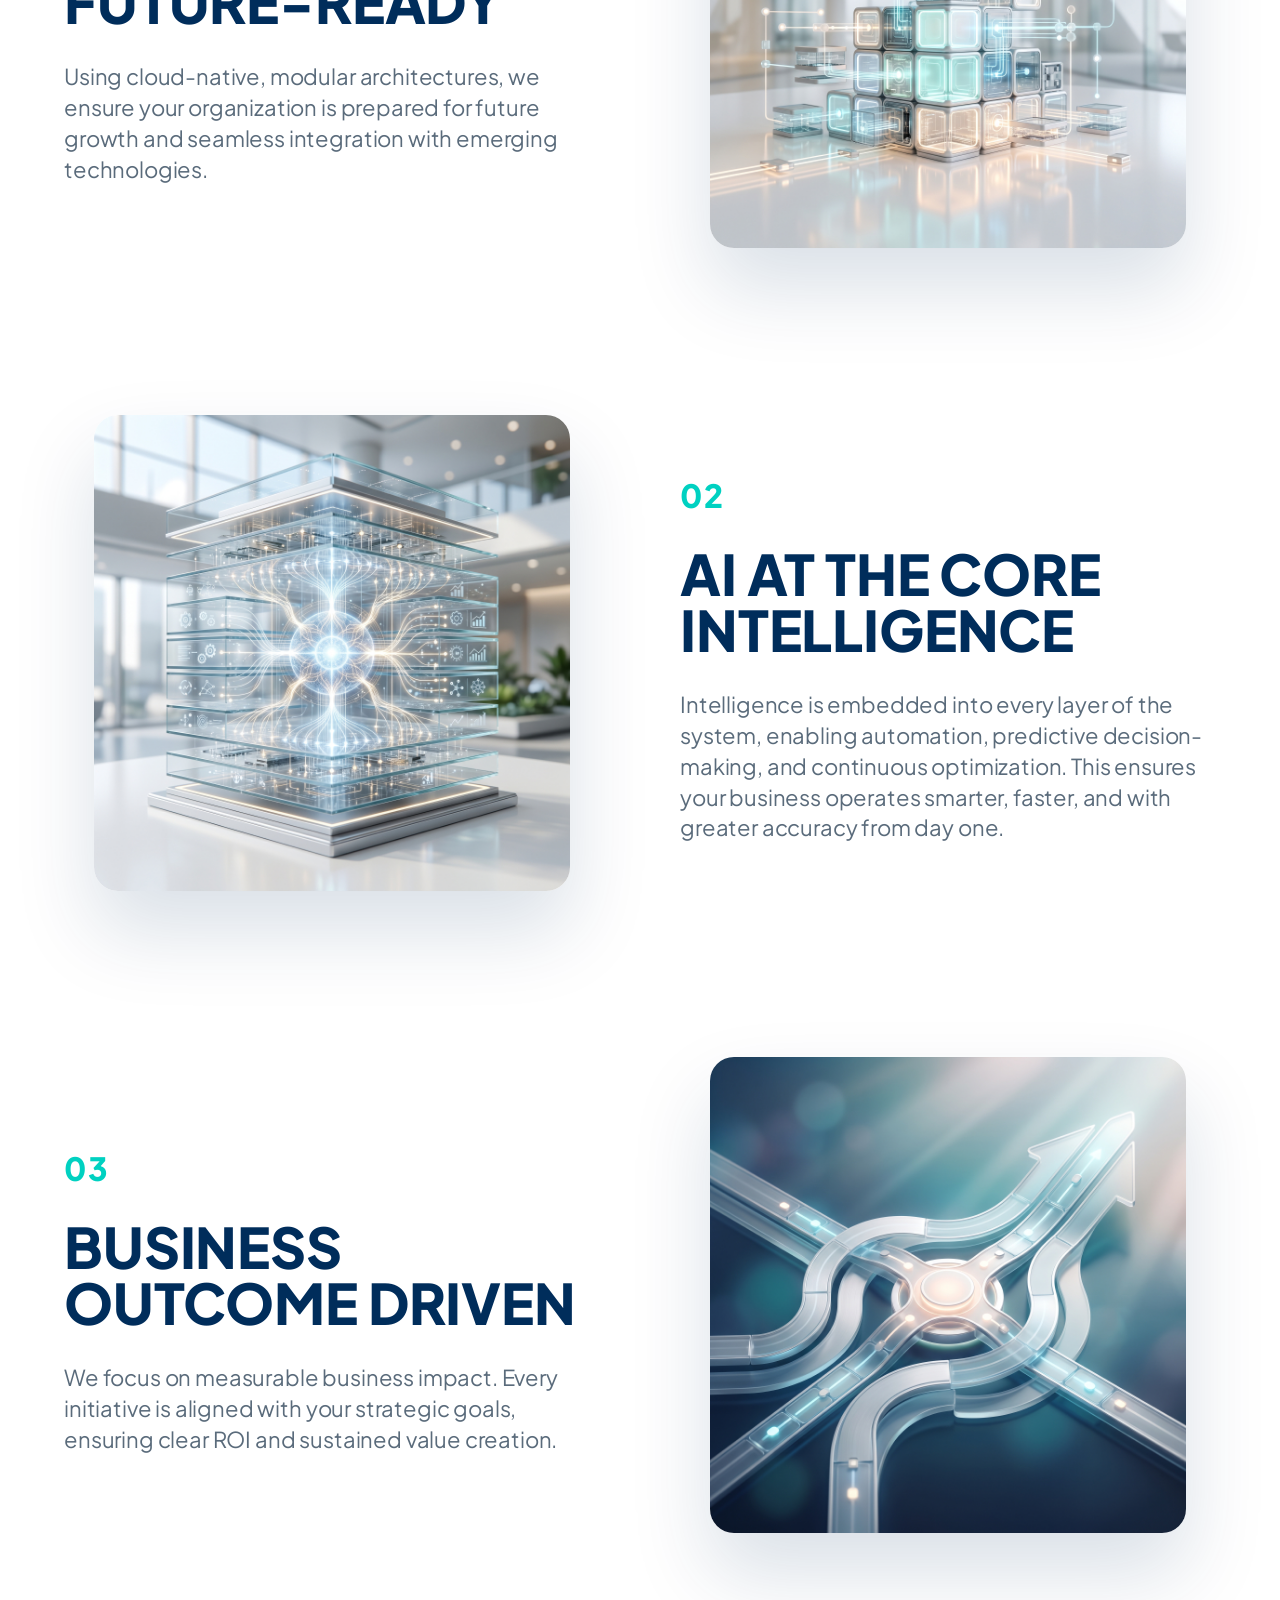
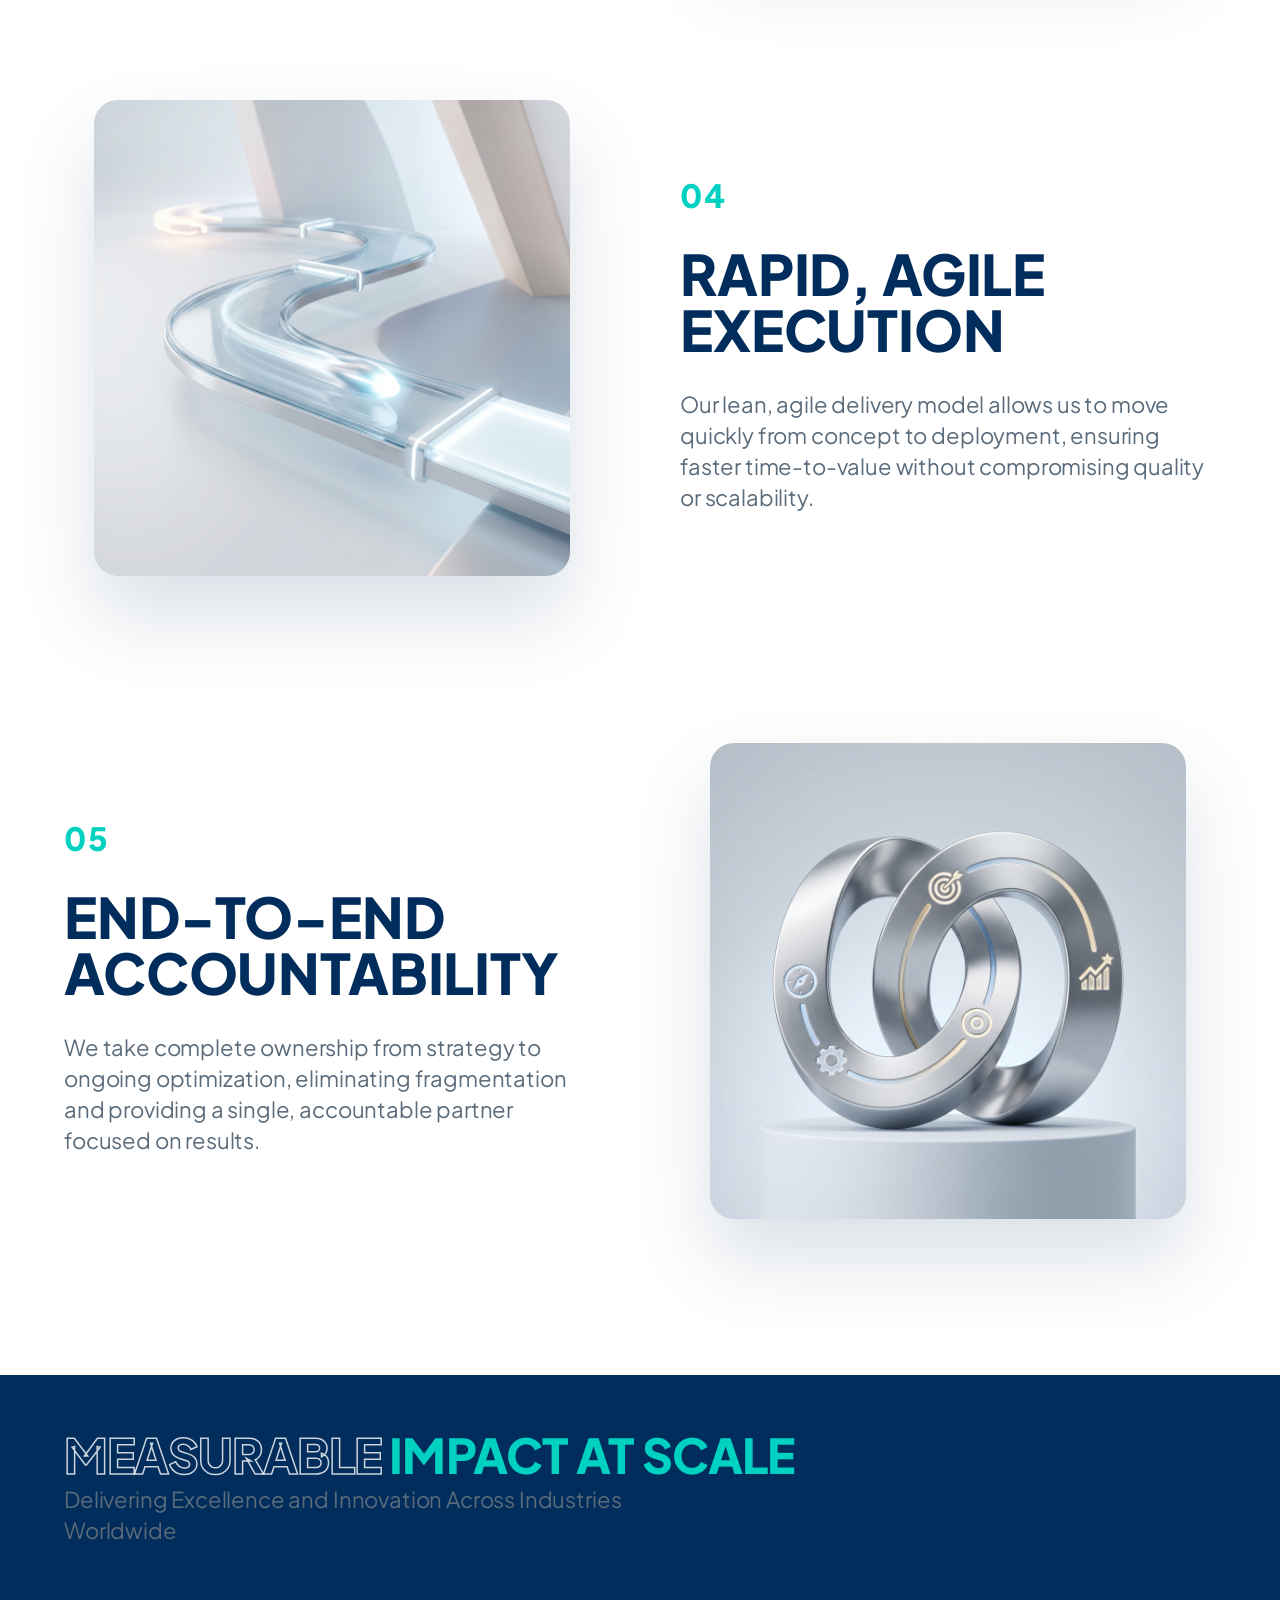
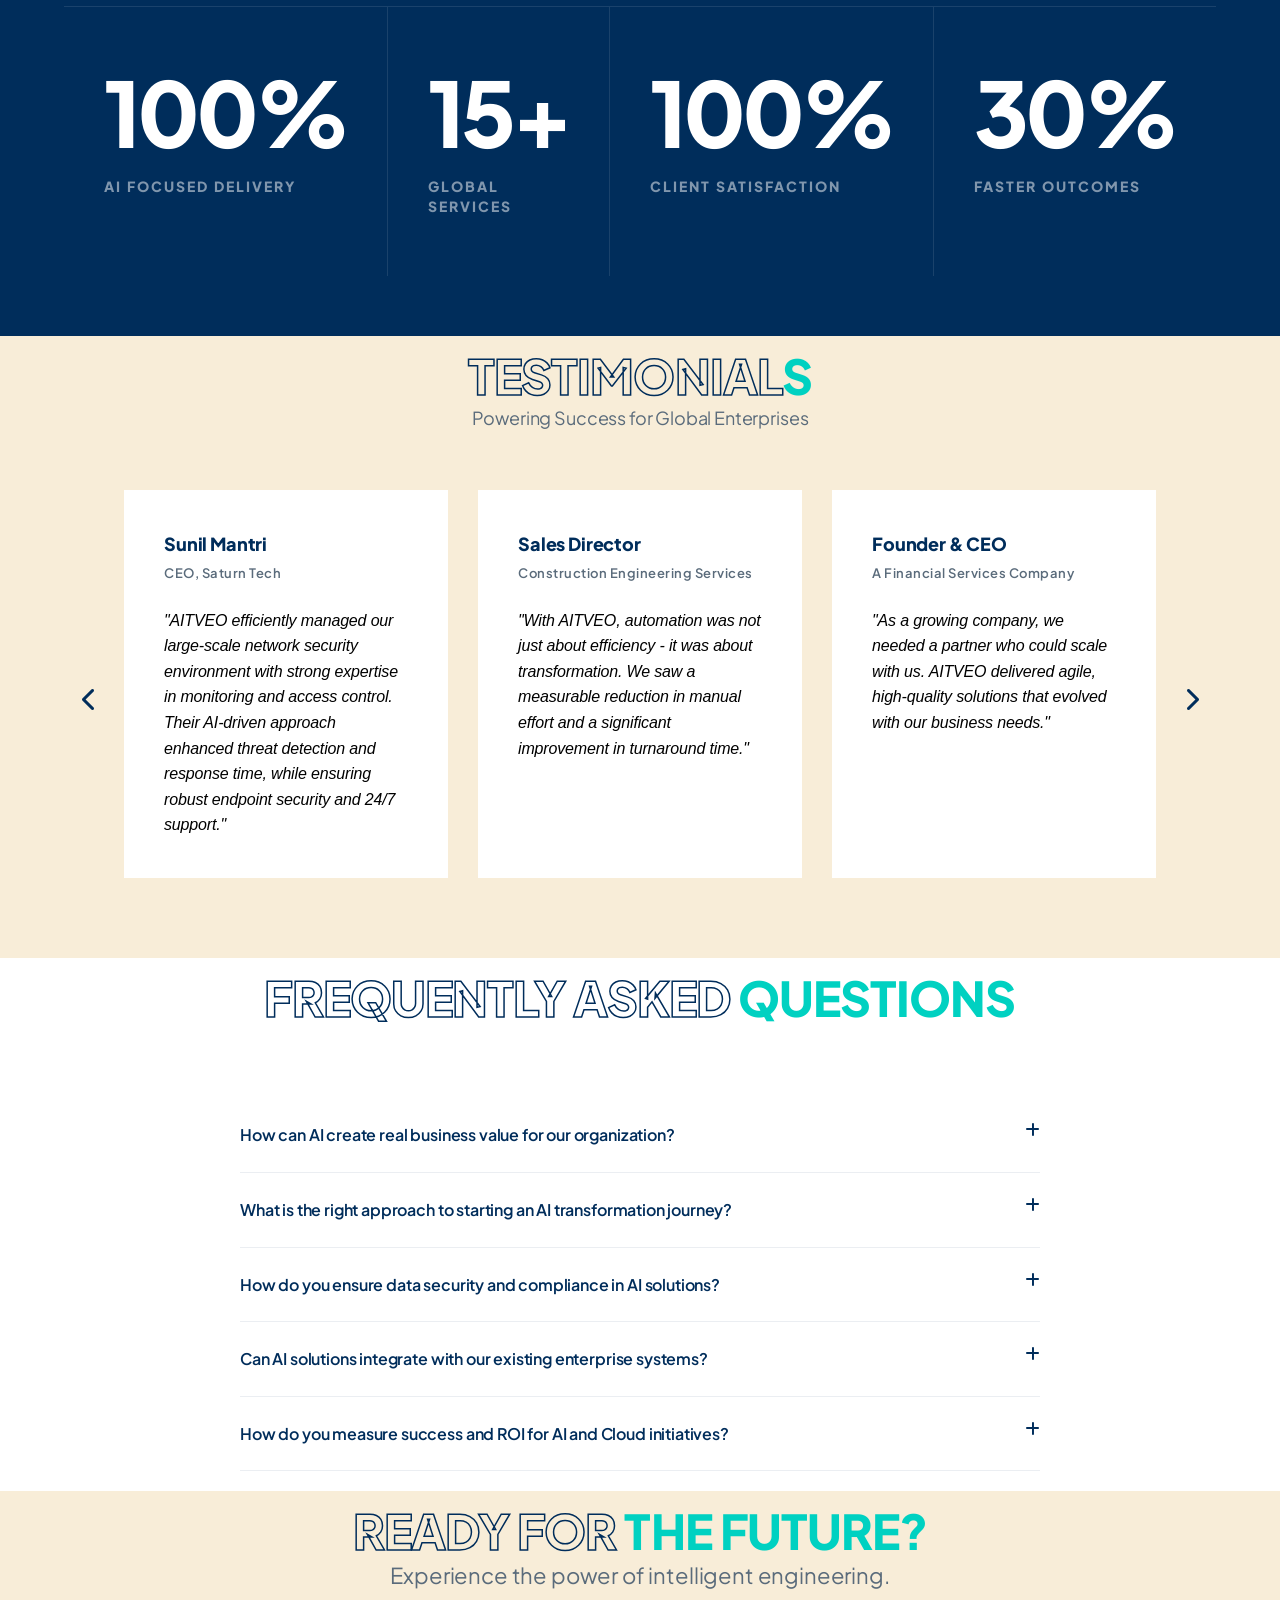
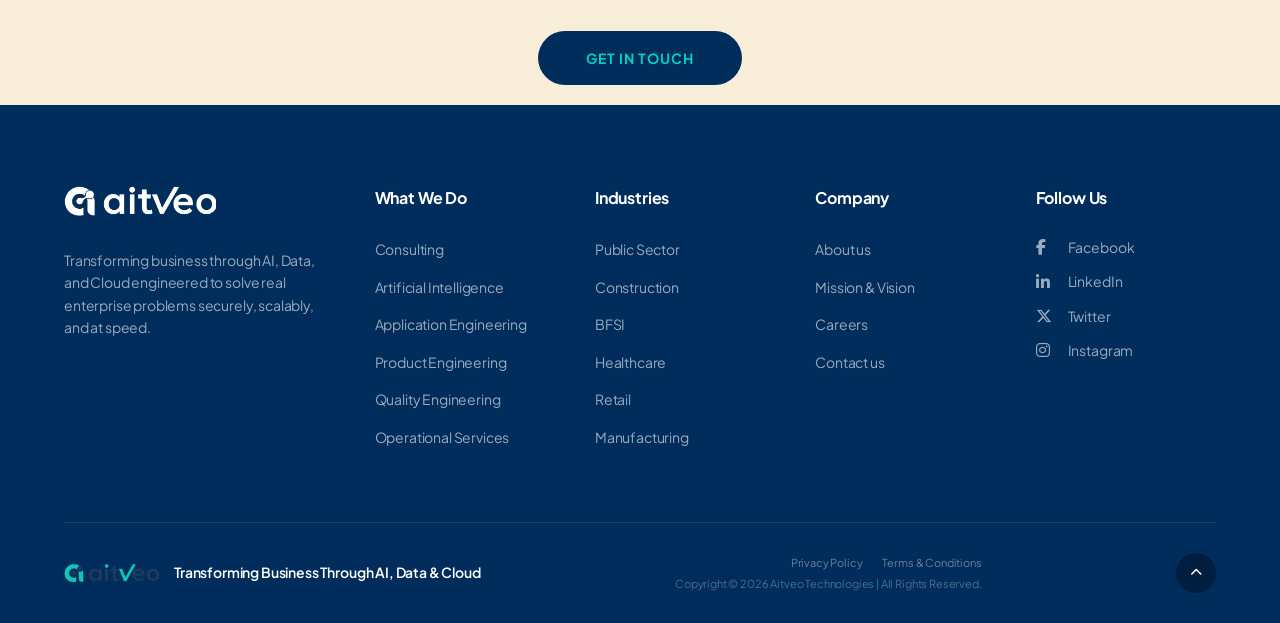
==== commit fd1a2ed0: "Fix: Rename home.html to index.html to resolve GitHub Pages 404 error" ====
--- a/index.html
+++ b/index.html
@@ -3,10 +3,11 @@
 <head>
     <meta charset="UTF-8">
     <meta name="viewport" content="width=device-width, initial-scale=1.0">
-    <title>AITVEO | Engineering Intelligence. Delivering Impact.</title>
+    <title>AITVEO | Transforming Business Through AI, Data & Cloud</title>
+    <link rel="icon" type="image/png" href="assets/fevicon_logo.png">
     <meta name="description" content="AITVEO transforms enterprises with intelligent AI, data, and cloud solutions engineered for scale and security.">
     <link rel="stylesheet" href="style.css">
-    <link rel="stylesheet" href="https://cdnjs.cloudflare.com/ajax/libs/font-awesome/6.4.0/css/all.min.css">
+    <link rel="stylesheet" href="https://cdnjs.cloudflare.com/ajax/libs/font-awesome/6.5.1/css/all.min.css">
     <link href="https://fonts.googleapis.com/css2?family=Plus+Jakarta+Sans:wght@300;400;500;600;700;800&display=swap" rel="stylesheet">
 </head>
 <body>
@@ -19,20 +20,47 @@
                     <img src="assets/1aitveo_logo.png" alt="AITVEO" class="logo-img">
                 </div>
                 <ul class="nav-links">
-                    <li><a href="#home">Home</a></li>
+                    <li><a href="index.html">Home</a></li>
                     <li class="has-mega">
-                        <a href="#services">Services <i class="fas fa-chevron-down nav-arrow"></i></a>
+                        <a href="#">What We Do <i class="fas fa-chevron-down nav-arrow"></i></a>
                         <div class="mega-dropdown">
                             <div class="mega-content">
                                 <div class="mega-col">
-                                    <a href="#" class="mega-title">Consulting</a>
-                                    <a href="#" class="mega-title">Artificial Intelligence</a>
-                                    <a href="#" class="mega-title">Application Engineering</a>
+                                    <div class="mega-group">
+                                        <a href="consulting.html" class="mega-title">Consulting</a>
+                                    </div>
+                                    <div class="mega-group">
+                                        <a href="ai.html" class="mega-title">Artificial Intelligence</a>
+                                        <ul>
+                                            <li><a href="ai.html"><i class="fas fa-wand-magic-sparkles"></i> Gen AI</a></li>
+                                            <li><a href="ai.html"><i class="fas fa-robot"></i> Agentic AI</a></li>
+                                            <li><a href="ai.html"><i class="fas fa-gears"></i> Intelligent Automation</a></li>
+                                        </ul>
+                                    </div>
+                                    <div class="mega-group">
+                                        <a href="application-engineering.html" class="mega-title">Application Engineering</a>
+                                        <ul>
+                                            <li><a href="application-engineering.html"><i class="fas fa-code"></i> Application Development & Support</a></li>
+                                            <li><a href="application-engineering.html"><i class="fas fa-layer-group"></i> Custom Application Development</a></li>
+                                            <li><a href="application-engineering.html"><i class="fas fa-rocket"></i> Platform Modernization</a></li>
+                                            <li><a href="application-engineering.html"><i class="fas fa-server"></i> Managed IT Services</a></li>
+                                        </ul>
+                                    </div>
                                 </div>
                                 <div class="mega-col">
-                                    <a href="#" class="mega-title">Product Engineering</a>
-                                    <a href="#" class="mega-title">Quality Engineering</a>
-                                    <a href="#" class="mega-title">Operational Services</a>
+                                    <div class="mega-group">
+                                        <a href="product-engineering.html" class="mega-title">Product Engineering</a>
+                                    </div>
+                                    <div class="mega-group">
+                                        <a href="quality-engineering.html" class="mega-title">Quality Engineering</a>
+                                    </div>
+                                    <div class="mega-group">
+                                        <a href="operational-services.html" class="mega-title">Operational Services</a>
+                                        <ul>
+                                            <li><a href="operational-services.html"><i class="fas fa-globe"></i> Global Capability Centre(GCC)</a></li>
+                                            <li><a href="operational-services.html"><i class="fas fa-users"></i> Resource on Demand</a></li>
+                                        </ul>
+                                    </div>
                                 </div>
                                 <div class="mega-col featured">
                                     <div class="featured-card">
@@ -47,7 +75,7 @@
                         <div class="mega-dropdown">
                             <div class="mega-content">
                                 <div class="mega-col">
-                                    <a href="#" class="mega-title">Public Sector</a>
+                                    <a href="public-sector.html" class="mega-title">Public Sector</a>
                                     <a href="#" class="mega-title">Construction</a>
                                     <a href="#" class="mega-title">BFSI</a>
                                 </div>
@@ -231,27 +259,25 @@
         </section>
 
         <!-- Who We Are (Bento Layout) -->
-        <section id="about" class="section-padding" style="background-color: var(--bg-light); border-top: 1px solid rgba(0, 45, 91, 0.05);">
+        <section id="about" class="section-padding" style="border-top: 1px solid rgba(0, 45, 91, 0.05);">
             <div class="container">
-                <div class="section-header" style="text-align: center; margin-bottom: 40px;">
+                <div class="section-header" style="text-align: center; margin-bottom: 30px;">
                     <h2><span class="text-outline">Who We</span> Are</h2>
-                </div>
-
-                <div class="who-bento-grid">
-                    <!-- Main Branding Card -->
-                    <div class="who-card glass main-branding reveal-item">
-                        <div class="who-main-info">
-                            <div class="who-block">
-                                <span class="label">Built for Complexity</span>
-                                <h3 style="font-size: clamp(32px, 4vw, 48px); margin-bottom: 20px; line-height: 1.1;">Designed for<br>Scale.</h3>
-                                <p style="font-size: 18px; line-height: 1.6; color: var(--text-secondary);">AITVEO combines deep engineering expertise with AI-driven thinking to solve complex, high-impact problems without compromising on security, scalability, or speed.</p>
-                            </div>
-                        </div>
-                        <div class="who-main-visual">
-                            <img src="assets/who-we-are.png" alt="Engineering Intelligence">
-                        </div>
-                    </div>
-
+                    <p style="margin: 16px auto 0;">Built for Complexity. Designed for Scale.</p>
+                </div>
+
+                <!-- Top Branding Block -->
+                <div class="who-top-branding glass reveal-item">
+                    <div class="who-text-content">
+                        <p>AITVEO combines deep engineering expertise with AI-driven thinking to solve complex, high-impact problems without compromising on security, scalability, or speed.</p>
+                    </div>
+                    <div class="who-visual-content">
+                        <img src="assets/who-we-are.png" alt="Engineering Intelligence">
+                    </div>
+                </div>
+
+                <!-- Lower Cards Grid -->
+                <div class="who-cards-grid">
                     <!-- Vision Card -->
                     <div class="who-card glass reveal-item">
                         <div class="who-block">
@@ -293,56 +319,90 @@
                     <p style="margin: 0 auto;">Enabling enterprises to transform, scale, and lead through AI, data, and cloud.</p>
                 </div>
                 
-                <div class="service-bento-grid">
-                    <div class="service-card-glass reveal-item">
-                        <div class="service-info">
-                            <h3><span class="bento-icon-shade"><i class="fas fa-chess-knight"></i></span> Consulting</h3>
-                            <p>Strategic advisory to navigate digital transformation and AI adoption.</p>
-                        </div>
-                    </div>
-
-                    <div class="service-card-glass reveal-item">
-                        <div class="service-info">
-                            <h3><span class="bento-icon-shade"><i class="fas fa-brain"></i></span> Artificial Intelligence</h3>
-                            <p>Advanced GenAI and Agentic AI solutions engineered for enterprise scale.</p>
-                        </div>
-                    </div>
-
-                    <div class="service-card-glass reveal-item">
-                        <div class="service-info">
-                            <h3><span class="bento-icon-shade"><i class="fas fa-laptop-code"></i></span> Application Engineering</h3>
-                            <p>Modern, scalable applications built with security and performance at the core.</p>
-                        </div>
-                    </div>
-
-                    <div class="service-card-glass reveal-item">
-                        <div class="service-info">
-                            <h3><span class="bento-icon-shade"><i class="fas fa-cubes"></i></span> Product Engineering</h3>
-                            <p>End-to-end product development from ideation to production-ready platforms.</p>
-                        </div>
-                    </div>
-
-                    <div class="service-card-glass reveal-item">
-                        <div class="service-info">
-                            <h3><span class="bento-icon-shade"><i class="fas fa-certificate"></i></span> Quality Engineering</h3>
-                            <p>Automated, AI-driven testing ensuring flawless performance and reliability.</p>
-                        </div>
-                    </div>
-
-                    <div class="service-card-glass reveal-item">
-                        <div class="service-info">
-                            <h3><span class="bento-icon-shade"><i class="fas fa-terminal"></i></span> Operational Services</h3>
-                            <p>Managed cloud and infrastructure services for continuous optimization and scale.</p>
-                        </div>
-                    </div>
-                </div>
+        <div class="services-grid-3col">
+            <!-- Row 1: V, H, V -->
+            <!-- Card 1: Vertical -->
+            <div class="service-card-ref reveal-item">
+                <div class="card-image">
+                    <img src="assets/service_ai_premium.png" alt="Artificial Intelligence">
+                </div>
+                <div class="card-content">
+                    <h3>Artificial Intelligence</h3>
+                    <p>Advanced GenAI and Agentic AI solutions engineered for enterprise scale and predictive intelligence.</p>
+                    <a href="ai.html" class="card-link">Learn More <i class="fas fa-chevron-right"></i></a>
+                </div>
+            </div>
+
+            <!-- Card 2: Horizontal -->
+            <div class="service-card-ref horizontal reveal-item">
+                <div class="card-image">
+                    <img src="assets/service_consulting_premium.png" alt="Consulting">
+                </div>
+                <div class="card-content">
+                    <h3>Consulting</h3>
+                    <p>Strategic advisory to navigate digital transformation and AI adoption roadmap.</p>
+                    <a href="consulting.html" class="card-link">Learn More <i class="fas fa-chevron-right"></i></a>
+                </div>
+            </div>
+
+            <!-- Card 3: Vertical -->
+            <div class="service-card-ref reveal-item">
+                <div class="card-image">
+                    <img src="assets/service_app_eng_premium.png" alt="Application Engineering">
+                </div>
+                <div class="card-content">
+                    <h3>Application Engineering</h3>
+                    <p>Modern, scalable applications built with security and performance at the core.</p>
+                    <a href="application-engineering.html" class="card-link">Learn More <i class="fas fa-chevron-right"></i></a>
+                </div>
+            </div>
+
+            <!-- Row 2: H, V, H -->
+            <!-- Card 4: Horizontal -->
+            <div class="service-card-ref horizontal reveal-item">
+                <div class="card-image">
+                    <img src="assets/service_prod_eng_1777721267820.png" alt="Product Engineering">
+                </div>
+                <div class="card-content">
+                    <h3>Product Engineering</h3>
+                    <p>End-to-end product development from ideation to production-ready platforms.</p>
+                    <a href="product-engineering.html" class="card-link">Learn More <i class="fas fa-chevron-right"></i></a>
+                </div>
+            </div>
+
+            <!-- Card 5: Vertical -->
+            <div class="service-card-ref reveal-item">
+                <div class="card-image">
+                    <img src="assets/service_ops_services_1777721300244.png" alt="Operational Services">
+                </div>
+                <div class="card-content">
+                    <h3>Operational Services</h3>
+                    <p>Managed cloud and infrastructure services for continuous optimization and scale.</p>
+                    <a href="operational-services.html" class="card-link">Learn More <i class="fas fa-chevron-right"></i></a>
+                </div>
+            </div>
+
+            <!-- Card 6: Horizontal -->
+            <div class="service-card-ref horizontal reveal-item">
+                <div class="card-image">
+                    <img src="assets/service_quality_eng_1777721282433.png" alt="Quality Engineering">
+                </div>
+                <div class="card-content">
+                    <h3>Quality Engineering</h3>
+                    <p>Automated, AI-driven testing ensuring flawless performance and security.</p>
+                    <a href="quality-engineering.html" class="card-link">Learn More <i class="fas fa-chevron-right"></i></a>
+                </div>
+            </div>
+        </div>
+
+
             </div>
         </section>
 
         <!-- Why Choose AITVEO -->
         <section id="why-choose" class="section-padding">
             <div class="container">
-                <div style="text-align: center; margin-bottom: 40px;">
+                <div style="text-align: center; margin-bottom: 30px;">
                     <h2><span class="text-outline">Why Choose</span> AITVEO</h2>
                     <p style="margin: 0 auto;">Enabling enterprises to transform, scale, and lead through AI, data, and cloud.</p>
                 </div>
@@ -409,7 +469,7 @@
         <!-- Measurable Impact -->
         <section class="impact section-padding">
             <div class="container">
-                <div style="text-align: left; margin-bottom: 40px;">
+                <div style="text-align: left; margin-bottom: 30px;">
                     <h2><span class="text-outline">Measurable</span> Impact at Scale</h2>
                     <p>Delivering Excellence and Innovation Across Industries Worldwide</p>
                 </div>
@@ -438,42 +498,49 @@
         <!-- Testimonials Section -->
         <section id="testimonials" class="section-padding">
             <div class="container">
-                <div class="section-header reveal-item" style="text-align: center; margin-bottom: 60px;">
+                <div class="section-header reveal-item" style="text-align: center; margin-bottom: 30px;">
                     <h2><span class="text-outline">Testimonial</span>s</h2>
                     <p style="margin: 0 auto;">Powering Success for Global Enterprises</p>
                 </div>
                 
-                <div class="testimonial-grid">
-                    <div class="testimonial-card-glass reveal-item">
-                        <div class="quote-icon"><i class="fas fa-quote-left"></i></div>
-                        <p>"AITVEO's AI-driven approach transformed our supply chain visibility, reducing operational costs by 25% in the first quarter."</p>
-                        <div class="testimonial-footer">
-                            <div class="author-info">
-                                <strong>Jameson Reed</strong>
-                                <span>CTO, Global Logistics Firm</span>
+                <div class="testimonial-carousel-wrapper reveal-item">
+                    <button class="carousel-nav prev" id="testimonialPrev"><i class="fas fa-chevron-left"></i></button>
+                    
+                    <div class="testimonial-grid">
+                        <div class="testimonial-card-glass">
+                            <div class="card-body">
+                                <h4 class="card-author">Sunil Mantri</h4>
+                                <span class="card-role">CEO, Saturn Tech</span>
+                                <p class="card-quote">"AITVEO efficiently managed our large-scale network security environment with strong expertise in monitoring and access control. Their AI-driven approach enhanced threat detection and response time, while ensuring robust endpoint security and 24/7 support."</p>
                             </div>
                         </div>
-                    </div>
-                    <div class="testimonial-card-glass reveal-item">
-                        <div class="quote-icon"><i class="fas fa-quote-left"></i></div>
-                        <p>"The speed of execution and depth of engineering expertise provided by AITVEO is unmatched. They are our go-to partner for Agentic AI."</p>
-                        <div class="testimonial-footer">
-                            <div class="author-info">
-                                <strong>Sarah Chen</strong>
-                                <span>Head of Innovation, Fortune 500 Bank</span>
+
+                        <div class="testimonial-card-glass">
+                            <div class="card-body">
+                                <h4 class="card-author">Sales Director</h4>
+                                <span class="card-role">Construction Engineering Services</span>
+                                <p class="card-quote">"With AITVEO, automation was not just about efficiency - it was about transformation. We saw a measurable reduction in manual effort and a significant improvement in turnaround time."</p>
                             </div>
                         </div>
-                    </div>
-                    <div class="testimonial-card-glass reveal-item">
-                        <div class="quote-icon"><i class="fas fa-quote-left"></i></div>
-                        <p>"Exceptional partnership and measurable impact. Their intelligent automation solutions have redefined our customer service efficiency."</p>
-                        <div class="testimonial-footer">
-                            <div class="author-info">
-                                <strong>Michael Vance</strong>
-                                <span>VP of Digital Transformation, Retail Giant</span>
+
+                        <div class="testimonial-card-glass">
+                            <div class="card-body">
+                                <h4 class="card-author">Founder & CEO</h4>
+                                <span class="card-role">A Financial Services Company</span>
+                                <p class="card-quote">"As a growing company, we needed a partner who could scale with us. AITVEO delivered agile, high-quality solutions that evolved with our business needs."</p>
                             </div>
                         </div>
-                    </div>
+
+                        <div class="testimonial-card-glass">
+                            <div class="card-body">
+                                <h4 class="card-author">Founder & CEO</h4>
+                                <span class="card-role">EV Technology Company</span>
+                                <p class="card-quote">"AITVEO’s testing services brought a new level of discipline and confidence to our release cycles. Their structured QA approach, automation capabilities, and attention to detail significantly reduced defects in production and improved overall product quality."</p>
+                            </div>
+                        </div>
+                    </div>
+
+                    <button class="carousel-nav next" id="testimonialNext"><i class="fas fa-chevron-right"></i></button>
                 </div>
             </div>
         </section>
@@ -535,13 +602,14 @@
         </section>
 
         <!-- CTA Section -->
-        <section class="section-padding" style="background: var(--bg-light); text-align: center;">
-            <div class="container">
+        <section class="section-padding" style="text-align: center;">
+            <div class="container reveal-item">
                 <h2><span class="text-outline">Ready for</span> the Future?</h2>
                 <p style="margin: 0 auto 40px;">Experience the power of intelligent engineering.</p>
-                <a href="#" class="btn-main">Get In Touch</a>
-            </div>
-        </section>
+                <a href="#contact" class="btn-main">Get In Touch</a>
+            </div>
+        </section>
+
     </main>
 
     <footer>
@@ -552,19 +620,19 @@
                     <div class="footer-logo">
                         <img src="assets/1aitveo_logo.png" alt="AITVEO" class="light-logo">
                     </div>
-                    <p>Engineering intelligence. Delivering impact. AI, Data, and Cloud engineered to solve real business problems securely, scalably, and at speed.</p>
-                </div>
-
-                <!-- Services Column -->
+                    <p>Transforming business through AI, Data, and Cloud engineered to solve real enterprise problems securely, scalably, and at speed.</p>
+                </div>
+
+                <!-- What We Do Column -->
                 <div class="footer-col">
-                    <h4>Services</h4>
+                    <h4>What We Do</h4>
                     <ul>
-                        <li><a href="#">Consulting</a></li>
-                        <li><a href="#">Artificial Intelligence</a></li>
-                        <li><a href="#">Application Engineering</a></li>
-                        <li><a href="#">Product Engineering</a></li>
-                        <li><a href="#">Quality Engineering</a></li>
-                        <li><a href="#">Operational Services</a></li>
+                        <li><a href="consulting.html">Consulting</a></li>
+                        <li><a href="ai.html">Artificial Intelligence</a></li>
+                        <li><a href="application-engineering.html">Application Engineering</a></li>
+                        <li><a href="product-engineering.html">Product Engineering</a></li>
+                        <li><a href="quality-engineering.html">Quality Engineering</a></li>
+                        <li><a href="operational-services.html">Operational Services</a></li>
                     </ul>
                 </div>
 
@@ -572,7 +640,7 @@
                 <div class="footer-col">
                     <h4>Industries</h4>
                     <ul>
-                        <li><a href="#">Public Sector</a></li>
+                        <li><a href="public-sector.html">Public Sector</a></li>
                         <li><a href="#">Construction</a></li>
                         <li><a href="#">BFSI</a></li>
                         <li><a href="#">Healthcare</a></li>
@@ -589,8 +657,6 @@
                         <li><a href="#">Mission & Vision</a></li>
                         <li><a href="#">Careers</a></li>
                         <li><a href="#">Contact us</a></li>
-                        <li><a href="#">Privacy Policy</a></li>
-                        <li><a href="#">Terms & Conditions</a></li>
                     </ul>
                 </div>
 
@@ -600,7 +666,7 @@
                     <ul class="social-list-vertical">
                         <li><a href="#"><i class="fab fa-facebook-f"></i> Facebook</a></li>
                         <li><a href="#"><i class="fab fa-linkedin-in"></i> LinkedIn</a></li>
-                        <li><a href="#"><i class="fab fa-x-twitter"></i> Twitter</a></li>
+                        <li><a href="#"><i class="fa-brands fa-x-twitter"></i> Twitter</a></li>
                         <li><a href="#"><i class="fab fa-instagram"></i> Instagram</a></li>
                     </ul>
                 </div>
@@ -610,9 +676,13 @@
             <div class="footer-bottom">
                 <div class="footer-bottom-left">
                     <img src="assets/1aitveo_logo.png" alt="" class="light-logo footer-bottom-logo">
-                    <span>Engineering Intelligence</span>
+                    <span>Transforming Business Through AI, Data & Cloud</span>
                 </div>
                 <div class="footer-bottom-right">
+                    <div class="footer-legal">
+                        <a href="#">Privacy Policy</a>
+                        <a href="#">Terms & Conditions</a>
+                    </div>
                     <p>Copyright © 2026 Aitveo Technologies | All Rights Reserved.</p>
                 </div>
                 <a href="#home" class="back-to-top"><i class="fas fa-chevron-up"></i></a>
--- a/style.css
+++ b/style.css
@@ -7,6 +7,7 @@
     --bg-light: #ffffff;
     --bg-dark: #002d5b;       /* Navy instead of black */
     --bg-soft: #f7f9fc;
+    --bg-alt: #f8edd8;        /* Deepened warm cream for alternating sections */
     --header-height: 80px;
     --transition: all 0.5s cubic-bezier(0.4, 0, 0.2, 1);
     --border-radius: 4px;     /* Clean, professional radius */
@@ -146,13 +147,24 @@
     width: 100%;
 }
 
-.nav-links a:hover {
+.nav-links a:hover,
+.has-mega.active > a {
     color: var(--accent-color);
+}
+
+.nav-links a:hover::after,
+.has-mega.active > a::after {
+    width: 100%;
 }
 
 .nav-arrow {
     font-size: 12px;
     color: var(--accent-color);
+    transition: transform 0.3s ease;
+}
+
+.has-mega.active .nav-arrow {
+    transform: rotate(180deg);
 }
 
 .header-right {
@@ -204,7 +216,18 @@
 
 /* Tesla Style Sections */
 .section-padding {
-    padding: 60px 0; /* Reduced from 80px */
+    padding: 20px 0; /* Further reduced from 40px for a compact layout */
+}
+
+/* Alternating Background Colors */
+#solutions, 
+#services, 
+main > section:last-of-type {
+    background-color: var(--bg-alt);
+}
+
+#testimonials {
+    background-color: #f8edd8; /* Deepened warm cream background */
 }
 
 h1 {
@@ -472,6 +495,18 @@
     margin-bottom: 32px;
 }
 
+/* Reveal on Scroll Base Styles */
+.reveal-item {
+    opacity: 0;
+    transform: translateY(30px);
+    transition: all 0.8s cubic-bezier(0.16, 1, 0.3, 1);
+}
+
+.reveal-item.is-visible {
+    opacity: 1;
+    transform: translateY(0);
+}
+
 /* Bento Grid Style - What Defines Us */
 .bento-grid {
     display: grid;
@@ -481,7 +516,7 @@
 }
 
 .bento-card {
-    background: #f7f9fc;
+    background: #ffffff;
     border-radius: 40px;
     padding: 20px 32px; /* Even shorter card */
     display: flex;
@@ -1003,7 +1038,7 @@
     display: flex;
     align-items: center;
     gap: 12px;
-    color: rgba(255, 255, 255, 0.6);
+    color: rgba(255, 255, 255, 0.85);
     text-decoration: none;
     font-size: 14px;
     transition: var(--transition);
@@ -1045,9 +1080,32 @@
     color: #ffffff;
 }
 
+.footer-bottom-right {
+    display: flex;
+    flex-direction: column;
+    align-items: flex-end;
+    gap: 5px;
+}
+
+.footer-legal {
+    display: flex;
+    gap: 20px;
+}
+
+.footer-legal a {
+    color: rgba(255, 255, 255, 0.4);
+    text-decoration: none;
+    font-size: 11px;
+    transition: var(--transition);
+}
+
+.footer-legal a:hover {
+    color: var(--accent-color);
+}
+
 .footer-bottom-right p {
-    font-size: 12px;
-    color: rgba(255, 255, 255, 0.4);
+    font-size: 11px;
+    color: rgba(255, 255, 255, 0.3);
 }
 
 .back-to-top {
@@ -1170,7 +1228,7 @@
     background: var(--bg-light);
     width: max-content; /* Dynamic width based on content */
     max-width: calc(100vw - 40px);
-    padding: 32px 40px;
+    padding: 20px 25px;
     box-shadow: 0 15px 40px rgba(0, 45, 91, 0.1);
     border-radius: 0 0 12px 12px;
     opacity: 0;
@@ -1208,13 +1266,25 @@
 
 .mega-content {
     display: flex; /* Switch to flex for dynamic column width */
-    gap: 50px; /* Generous gap between columns */
+    gap: 30px; /* Reduced gap between columns */
     align-items: flex-start;
 }
 
 .mega-col {
     display: flex;
     flex-direction: column;
+}
+
+.mega-group {
+    margin-bottom: 12px;
+}
+
+.mega-group:last-child {
+    margin-bottom: 0;
+}
+
+.mega-group .mega-title {
+    margin-bottom: 4px;
 }
 
 .mega-dropdown a::after {
@@ -1222,18 +1292,19 @@
 }
 
 .mega-title {
-    font-size: 13px;
+    font-size: 11px;
     font-weight: 800;
     text-transform: uppercase;
     color: var(--primary-color);
     letter-spacing: 1px;
-    margin-bottom: 20px;
+    margin-bottom: 10px;
     display: block;
     text-decoration: none;
     transition: var(--transition);
 }
 
-.mega-title:hover {
+.mega-title:hover,
+.mega-group:hover .mega-title {
     color: var(--accent-color);
     transform: translateX(5px);
 }
@@ -1243,26 +1314,43 @@
     padding: 0;
 }
 
+.mega-group ul {
+    max-height: 0;
+    opacity: 0;
+    overflow: hidden;
+    transition: all 0.5s cubic-bezier(0.16, 1, 0.3, 1);
+    transform: translateY(10px);
+    pointer-events: none;
+}
+
+.mega-group:hover ul {
+    max-height: 200px;
+    opacity: 1;
+    transform: translateY(0);
+    pointer-events: auto;
+    margin-top: 10px;
+}
+
 .mega-col ul li {
-    margin-bottom: 12px;
+    margin-bottom: 6px;
 }
 
 .mega-col ul li a {
     color: var(--primary-color) !important;
-    font-size: 15px;
+    font-size: 13px;
     font-weight: 500;
     text-decoration: none;
     transition: var(--transition);
-    padding: 4px 0 !important;
+    padding: 2px 0 !important;
     display: inline-flex;
     align-items: center;
     gap: 10px;
 }
 
 .mega-col ul li a i {
-    font-size: 14px;
-    color: var(--accent-color);
-    width: 20px;
+    font-size: 12px;
+    color: var(--primary-color);
+    width: 18px;
 }
 
 .mega-col ul li a:hover {
@@ -1284,8 +1372,8 @@
 }
 
 .featured-card img {
-    width: 220px; /* Significantly bigger image */
-    height: 220px;
+    width: 180px;
+    height: 180px;
     object-fit: cover;
     border-radius: 12px;
     box-shadow: var(--shadow-subtle);
@@ -1364,12 +1452,13 @@
 }
 
 
-/* Glassmorphic Service Bento */
+/* Glassmorphic Service Bento - Premium Upgrade */
 .service-bento-grid {
     display: grid;
-    grid-template-columns: repeat(3, 1fr); /* 3 cards per row */
-    gap: 30px; /* Increased gap for better spacing */
+    grid-template-columns: repeat(3, 1fr);
+    gap: 30px;
     margin-top: 60px;
+    perspective: 2000px;
 }
 
 .service-card-glass {
@@ -1378,22 +1467,300 @@
     -webkit-backdrop-filter: blur(20px);
     border: 1px solid rgba(255, 255, 255, 0.6);
     border-radius: 40px;
-    padding: 30px; /* Reduced padding for single-line fit */
-    text-align: left;
-    transition: var(--transition);
+    padding: 40px;
+    transition: transform 0.8s cubic-bezier(0.16, 1, 0.3, 1), 
+                box-shadow 0.8s ease, 
+                background 0.8s ease, 
+                border-color 0.8s ease,
+                opacity 0.8s ease;
     display: flex;
     flex-direction: column;
-    gap: 30px;
+    gap: 20px;
     position: relative;
     overflow: hidden;
     box-shadow: 0 10px 30px rgba(0, 45, 91, 0.03);
+    animation: whoFloat 6s ease-in-out infinite;
+    transform-style: preserve-3d;
+}
+
+/* Delay for cascade effect */
+.service-card-glass:nth-child(1) { animation-delay: 0s; }
+.service-card-glass:nth-child(2) { animation-delay: 1s; }
+.service-card-glass:nth-child(3) { animation-delay: 2s; }
+.service-card-glass:nth-child(4) { animation-delay: 1.5s; }
+.service-card-glass:nth-child(5) { animation-delay: 2.5s; }
+.service-card-glass:nth-child(6) { animation-delay: 0.5s; }
+
+/* Corner Fly-in Logic */
+.service-card-glass {
+    opacity: 0;
+}
+
+/* Top-Left */
+.service-card-glass:nth-child(1) { transform: translate(-100px, -100px) rotate(-5deg); }
+/* Top-Center */
+.service-card-glass:nth-child(2) { transform: translate(0, -100px); }
+/* Top-Right */
+.service-card-glass:nth-child(3) { transform: translate(100px, -100px) rotate(5deg); }
+/* Bottom-Left */
+.service-card-glass:nth-child(4) { transform: translate(-100px, 100px) rotate(-5deg); }
+/* Bottom-Center */
+.service-card-glass:nth-child(5) { transform: translate(0, 100px); }
+/* Bottom-Right */
+.service-card-glass:nth-child(6) { transform: translate(100px, 100px) rotate(5deg); }
+
+/* Refined Light Pastel Card Colors */
+.service-card-glass:nth-child(1) { background-color: rgba(0, 209, 193, 0.08); } /* Mint Teal */
+.service-card-glass:nth-child(2) { background-color: rgba(94, 92, 230, 0.06); }  /* Soft Lavender */
+.service-card-glass:nth-child(3) { background-color: rgba(0, 122, 255, 0.06); }  /* Azure Blue */
+
+/* Services 3-Column Grid Layout */
+.services-grid-3col {
+    display: grid;
+    grid-template-columns: repeat(3, 1fr);
+    gap: 24px;
+    margin-top: 60px;
+    align-items: stretch;
+}
+
+.service-card-ref {
+    background: #ffffff;
+    border: 1px solid rgba(0, 45, 91, 0.08);
+    border-radius: 14px;
+    padding: 18px;
+    transition: var(--transition);
+    box-shadow: 0 10px 40px rgba(0, 45, 91, 0.04);
+    display: flex;
+    flex-direction: column;
+    position: relative;
+    overflow: hidden;
+    height: 100%; /* Ensure all cards in the grid row have same height */
+}
+
+.service-card-ref:hover {
+    transform: translateY(-5px);
+    box-shadow: 0 20px 50px rgba(0, 45, 91, 0.08);
+    border-color: var(--accent-color);
+}
+
+/* Vertical Style (Type A) */
+.service-card-ref .card-image {
+    width: 100%;
+    border-radius: 10px;
+    overflow: hidden;
+    margin-bottom: 16px;
+}
+
+.service-card-ref .card-image img {
+    width: 100%;
+    height: 180px; /* Standardized height for all cards */
+    object-fit: cover;
+    display: block;
+    transition: transform 0.8s ease;
+}
+
+.service-card-ref .card-content h3 {
+    font-size: 20px;
+    font-weight: 800;
+    color: var(--primary-color);
+    margin-bottom: 10px;
+    text-transform: none;
+    letter-spacing: -0.5px;
+}
+
+.service-card-ref .card-content p {
+    font-size: 15px;
+    color: var(--text-secondary);
+    line-height: 1.5;
+    margin-bottom: 20px; /* Space for the button */
+}
+
+.card-link {
+    display: inline-flex;
+    align-items: center;
+    gap: 8px;
+    padding: 10px 24px;
+    background: rgba(0, 209, 193, 0.06); /* Very soft teal background */
+    color: var(--primary-color);
+    text-decoration: none;
+    font-weight: 700;
+    font-size: 14px;
+    border-radius: 50px;
+    transition: var(--transition);
+    border: 1px solid rgba(0, 209, 193, 0.1);
+}
+
+.card-link i {
+    font-size: 12px;
+    transition: transform 0.3s ease;
+}
+
+.card-link:hover {
+    background: var(--accent-color);
+    color: #ffffff;
+    transform: translateX(5px);
+    box-shadow: 0 10px 20px rgba(0, 209, 193, 0.2);
+}
+
+.card-link:hover i {
+    transform: translateX(3px);
+}
+
+/* Horizontal Style (Type B) */
+.service-card-ref.horizontal {
+    flex-direction: column-reverse; /* Content top, Image bottom */
+    gap: 20px;
+}
+
+.service-card-ref.horizontal .card-image {
+    width: 100%;
+    margin-top: auto; /* Push to bottom */
+    border-radius: 12px;
+}
+
+.service-card-ref.horizontal .card-image img {
+    height: 180px; /* Same height as vertical for consistency */
+    width: 100%;
+    object-fit: cover;
+}
+
+.service-card-ref.horizontal .card-content {
+    width: 100%;
+}
+
+.service-card-ref.horizontal .card-content h3 {
+    font-size: 20px; /* Consistent with vertical */
+    margin-bottom: 10px;
+}
+
+.service-card-ref.horizontal .card-content p {
+    font-size: 15px;
+    line-height: 1.5;
+    margin-bottom: 20px;
+}
+
+/* Responsive */
+@media (max-width: 1024px) {
+    .services-grid-3col {
+        grid-template-columns: repeat(2, 1fr);
+        gap: 20px;
+    }
+}
+
+@media (max-width: 768px) {
+    .services-grid-3col {
+        grid-template-columns: 1fr;
+    }
+    .service-card-ref.horizontal {
+        flex-direction: column-reverse;
+    }
+}
+
+/* Reveal Animations - Slow Motion Settle */
+.reveal-item {
+    opacity: 0;
+    transition: opacity 1.5s cubic-bezier(0.16, 1, 0.3, 1), 
+                transform 1.5s cubic-bezier(0.16, 1, 0.3, 1);
+    will-change: transform, opacity;
+}
+
+/* Coming from edges */
+/* Left Column items - come from top-left */
+.services-grid-3col .reveal-item:nth-child(3n+1) {
+    transform: translateX(-100px) translateY(-40px);
+}
+
+/* Middle Column items - come from top */
+.services-grid-3col .reveal-item:nth-child(3n+2) {
+    transform: translateY(-80px);
+}
+
+/* Right Column items - come from top-right */
+.services-grid-3col .reveal-item:nth-child(3n) {
+    transform: translateX(100px) translateY(-40px);
+}
+
+/* Responsive Reveal Overrides */
+@media (max-width: 1024px) {
+    .services-grid-3col .reveal-item:nth-child(2n+1) {
+        transform: translateX(-80px);
+    }
+    .services-grid-3col .reveal-item:nth-child(2n) {
+        transform: translateX(80px);
+    }
+}
+
+@media (max-width: 768px) {
+    .services-grid-3col .reveal-item {
+        transform: translateY(60px) !important; /* Simple fade-up on mobile */
+    }
+}
+
+.reveal-item.is-visible {
+    opacity: 1 !important;
+    transform: translate(0, 0) !important;
+}
+
+.service-card-glass:nth-child(4) { background-color: rgba(255, 59, 48, 0.04); }   /* Soft Rose */
+.service-card-glass:nth-child(5) { background-color: rgba(255, 159, 10, 0.05); }  /* Soft Amber */
+.service-card-glass:nth-child(6) { background-color: rgba(50, 173, 230, 0.08); }  /* Sky Blue */
+
+.service-card-glass {
+    background-size: cover;
+    background-position: center;
+    background-repeat: no-repeat;
+}
+
+.service-card-glass.is-visible {
+    opacity: 1;
+    transform: translate(0, 0) rotate(0);
 }
 
 .service-card-glass:hover {
-    transform: translateY(-10px);
-    background: rgba(255, 255, 255, 0.7);
-    box-shadow: 0 30px 60px rgba(0, 45, 91, 0.1);
+    transform: translateY(-20px) rotateX(2deg) rotateY(-2deg);
+    background-color: rgba(255, 255, 255, 0.95);
+    box-shadow: 0 40px 80px rgba(0, 45, 91, 0.12);
     border-color: var(--accent-color);
+    animation-play-state: paused;
+}
+
+.service-card-glass::after {
+    content: "";
+    position: absolute;
+    top: -150%;
+    left: -150%;
+    width: 300%;
+    height: 300%;
+    background: linear-gradient(45deg, 
+                transparent 45%, 
+                rgba(255, 255, 255, 0.1) 48%, 
+                rgba(255, 255, 255, 0.4) 50%, 
+                rgba(255, 255, 255, 0.1) 52%, 
+                transparent 55%);
+    transform: rotate(-45deg);
+    transition: 0.8s;
+    pointer-events: none;
+}
+
+.service-card-glass:hover::after {
+    top: -50%;
+    left: -50%;
+}
+
+.service-info h3 {
+    display: flex;
+    align-items: center;
+    font-size: 22px;
+    font-weight: 800;
+    margin-bottom: 20px;
+    color: var(--primary-color);
+}
+
+.service-card-glass p {
+    font-size: 16px;
+    color: var(--text-secondary);
+    line-height: 1.6;
+    margin: 0;
 }
 
 .service-visual {
@@ -1413,39 +1780,70 @@
     animation: float3d 6s ease-in-out infinite;
 }
 
+.service-card-glass:hover .bento-icon-shade {
+    background: var(--accent-color);
+    transform: translateY(-5px) scale(1.1);
+    box-shadow: 0 10px 20px var(--accent-glow);
+}
+
+.service-card-glass:hover .bento-icon-shade i {
+    color: white;
+}
+
 .service-card-glass:hover .service-visual {
     background: white;
 }
 
-.service-info h3 {
-    font-size: 24px;
-    margin-bottom: 15px;
+.learn-more-tag {
+    display: inline-flex;
+    align-items: center;
+    gap: 12px;
+    margin-top: 25px;
+    padding: 6px 6px 6px 18px; /* Offset padding for bubbly icon */
+    background: rgba(0, 209, 193, 0.05);
     color: var(--primary-color);
-}
-
-.service-info p {
-    font-size: 16px;
-    color: var(--text-secondary);
-    margin-bottom: 25px;
-    line-height: 1.5;
-}
-
-.learn-more {
     text-decoration: none;
+    font-size: 14px;
+    font-weight: 700;
+    border-radius: 100px;
+    transition: all 0.4s cubic-bezier(0.16, 1, 0.3, 1);
+    border: 1px solid rgba(0, 209, 193, 0.1);
+}
+
+.tag-icon {
+    width: 32px;
+    height: 32px;
+    background: var(--primary-color); /* Dark Blue bubbly */
+    color: white;
+    display: flex;
+    align-items: center;
+    justify-content: center;
+    border-radius: 50%;
+    transition: all 0.4s cubic-bezier(0.16, 1, 0.3, 1);
+    box-shadow: 0 4px 10px rgba(0, 45, 91, 0.2);
+}
+
+.tag-icon i {
+    font-size: 12px;
+    transition: transform 0.4s ease;
+}
+
+.learn-more-tag:hover {
+    background: white;
+    border-color: var(--accent-color);
     color: var(--accent-color);
-    font-weight: 700;
-    font-size: 14px;
-    text-transform: uppercase;
-    letter-spacing: 1px;
-    display: flex;
-    align-items: center;
-    gap: 8px;
-    transition: var(--transition);
-}
-
-.learn-more:hover {
-    gap: 15px;
-    color: var(--primary-color);
+    transform: translateX(5px);
+    box-shadow: 0 10px 25px rgba(0, 45, 91, 0.08);
+}
+
+.learn-more-tag:hover .tag-icon {
+    background: var(--accent-color);
+    transform: rotate(-45deg); /* Stylish tilt on hover */
+    box-shadow: 0 5px 15px rgba(0, 209, 193, 0.3);
+}
+
+.learn-more-tag:hover .tag-icon i {
+    transform: rotate(45deg); /* Keep arrow horizontal during tilt */
 }
 
 @keyframes float3d {
@@ -1460,7 +1858,6 @@
     height: 45px;
     min-width: 45px;
     margin-right: 15px;
-    background: rgba(0, 209, 193, 0.1);
     display: inline-flex;
     align-items: center;
     justify-content: center;
@@ -1468,6 +1865,13 @@
     transition: var(--transition);
     animation: bulletFloat 4s ease-in-out infinite;
 }
+
+.service-card-glass:nth-child(1) .bento-icon-shade { background: rgba(0, 209, 193, 0.2); }
+.service-card-glass:nth-child(2) .bento-icon-shade { background: rgba(94, 92, 230, 0.15); }
+.service-card-glass:nth-child(3) .bento-icon-shade { background: rgba(0, 122, 255, 0.15); }
+.service-card-glass:nth-child(4) .bento-icon-shade { background: rgba(255, 59, 48, 0.15); }
+.service-card-glass:nth-child(5) .bento-icon-shade { background: rgba(255, 159, 10, 0.15); }
+.service-card-glass:nth-child(6) .bento-icon-shade { background: rgba(50, 173, 230, 0.2); }
 
 .bento-icon-shade i {
     font-size: 20px;
@@ -1502,12 +1906,97 @@
 }
 
 
-/* Who We Are Bento Layout */
-.who-bento-grid {
+/* Who We Are New Layout */
+.who-top-branding {
+    display: flex;
+    align-items: center;
+    gap: 60px;
+    padding: 60px;
+    margin-bottom: 24px;
+    background: rgba(255, 255, 255, 0.4);
+    backdrop-filter: blur(20px);
+    -webkit-backdrop-filter: blur(20px);
+    border: 1px solid rgba(255, 255, 255, 0.6);
+    border-radius: 40px;
+    box-shadow: 0 10px 30px rgba(0, 45, 91, 0.03);
+    perspective: 2000px;
+    transform-style: preserve-3d;
+    transition: transform 0.6s cubic-bezier(0.16, 1, 0.3, 1), 
+                box-shadow 0.6s ease, 
+                background 0.6s ease, 
+                border-color 0.6s ease;
+    animation: whoFloat 6s ease-in-out infinite;
+    position: relative;
+    overflow: hidden;
+}
+
+.who-top-branding:hover {
+    transform: translateY(-20px) rotateX(1deg) rotateY(-1deg);
+    background: rgba(255, 255, 255, 0.8);
+    border-color: var(--accent-color);
+    box-shadow: 0 40px 80px rgba(0, 45, 91, 0.12),
+                0 0 20px rgba(0, 209, 193, 0.1);
+    animation-play-state: paused;
+}
+
+.who-top-branding::after {
+    content: "";
+    position: absolute;
+    top: -150%;
+    left: -150%;
+    width: 300%;
+    height: 300%;
+    background: linear-gradient(45deg, 
+                transparent 45%, 
+                rgba(255, 255, 255, 0.1) 48%, 
+                rgba(255, 255, 255, 0.4) 50%, 
+                rgba(255, 255, 255, 0.1) 52%, 
+                transparent 55%);
+    transform: rotate(-45deg);
+    transition: 0.8s;
+    pointer-events: none;
+}
+
+.who-top-branding:hover::after {
+    top: -50%;
+    left: -50%;
+}
+
+.who-text-content {
+    flex: 1.2;
+}
+
+.who-text-content p {
+    font-size: 24px;
+    line-height: 1.6;
+    color: var(--text-primary);
+    font-weight: 600;
+    margin: 0;
+}
+
+.who-visual-content {
+    flex: 1;
+    border-radius: 30px;
+    overflow: hidden;
+    box-shadow: 0 30px 60px rgba(0, 45, 91, 0.15);
+}
+
+.who-visual-content img {
+    width: 100%;
+    height: 100%;
+    object-fit: cover;
+    display: block;
+    transition: var(--transition);
+}
+
+.who-top-branding:hover .who-visual-content img {
+    transform: scale(1.05);
+}
+
+.who-cards-grid {
     display: grid;
     grid-template-columns: repeat(3, 1fr);
     gap: 24px;
-    perspective: 2000px; /* Enhanced depth for 3D interactions */
 }
 
 .who-card.glass {
@@ -1529,9 +2018,9 @@
     animation: whoFloat 6s ease-in-out infinite; /* Automatic hovering animation */
 }
 
-.who-card.glass:nth-child(2) { animation-delay: 1s; }
-.who-card.glass:nth-child(3) { animation-delay: 2s; }
-.who-card.glass:nth-child(4) { animation-delay: 1.5s; }
+.who-card.glass:nth-child(1) { animation-delay: 1s; }
+.who-card.glass:nth-child(2) { animation-delay: 2s; }
+.who-card.glass:nth-child(3) { animation-delay: 1.5s; }
 
 .who-card.glass:hover {
     transform: translateY(-20px) rotateX(2deg) rotateY(-2deg);
@@ -1539,10 +2028,9 @@
     border-color: var(--accent-color);
     box-shadow: 0 40px 80px rgba(0, 45, 91, 0.12),
                 0 0 20px rgba(0, 209, 193, 0.1);
-    animation-play-state: paused; /* Pause auto-float on hover */
-}
-
-/* Glass Reflection Shimmer */
+    animation-play-state: paused;
+}
+
 .who-card.glass::after {
     content: "";
     position: absolute;
@@ -1571,34 +2059,16 @@
     50% { transform: translateY(-15px) rotate(0.5deg); }
 }
 
-.who-card.main-branding {
-    grid-column: span 3;
-    display: flex;
-    align-items: center;
-    gap: 60px;
-    padding: 60px;
-}
-
-.who-main-info {
-    flex: 1.2;
-}
-
-.who-main-visual {
-    flex: 1;
-    border-radius: 30px;
-    overflow: hidden;
-    box-shadow: 0 30px 60px rgba(0, 45, 91, 0.15);
-}
-
-.who-main-visual img {
-    width: 100%;
-    height: 100%;
-    object-fit: cover;
-    transition: var(--transition);
-}
-
-.who-card:hover .who-main-visual img {
-    transform: scale(1.05);
+@media (max-width: 991px) {
+    .who-top-branding {
+        flex-direction: column;
+        padding: 40px;
+        text-align: center;
+    }
+    
+    .who-cards-grid {
+        grid-template-columns: 1fr;
+    }
 }
 
 .values-list-bento {
@@ -1625,101 +2095,1552 @@
     background: var(--accent-color);
 }
 
+/* Testimonials Section Redesign */
+.testimonial-carousel-wrapper {
+    position: relative;
+    padding: 0 60px; /* Space for buttons */
+}
+
+.testimonial-grid {
+    display: flex;
+    flex-wrap: nowrap;
+    overflow-x: auto;
+    gap: 30px;
+    margin-top: 30px;
+    padding: 30px 0 60px;
+    scroll-snap-type: x mandatory;
+    scrollbar-width: none;
+    -ms-overflow-style: none;
+    cursor: grab;
+    user-select: none;
+}
+
+.testimonial-grid.dragging {
+    scroll-snap-type: none;
+    scroll-behavior: auto;
+}
+
+.testimonial-grid::-webkit-scrollbar {
+    display: none;
+}
+
+.testimonial-card-glass {
+    flex: 0 0 calc((100% - 60px) / 3); /* Exactly 3 cards visible */
+    background: #ffffff; /* White cards for better contrast against cream background */
+    border-radius: 0; /* Square look */
+    display: flex;
+    flex-direction: column;
+    transition: all 0.5s ease;
+    position: relative;
+    overflow: hidden;
+    border: none;
+    min-height: 380px; /* Increased to accommodate full quotes */
+}
+
+.testimonial-card-glass .card-body {
+    padding: 40px;
+    flex-grow: 1;
+    display: flex;
+    flex-direction: column;
+    justify-content: flex-start; /* Align top since we have author info */
+}
+
+.testimonial-card-glass .card-author {
+    font-size: 18px;
+    font-weight: 800;
+    color: var(--primary-color); /* Dark blue as requested */
+    margin-bottom: 4px;
+    display: block;
+    text-transform: none; /* No all caps as requested */
+}
+
+.testimonial-card-glass .card-role {
+    font-size: 13px;
+    font-weight: 600;
+    color: var(--text-secondary); /* Grey subheader */
+    margin-bottom: 24px;
+    display: block;
+    text-transform: none;
+    letter-spacing: 0.5px;
+}
+
+.testimonial-card-glass .card-quote {
+    font-size: 16px;
+    font-weight: 500;
+    color: #000000;
+    margin-bottom: 0;
+    line-height: 1.6;
+    font-style: italic;
+    display: block; /* Ensure it's visible */
+}
+
+.testimonial-card-glass .learn-more {
+    font-size: 16px;
+    font-weight: 800;
+    color: #000000;
+    text-decoration: none;
+    display: inline-block;
+    margin-top: auto;
+    position: relative;
+    letter-spacing: 0.5px;
+}
+
+.testimonial-card-glass .learn-more::after {
+    content: "";
+    position: absolute;
+    bottom: -2px;
+    left: 0;
+    width: 0;
+    height: 2px;
+    background: #000000;
+    transition: width 0.3s ease;
+}
+
+.testimonial-card-glass:hover .learn-more::after {
+    width: 100%;
+}
+
+/* Carousel Navigation Buttons */
+.carousel-nav {
+    position: absolute;
+    top: 50%;
+    transform: translateY(-50%);
+    width: 50px;
+    height: 50px;
+    background: transparent;
+    border: none;
+    color: var(--primary-color); /* Dark blue as requested */
+    font-size: 24px;
+    cursor: pointer;
+    z-index: 10;
+    display: flex;
+    align-items: center;
+    justify-content: center;
+    transition: all 0.3s ease;
+}
+
+.carousel-nav:hover {
+    transform: translateY(-50%) scale(1.2);
+}
+
+.carousel-nav.prev {
+    left: 0;
+}
+
+.carousel-nav.next {
+    right: 0;
+}
+
+@media (max-width: 992px) {
+    .testimonial-card-glass {
+        flex: 0 0 85vw;
+    }
+    .carousel-nav {
+        display: none;
+    }
+    .testimonial-carousel-wrapper {
+        padding: 0;
+    }
+}
+
+/* --- Scroll Reveal Animations --- */
+.reveal-item {
+    opacity: 0;
+    transform: translateY(30px);
+    transition: all 0.8s cubic-bezier(0.16, 1, 0.3, 1);
+}
+
+.reveal-item.is-visible {
+    opacity: 1;
+    transform: translateY(0);
+}
+
+/* --- Services Page Specific Styles --- */
+.services-hero {
+    height: 100vh; /* Full screen to remove extra space below */
+    min-height: 700px;
+    background-size: cover;
+    background-position: center;
+    background-repeat: no-repeat;
+    display: flex;
+    align-items: center;
+    position: relative;
+    color: white;
+    overflow: hidden;
+}
+
+/* Vertical Service Navigation in Hero */
+.hero-service-nav {
+    position: absolute;
+    right: 50px;
+    top: 50%;
+    transform: translateY(-50%);
+    z-index: 10;
+    display: flex;
+    flex-direction: column;
+    align-items: flex-end;
+}
+
+.hero-service-nav-list {
+    list-style: none;
+    padding: 0;
+    margin: 0;
+    display: flex;
+    flex-direction: column;
+    gap: 30px; /* Increased spacing */
+    position: relative;
+    padding-right: 40px; /* More space for bullets */
+}
+
+/* Vertical line */
+.hero-service-nav-list::after {
+    content: "";
+    position: absolute;
+    right: 0;
+    top: 5px;
+    bottom: 5px;
+    width: 1px;
+    background: rgba(0, 45, 91, 0.1); /* Darker line for visibility */
+}
+
+.hero-service-nav-item {
+    text-align: right;
+    position: relative;
+}
+
+.hero-service-nav-link {
+    text-decoration: none;
+    font-size: 18px;
+    color: var(--primary-color); /* Navy from logo */
+    transition: all 0.3s ease;
+    display: flex;
+    align-items: center;
+    justify-content: flex-end;
+    font-weight: 600;
+    gap: 15px;
+}
+
+.hero-service-nav-link::after {
+    content: "\f0a5"; /* FontAwesome hand-point-left */
+    font-family: "Font Awesome 6 Free";
+    font-weight: 900;
+    font-size: 20px;
+    opacity: 0;
+    transform: translateX(10px);
+    transition: all 0.3s ease;
+    position: absolute;
+    right: -35px;
+    color: var(--primary-color); /* Matches inactive text */
+}
+
+.hero-service-nav-link:hover {
+    color: var(--accent-color); /* Teal from logo */
+}
+
+.hero-service-nav-link:hover::after,
+.hero-service-nav-link.active::after {
+    opacity: 1;
+    transform: translateX(0);
+}
+
+.hero-service-nav-link.active {
+    color: var(--accent-color); /* Teal from logo */
+    font-weight: 800;
+}
+
+.hero-service-nav-link.active::after {
+    color: var(--accent-color); /* Teal for active bullet */
+}
+
+/* For smaller screens, hide or adjust */
 @media (max-width: 991px) {
- .who-bento-grid {
- grid-template-columns: 1fr;
- }
- 
- .who-card.main-branding {
- grid-column: span 1;
- flex-direction: column;
- padding: 40px;
- text-align: center;
- }
-}
-
-/* Testimonials Section */
-.testimonial-grid {
+    .hero-service-nav {
+        display: none;
+    }
+}
+
+.services-hero::after {
+    content: "";
+    position: absolute;
+    top: 0;
+    left: 0;
+    width: 100%;
+    height: 100%;
+    background: rgba(0, 0, 0, 0.3); /* Slightly dimmed for text readability */
+    z-index: 1;
+}
+
+.services-hero .container {
+    position: relative;
+    z-index: 2;
+    text-align: left; /* Homepage is left-aligned */
+}
+
+.services-hero h1 {
+    font-size: clamp(48px, 8vw, 100px);
+    margin-bottom: 24px;
+    color: white;
+    text-transform: none; /* Changed to sentence/title case as per reference */
+    font-weight: 900;
+    line-height: 0.9; /* Tighter line height for the bold look */
+}
+
+.services-hero .text-outline {
+    color: #ffffff;
+    -webkit-text-stroke: 0;
+    font-weight: 900;
+    letter-spacing: -4px; /* Ultra-tight as per reference */
+    text-shadow: 0 10px 30px rgba(0, 0, 0, 0.3);
+}
+
+.services-hero .section-label {
+    color: var(--accent-color);
+    font-size: clamp(16px, 2vw, 20px);
+    font-weight: 800;
+    text-transform: uppercase;
+    letter-spacing: 4px;
+    margin-bottom: 24px;
+    display: block;
+}
+
+.services-hero p {
+    color: rgba(255, 255, 255, 0.8);
+    font-size: clamp(20px, 3vw, 26px);
+    max-width: 800px; /* Reduced from 900 for better flow */
+    margin: 0 0 40px 0; /* Left aligned, bottom margin for button */
+    line-height: 1.4;
+    font-weight: 400;
+}
+
+.services-hero .btn-main {
+    margin-top: 10px;
+}
+
+.services-intro {
+    text-align: center;
+    max-width: 800px;
+    margin: 100px auto 60px;
+}
+
+.services-intro p {
+    font-size: 24px;
+    margin: 0 auto;
+    color: var(--text-secondary);
+}
+
+.services-nav-grid {
     display: grid;
     grid-template-columns: repeat(3, 1fr);
     gap: 30px;
-    margin-top: 40px;
-}
-
-.testimonial-card-glass {
-    background: rgba(255, 255, 255, 0.4);
-    backdrop-filter: blur(20px);
-    -webkit-backdrop-filter: blur(20px);
-    border: 1px solid rgba(255, 255, 255, 0.6);
-    border-radius: 40px;
-    padding: 40px;
+    margin-bottom: 120px;
+}
+
+.service-nav-card {
+    background: white;
+    padding: 48px;
+    border-radius: var(--border-radius);
+    border: 1px solid rgba(0, 45, 91, 0.08);
+    transition: all 0.5s cubic-bezier(0.4, 0, 0.2, 1);
+    cursor: pointer;
+    text-decoration: none;
+    color: inherit;
     display: flex;
     flex-direction: column;
-    justify-content: space-between;
-    transition: all 0.6s cubic-bezier(0.23, 1, 0.32, 1);
-    position: relative;
-    overflow: hidden;
-    box-shadow: 0 10px 30px rgba(0, 45, 91, 0.03);
-    animation: whoFloat 10s ease-in-out infinite;
-}
-
-.testimonial-card-glass:nth-child(2) { animation-delay: 1.5s; }
-.testimonial-card-glass:nth-child(3) { animation-delay: 3s; }
-
-.testimonial-card-glass:hover {
-    transform: translateY(-15px) rotateX(2deg) scale(1.02);
-    background: rgba(255, 255, 255, 0.85);
+    height: 100%;
+}
+
+.service-nav-card:hover {
+    transform: translateY(-12px);
+    box-shadow: 0 30px 60px rgba(0, 45, 91, 0.1);
     border-color: var(--accent-color);
-    box-shadow: 0 40px 80px rgba(0, 45, 91, 0.12);
-    animation-play-state: paused;
-}
-
-.testimonial-card-glass p {
-    font-size: 18px;
-    line-height: 1.6;
-    color: var(--primary-color);
-    margin-bottom: 30px;
-    font-style: italic;
-    font-weight: 500;
-}
-
-.quote-icon {
-    font-size: 28px;
-    color: var(--accent-color);
-    margin-bottom: 20px;
-}
-
-.testimonial-footer {
-    display: flex;
-    align-items: center;
-    gap: 15px;
-    padding-top: 20px;
-    border-top: 1px solid rgba(0, 45, 91, 0.05);
-}
-
-.author-info {
-    display: flex;
-    flex-direction: column;
-}
-
-.author-info strong {
-    font-size: 16px;
+}
+
+.service-nav-card h3 {
+    font-size: 22px;
+    margin-bottom: 16px;
     color: var(--primary-color);
     font-weight: 800;
-}
-
-.author-info span {
+    text-transform: uppercase;
+    letter-spacing: 1px;
+}
+
+.service-nav-card p {
+    font-size: 16px;
+    margin-bottom: 0;
+    color: var(--text-secondary);
+    line-height: 1.5;
+}
+
+.service-nav-card .icon-shade {
+    width: 60px;
+    height: 60px;
+    background: var(--bg-soft);
+    border-radius: 50%;
+    display: flex;
+    align-items: center;
+    justify-content: center;
+    margin-bottom: 32px;
+    color: var(--accent-color);
+    font-size: 24px;
+    transition: all 0.5s cubic-bezier(0.4, 0, 0.2, 1);
+}
+
+.service-nav-card:hover .icon-shade {
+    background: var(--accent-color);
+    color: white;
+    transform: scale(1.1);
+}
+
+/* Sticky Services Nav */
+.services-sticky-nav {
+    position: sticky;
+    top: var(--header-height);
+    background: rgba(255, 255, 255, 0.95);
+    backdrop-filter: blur(10px);
+    z-index: 900;
+    border-bottom: 1px solid rgba(0, 45, 91, 0.05);
+    padding: 0;
+    transition: all 0.3s ease;
+    display: none;
+}
+
+.services-sticky-nav.visible {
+    display: block;
+}
+
+.services-sticky-nav ul {
+    display: flex;
+    justify-content: center;
+    list-style: none;
+    gap: 40px;
+    padding: 0;
+    margin: 0;
+}
+
+.services-sticky-nav ul li a {
+    display: block;
+    padding: 24px 0;
+    text-decoration: none;
+    color: var(--text-secondary);
+    font-size: 13px;
+    font-weight: 700;
+    text-transform: uppercase;
+    letter-spacing: 1.5px;
+    position: relative;
+    transition: all 0.3s ease;
+}
+
+.services-sticky-nav ul li a::after {
+    content: "";
+    position: absolute;
+    bottom: 0;
+    left: 0;
+    width: 0;
+    height: 3px;
+    background: var(--accent-color);
+    transition: all 0.3s ease;
+}
+
+.services-sticky-nav ul li a.active {
+    color: var(--primary-color);
+}
+
+.services-sticky-nav ul li a.active::after {
+    width: 100%;
+}
+
+/* Detailed Service Sections */
+.service-detail-section {
+    padding: 140px 0;
+    scroll-margin-top: 160px;
+}
+
+.service-detail-section:nth-child(even) {
+    background: var(--bg-soft);
+}
+
+.service-detail-content {
+    display: grid;
+    grid-template-columns: 1.1fr 0.9fr;
+    gap: 100px;
+    align-items: center;
+}
+
+.service-detail-text h2 {
+    font-size: 56px;
+    margin-bottom: 24px;
+    color: var(--primary-color);
+    text-transform: uppercase;
+    font-weight: 900;
+    line-height: 1;
+}
+
+.service-detail-text .service-subheading {
+    font-size: 18px;
+    color: var(--accent-color);
+    font-weight: 800;
+    text-transform: uppercase;
+    letter-spacing: 3px;
+    margin-bottom: 16px;
+    display: block;
+}
+
+.service-detail-text p {
+    font-size: 20px;
+    margin-bottom: 40px;
+    max-width: 100%;
+    color: var(--text-secondary);
+}
+
+.service-features {
+    list-style: none;
+    display: flex;
+    flex-direction: column;
+    gap: 0;                /* No gaps at all */
+    margin-top: 5px;       /* Minimal gap from title */
+}
+
+.service-features li {
+    position: relative;
+    padding-left: 24px;
+    font-size: 13px;
+    font-weight: 700;
+    color: var(--primary-color);
+    line-height: 1.2;
+    white-space: nowrap;    /* Strictly one line per item */
+}
+
+.service-features li::before {
+    content: "→";
+    position: absolute;
+    left: 0;
+    color: var(--accent-color);
+    font-weight: 900;
+}
+
+.service-detail-visual {
+    position: relative;
+}
+
+.service-detail-visual img {
+    width: 100%;
+    height: auto;
+    border-radius: var(--border-radius);
+    box-shadow: 0 40px 80px rgba(0, 45, 91, 0.12);
+}
+
+/* Alternate Layout */
+.service-detail-section.alt .service-detail-content {
+    direction: rtl;
+}
+
+.service-detail-section.alt .service-detail-text {
+    direction: ltr;
+}
+
+.service-detail-section.alt .service-detail-visual {
+    direction: ltr;
+}
+
+@media (max-width: 991px) {
+    .services-nav-grid {
+        grid-template-columns: 1fr 1fr;
+    }
+    .service-detail-content {
+        grid-template-columns: 1fr;
+        gap: 60px;
+    }
+    .service-detail-section.alt .service-detail-content {
+        direction: ltr;
+    }
+    .services-sticky-nav ul {
+        gap: 20px;
+        overflow-x: auto;
+        justify-content: flex-start;
+        padding: 0 24px;
+    }
+    .services-sticky-nav ul li a {
+        white-space: nowrap;
+        padding: 16px 0;
+    }
+}
+
+@media (max-width: 768px) {
+    .services-nav-grid {
+        grid-template-columns: 1fr;
+    }
+    .service-detail-text h2 {
+        font-size: 40px;
+    }
+    .service-features {
+        grid-template-columns: 1fr;
+    }
+}
+
+/* Individual Service Page Styles */
+.service-intro-section {
+    padding: 80px 0 80px; /* Reduced from 120px to close the gap */
+    text-align: left;
+}
+
+.industry-intro-sub {
+    font-size: clamp(20px, 3.5vw, 28px);
+    font-weight: 700;
+    color: var(--primary-color);
+    margin-top: 15px;
+    margin-bottom: 25px;
+    text-transform: none;
+    letter-spacing: -0.5px;
+    line-height: 1.3;
+}
+
+.service-intro-section .container {
+    max-width: 1000px;
+}
+
+.service-intro-section p {
+    font-size: clamp(20px, 3vw, 24px);
+    line-height: 1.6;
+    color: var(--text-secondary);
+    font-weight: 500;
+}
+
+.core-offerings-section {
+    padding: 100px 0;
+    background: var(--bg-alt); /* Aligned with home section alternating colors */
+}
+
+.approach-section {
+    padding: 120px 0;
+    position: relative;
+}
+
+.public-approach {
+    overflow: hidden;
+}
+
+.public-approach::before {
+    content: '';
+    position: absolute;
+    top: 0;
+    left: 0;
+    width: 100%;
+    height: 100%;
+    background-image: 
+        /* Bold Concentric Arcs - Top Left */
+        repeating-radial-gradient(circle at 0% 0%, transparent 0, transparent 60px, rgba(0, 45, 91, 0.1) 60px, rgba(0, 45, 91, 0.1) 62px),
+        /* Bold Concentric Arcs - Bottom Right */
+        repeating-radial-gradient(circle at 100% 100%, transparent 0, transparent 90px, rgba(0, 209, 193, 0.1) 90px, rgba(0, 209, 193, 0.1) 92px),
+        /* Visible Grid */
+        repeating-linear-gradient(45deg, transparent 0, transparent 150px, rgba(0, 45, 91, 0.04) 150px, rgba(0, 45, 91, 0.04) 151px);
+    pointer-events: none;
+    z-index: 0;
+}
+
+.approach-bg-shapes {
+    position: absolute;
+    top: 0;
+    left: 0;
+    width: 100%;
+    height: 100%;
+    pointer-events: none;
+    z-index: 1; /* Above the ::before pattern */
+}
+
+.bg-shape {
+    position: absolute;
+    border: 1px solid rgba(255, 255, 255, 0.6);
+    box-shadow: 0 10px 30px rgba(0, 0, 0, 0.1);
+    backdrop-filter: blur(4px);
+    animation: floatShape 30s infinite ease-in-out;
+}
+
+.shape-circle {
+    width: 400px;
+    height: 400px;
+    border-radius: 50%;
+    top: -100px;
+    right: 5%;
+    background: linear-gradient(135deg, rgba(0, 209, 193, 0.3), rgba(0, 45, 91, 0.2));
+}
+
+.shape-square {
+    width: 180px;
+    height: 180px;
+    bottom: 10%;
+    left: 10%;
+    background: linear-gradient(135deg, rgba(142, 68, 173, 0.3), rgba(41, 128, 185, 0.2)); /* Purple to Blue */
+    transform: rotate(15deg);
+    border-radius: 30px;
+    animation-delay: -5s;
+}
+
+.shape-rect {
+    width: 300px;
+    height: 120px;
+    top: 15%;
+    left: -50px;
+    background: linear-gradient(135deg, rgba(233, 30, 99, 0.3), rgba(156, 39, 176, 0.2)); /* Pink to Purple */
+    border-radius: 60px;
+    transform: rotate(-20deg);
+    animation-delay: -12s;
+}
+
+.shape-diamond {
+    width: 150px;
+    height: 150px;
+    bottom: 20%;
+    right: 15%;
+    background: linear-gradient(135deg, rgba(241, 196, 15, 0.3), rgba(230, 126, 34, 0.2)); /* Gold to Orange */
+    transform: rotate(45deg);
+    border-radius: 20px;
+    animation-delay: -18s;
+}
+
+.shape-triangle {
+    width: 0;
+    height: 0;
+    border-left: 80px solid transparent;
+    border-right: 80px solid transparent;
+    border-bottom: 138px solid rgba(0, 209, 193, 0.4);
+    top: 45%;
+    right: 10%;
+    background: transparent;
+    border-top: none;
+    box-shadow: none;
+    backdrop-filter: none;
+    animation-delay: -7s;
+}
+
+.shape-triangle-2 {
+    width: 0;
+    height: 0;
+    border-left: 60px solid transparent;
+    border-right: 60px solid transparent;
+    border-bottom: 104px solid rgba(233, 30, 99, 0.3);
+    bottom: 10%;
+    right: 40%;
+    background: transparent;
+    border-top: none;
+    box-shadow: none;
+    backdrop-filter: none;
+    animation-delay: -22s;
+}
+
+@keyframes floatShape {
+    0%, 100% { transform: translate(0, 0) rotate(0); }
+    33% { transform: translate(40px, -60px) rotate(15deg); }
+    66% { transform: translate(-30px, 40px) rotate(-15deg); }
+}
+
+.public-approach .container {
+    position: relative;
+    z-index: 2; /* Highest level for content */
+}
+
+.approach-header-simple {
+    margin-bottom: 10px; /* Shortened gap further */
+    text-align: center;
+}
+
+/* Approach Timeline Styles - Inverted Steep Arch Layout */
+.approach-timeline-container {
+    position: relative;
+    padding: 30px 0 80px; /* Reduced padding */
+    margin-top: 0; 
+}
+
+.timeline-line {
+    position: absolute;
+    top: 110px; 
+    left: 15%;
+    right: 15%;
+    height: 1px;
+    background: linear-gradient(90deg, 
+        rgba(0, 45, 91, 0) 0%, 
+        rgba(0, 209, 193, 0.3) 50%, 
+        rgba(0, 45, 91, 0) 100%
+    );
+    z-index: 1;
+    opacity: 0.5;
+}
+
+.timeline-items {
+    display: grid;
+    grid-template-columns: repeat(4, 1fr);
+    gap: 20px;
+    position: relative;
+    z-index: 2;
+    max-width: 1100px;
+    margin: 0 auto;
+}
+
+.timeline-item {
+    text-align: center;
+    display: flex;
+    flex-direction: column;
+    align-items: center;
+    transition: transform 0.8s cubic-bezier(0.16, 1, 0.3, 1);
+}
+
+/* Removed Inverted Arch (Valley) Effect - Items now aligned naturally */
+
+.timeline-symbol {
+    width: 160px; /* Slightly smaller for tighter layout */
+    height: 160px;
+    margin-bottom: 30px;
+    display: flex;
+    align-items: center;
+    justify-content: center;
+    position: relative;
+}
+
+.timeline-symbol img {
+    width: 100%;
+    height: 100%;
+    object-fit: contain;
+    filter: drop-shadow(0 20px 40px rgba(0, 45, 91, 0.1));
+    animation: float3D 6s ease-in-out infinite;
+}
+
+.timeline-item:nth-child(odd) .timeline-symbol img {
+    animation-delay: -3s;
+}
+
+@keyframes float3D {
+    0%, 100% { transform: translateY(0) rotate(0); }
+    50% { transform: translateY(-15px) rotate(5deg); }
+}
+
+.timeline-item:hover {
+    z-index: 10;
+}
+
+.timeline-item:hover .timeline-symbol img {
+    transform: scale(1.1);
+    filter: drop-shadow(0 30px 60px rgba(0, 209, 193, 0.2));
+}
+
+.timeline-content h3 {
+    font-size: 18px;
+    font-weight: 800;
+    color: var(--primary-color);
+    margin-bottom: 10px;
+    letter-spacing: -0.5px;
+}
+
+.timeline-content p {
+    font-size: 15px;
+    color: var(--text-secondary);
+    line-height: 1.4;
+    margin: 0 auto;
+    max-width: 200px;
+}
+
+@media (max-width: 1024px) {
+    .timeline-item { transform: none !important; }
+    .approach-timeline-container { padding: 40px 0; }
+    .timeline-line { display: none; }
+    .timeline-items { grid-template-columns: repeat(2, 1fr); gap: 40px; }
+}
+
+@media (max-width: 600px) {
+    .timeline-items { grid-template-columns: 1fr; }
+}
+
+.approach-header-simple h2 {
+    font-size: clamp(28px, 4vw, 48px);
+    font-weight: 900;
+    line-height: 1.1;
+    margin-bottom: 12px;
+}
+
+.approach-header-simple p {
+    font-size: 18px;
+    color: var(--text-secondary);
+    max-width: 700px;
+    line-height: 1.6;
+    margin: 0 auto;
+}
+
+.approach-grid {
+    display: grid;
+    grid-template-columns: repeat(4, 1fr);
+    gap: 30px;
+    margin-top: 60px;
+}
+
+.approach-card {
+    background: white;
+    border-radius: 12px;
+    overflow: hidden;
+    transition: all 0.4s ease;
+    border: 1px solid rgba(0, 45, 91, 0.05);
+}
+
+.approach-card:hover {
+    transform: translateY(-10px);
+    box-shadow: 0 20px 40px rgba(0, 45, 91, 0.08);
+    border-color: var(--accent-color);
+}
+
+.card-image {
+    height: 220px;
+    overflow: hidden;
+}
+
+.card-image img {
+    width: 100%;
+    height: 100%;
+    object-fit: cover;
+    transition: transform 0.6s ease;
+}
+
+.approach-card:hover .card-image img {
+    transform: scale(1.05);
+}
+
+.card-content {
+    padding: 30px;
+}
+
+.card-content h3 {
+    font-size: 20px;
+    font-weight: 800;
+    margin-bottom: 12px;
+    color: var(--primary-color);
+}
+
+.card-content p {
+    font-size: 15px;
+    color: var(--text-secondary);
+    line-height: 1.6;
+    margin-bottom: 20px;
+}
+
+.btn-outline-small {
+    padding: 10px 24px;
+    border: 1.5px solid var(--primary-color);
+    border-radius: 100px;
+    color: var(--primary-color);
+    font-size: 13px;
+    font-weight: 700;
+    text-decoration: none;
+    display: inline-block;
+    transition: var(--transition);
+}
+
+.btn-outline-small:hover {
+    background: var(--primary-color);
+    color: white;
+}
+
+.service-image-banner {
+    height: 500px;
+    background-size: cover;
+    background-position: center;
+    background-attachment: fixed;
+    position: relative;
+    display: flex;
+    align-items: center;
+    justify-content: center;
+    margin: 80px 0;
+}
+
+.service-image-banner::before {
+    content: "";
+    position: absolute;
+    top: 0;
+    left: 0;
+    width: 100%;
+    height: 100%;
+    background: rgba(0, 45, 91, 0.6);
+}
+
+.banner-content {
+    position: relative;
+    z-index: 1;
+    text-align: center;
+    color: white;
+    max-width: 800px;
+    padding: 0 24px;
+}
+
+.banner-content h2 {
+    font-size: clamp(32px, 5vw, 64px);
+    color: white;
+    margin-bottom: 24px;
+    text-transform: uppercase;
+    font-weight: 900;
+}
+
+/* CTA Footer Banner (from user image) */
+.cta-footer-banner {
+    padding: 120px 0;
+    background: var(--bg-alt);
+    text-align: center;
+    position: relative;
+    overflow: hidden;
+    margin-top: 80px;
+}
+
+.cta-footer-banner h2 {
+    font-size: clamp(32px, 6vw, 72px);
+    font-weight: 900;
+    margin-bottom: 20px;
+    letter-spacing: -1px;
+    display: flex;
+    flex-wrap: wrap;
+    justify-content: center;
+    gap: 15px;
+    line-height: 1.1;
+    color: var(--primary-color);
+}
+
+.cta-footer-banner .text-outline {
+    -webkit-text-stroke: 1.5px var(--primary-color);
+    color: transparent;
+}
+
+.cta-footer-banner .text-solid {
+    color: var(--accent-color);
+}
+
+.cta-footer-banner p {
+    font-size: 24px;
+    color: var(--text-secondary);
+    margin-bottom: 50px;
+    font-weight: 400;
+}
+
+.cta-footer-banner .btn-main {
+    background: var(--primary-color);
+    color: var(--accent-color); /* Matches Get in touch button style */
+    padding: 20px 60px;
+    border-radius: 100px;
+    font-size: 14px;
+    font-weight: 700;
+    text-transform: uppercase;
+    letter-spacing: 2px;
+    transition: var(--transition);
+    display: inline-block;
+    text-decoration: none;
+}
+
+.cta-footer-banner .btn-main:hover {
+    background: var(--accent-color);
+    color: var(--primary-color);
+    transform: translateY(-5px);
+    box-shadow: 0 20px 40px rgba(0, 209, 193, 0.2);
+}
+
+.cta-footer-banner::after {
+    content: "";
+    position: absolute;
+    bottom: 0;
+    left: 50%;
+    transform: translateX(-50%);
+    width: 24px;
+    height: 24px;
+    background: var(--accent-color);
+    border-radius: 50%;
+    margin-bottom: -12px; /* Half visible */
+}
+
+@media (max-width: 991px) {
+    .approach-grid {
+        grid-template-columns: 1fr 1fr;
+    }
+}
+
+@media (max-width: 576px) {
+    .approach-grid {
+        grid-template-columns: 1fr;
+    }
+}
+
+/* --- Offerings Chart Quadrant --- */
+.offerings-chart-section {
+    padding: 100px 0;
+    background: var(--bg-alt);
+}
+
+.offerings-chart {
+    display: grid;
+    grid-template-columns: repeat(4, 1fr); /* Horizontally wider */
+    gap: 0;
+    position: relative;
+    margin-top: 40px;
+    background: white;
+    border-radius: 30px;
+    overflow: hidden;
+    box-shadow: 0 40px 100px rgba(0, 45, 91, 0.08);
+    border: 1px solid rgba(0, 45, 91, 0.05);
+}
+
+.chart-quadrant {
+    padding: 50px 40px; /* Vertically shorter */
+    position: relative;
+    transition: all 0.6s cubic-bezier(0.23, 1, 0.32, 1);
+    display: flex;
+    flex-direction: column;
+    gap: 24px;
+    background-size: cover;
+    background-position: center;
+    background-repeat: no-repeat;
+    z-index: 1;
+}
+
+/* Subtle light overlay for background images */
+.chart-quadrant::before {
+    content: "";
+    position: absolute;
+    top: 0;
+    left: 0;
+    width: 100%;
+    height: 100%;
+    background: rgba(255, 255, 255, 0.92); /* Very light and subtle */
+    z-index: -1;
+    transition: background 0.6s ease;
+}
+
+.chart-quadrant:not(:last-child) { 
+    border-right: 1px solid rgba(0, 45, 91, 0.05); 
+}
+
+.chart-quadrant:hover {
+    z-index: 2;
+    transform: translateY(-5px);
+}
+
+.chart-quadrant:hover::before {
+    background: rgba(255, 255, 255, 0.85);
+}
+
+.quadrant-icon {
+    width: 50px;
+    height: 50px;
+    background: white;
+    border-radius: 14px;
+    display: flex;
+    align-items: center;
+    justify-content: center;
+    color: var(--accent-color);
+    font-size: 22px;
+    margin-bottom: 5px;
+    transition: all 0.4s ease;
+    box-shadow: 0 10px 20px rgba(0, 45, 91, 0.05);
+}
+
+.chart-quadrant:hover .quadrant-icon {
+    background: var(--accent-color);
+    color: white;
+    transform: scale(1.1) rotate(-5deg);
+}
+
+.quadrant-content h3 {
+    font-size: 18px; /* Smaller for 4 columns */
+    font-weight: 900;
+    margin-bottom: 16px;
+    color: var(--primary-color);
+    line-height: 1.3;
+    text-transform: uppercase;
+    letter-spacing: 0.5px;
+}
+
+.quadrant-features {
+    list-style: none;
+    padding: 0;
+}
+
+.quadrant-features li {
     font-size: 14px;
     color: var(--text-secondary);
-}
-
-@media (max-width: 992px) {
-    .testimonial-grid {
+    margin-bottom: 12px;
+    padding-left: 22px;
+    position: relative;
+    font-weight: 500;
+    line-height: 1.4;
+}
+
+.quadrant-features li::before {
+    content: "→";
+    position: absolute;
+    left: 0;
+    color: var(--accent-color);
+    font-weight: 900;
+}
+
+@media (max-width: 1200px) {
+    .offerings-chart {
+        grid-template-columns: 1fr 1fr;
+    }
+    .chart-quadrant:nth-child(2) {
+        border-right: none;
+    }
+    .chart-quadrant:nth-child(1), .chart-quadrant:nth-child(2) {
+        border-bottom: 1px solid rgba(0, 45, 91, 0.05);
+    }
+}
+
+@media (max-width: 768px) {
+    .offerings-chart {
         grid-template-columns: 1fr;
     }
+    .chart-quadrant {
+        border-right: none !important;
+        border-bottom: 1px solid rgba(0, 45, 91, 0.05);
+        padding: 40px;
+    }
+}
+
+/* Staggered Approach Section (Consulting Page) */
+.approach-staggered-section {
+    padding: 120px 0;
+    background: var(--bg-soft);
+}
+
+.approach-staggered-title {
+    font-size: clamp(32px, 5vw, 56px);
+    font-weight: 900;
+    line-height: 1.1;
+    margin-bottom: 100px;
+    color: var(--primary-color);
+    text-transform: none;
+    letter-spacing: -1px;
+}
+
+.approach-staggered-items {
+    display: flex;
+    flex-direction: column;
+    gap: 80px;
+}
+
+.approach-staggered-row {
+    display: flex;
+    align-items: center;
+    transition: var(--transition);
+    overflow: visible; /* Ensure shadows/transforms aren't clipped */
+}
+
+.approach-staggered-visual {
+    flex: 0 0 450px;
+    height: 280px;
+    background: #5d6269;
+    border-radius: 12px;
+    display: flex;
+    align-items: center;
+    justify-content: center;
+    overflow: hidden;
+    position: relative;
+    transition: all 1.2s cubic-bezier(0.16, 1, 0.3, 1);
+    box-shadow: 0 20px 40px rgba(0, 0, 0, 0.05);
     
-    .testimonial-card-glass {
-        padding: 30px;
-        animation: none;
-    }
-}
+    /* Animation initial state */
+    opacity: 0;
+    transform: translateX(-200px);
+}
+
+.approach-staggered-visual .visual-bg {
+    position: absolute;
+    top: 0;
+    left: 0;
+    width: 100%;
+    height: 100%;
+    background-size: cover;
+    background-position: center;
+    opacity: 0.8;
+    transition: var(--transition);
+}
+
+.approach-staggered-visual i {
+    font-size: 60px;
+    color: white;
+    z-index: 2;
+    transition: var(--transition);
+    text-shadow: 0 4px 20px rgba(0, 0, 0, 0.2);
+}
+
+.approach-staggered-text {
+    margin-left: 80px;
+    max-width: 650px; /* Increased to accommodate one-liner columns */
+    transition: all 1.2s cubic-bezier(0.16, 1, 0.3, 1);
+    
+    /* Animation initial state */
+    opacity: 0;
+    transform: translateX(200px);
+}
+
+/* Settle in their places */
+.approach-staggered-row.is-visible .approach-staggered-visual,
+.approach-staggered-row.is-visible .approach-staggered-text {
+    opacity: 1;
+    transform: translateX(0);
+}
+
+.approach-staggered-text h3 {
+    font-size: 32px;
+    font-weight: 800;
+    margin-bottom: 16px;
+    color: var(--primary-color);
+}
+
+.approach-staggered-text p {
+    font-size: 18px;
+    color: var(--text-secondary);
+    line-height: 1.6;
+    margin: 0;
+}
+
+/* Staggering Logic */
+.stagger-row-1, .stagger-row-3 {
+    padding-left: 180px;
+}
+
+.stagger-row-2, .stagger-row-4 {
+    padding-left: 0;
+}
+
+/* Hover effects */
+.approach-staggered-row:hover .approach-staggered-visual {
+    background: var(--primary-color);
+    transform: translateY(-8px);
+    box-shadow: 0 30px 60px rgba(0, 45, 91, 0.2);
+}
+
+.approach-staggered-row:hover .visual-bg {
+    opacity: 0.2;
+    transform: scale(1.1);
+}
+
+.approach-staggered-row:hover .approach-staggered-visual i {
+    color: var(--accent-color);
+    transform: scale(1.1);
+}
+
+.approach-staggered-row:hover h3 {
+    color: var(--accent-color);
+}
+
+@media (max-width: 1200px) {
+    .stagger-row-1, .stagger-row-3 {
+        padding-left: 100px;
+    }
+    .approach-staggered-visual {
+        flex: 0 0 380px;
+        height: 240px;
+    }
+}
+
+@media (max-width: 991px) {
+    .approach-staggered-row {
+        flex-direction: column;
+        align-items: flex-start;
+        padding-left: 0 !important;
+        gap: 30px;
+    }
+    .approach-staggered-visual {
+        width: 100%;
+        flex: none;
+        height: 280px;
+    }
+    .approach-staggered-text {
+        margin-left: 0;
+        max-width: 100%;
+    }
+}
+/* Consulting Page Specific Heading Overrides */
+.consulting-page .services-hero h1 {
+    font-size: clamp(48px, 7vw, 90px); /* Increased for better impact and visibility */
+    margin-bottom: 15px;
+}
+
+.services-hero .hero-subheading-blue {
+    color: #ffffff;
+    font-weight: 800; /* Bold to match title */
+    text-transform: none; /* Sentence case as per reference */
+    letter-spacing: normal; /* No wide spacing */
+    margin-bottom: 30px;
+    font-size: clamp(18px, 2.5vw, 24px); /* Slightly larger for clarity */
+    text-shadow: 0 2px 10px rgba(0, 0, 0, 0.5);
+    display: block; /* Spans line as per reference */
+    padding: 0;
+}
+
+.consulting-page h2 {
+    font-size: clamp(28px, 4vw, 44px);
+}
+
+.consulting-page .approach-staggered-section {
+    padding: 20px 0;
+}
+
+.consulting-page .approach-section {
+    padding: 20px 0;
+}
+.consulting-page .service-intro-section {
+    background: var(--bg-alt);
+    padding: 20px 0;
+}
+
+/* Industry Capabilities Grid */
+.industry-capabilities-grid {
+    display: grid;
+    grid-template-columns: repeat(auto-fit, minmax(350px, 1fr));
+    gap: 30px;
+    margin-top: 30px;
+}
+
+.industry-capabilities-grid.no-gap {
+    gap: 0;
+    border: 1px solid rgba(0, 45, 91, 0.1);
+}
+
+.industry-cap-card {
+    background: white;
+    border-radius: 0;
+    overflow: hidden;
+    box-shadow: 0 10px 30px rgba(0,0,0,0.05);
+    transition: all 0.6s cubic-bezier(0.23, 1, 0.32, 1);
+    display: flex;
+    flex-direction: column;
+    height: 100%;
+    position: relative;
+    border: 0.5px solid rgba(0, 45, 91, 0.05);
+}
+
+.no-gap .industry-cap-card {
+    border: 0.5px solid rgba(0, 45, 91, 0.1);
+    box-shadow: none;
+}
+
+.industry-cap-image {
+    height: 220px; /* Slightly shorter for more text space */
+    width: 100%;
+    overflow: hidden;
+    position: relative;
+}
+
+.industry-cap-image img {
+    width: 100%;
+    height: 100%;
+    object-fit: cover;
+    transition: transform 1.2s cubic-bezier(0.23, 1, 0.32, 1);
+}
+
+.industry-cap-content {
+    padding: 25px;
+    background: white;
+    flex-grow: 1;
+    display: flex;
+    flex-direction: column;
+    z-index: 2;
+}
+
+.industry-cap-category {
+    font-size: 10px;
+    text-transform: uppercase;
+    letter-spacing: 2px;
+    color: var(--accent-color);
+    font-weight: 700;
+    margin-bottom: 10px;
+    display: block;
+}
+
+.industry-cap-content h3 {
+    font-size: 20px;
+    font-weight: 800;
+    margin-bottom: 15px;
+    color: var(--primary-color);
+    line-height: 1.3;
+}
+
+/* Details List */
+.cap-details-list {
+    list-style: none;
+    padding: 0;
+    margin: 0;
+}
+
+.cap-details-list li {
+    font-size: 13px; /* Shorter fonts as requested */
+    color: var(--text-secondary);
+    margin-bottom: 8px;
+    padding-left: 18px;
+    position: relative;
+    line-height: 1.4;
+}
+
+.cap-details-list li::before {
+    content: "•";
+    position: absolute;
+    left: 0;
+    color: var(--primary-color);
+    font-weight: bold;
+}
+
+/* Unique 3D Animation */
+.cap-unique-anim {
+    perspective: 1000px;
+}
+
+.no-gap .industry-cap-card:hover {
+    z-index: 10;
+    transform: scale(1.02) translateZ(20px);
+    box-shadow: 0 30px 60px rgba(0, 45, 91, 0.15);
+    border-color: var(--accent-color);
+}
+
+.industry-cap-card::after {
+    content: '';
+    position: absolute;
+    top: 0;
+    left: 0;
+    width: 100%;
+    height: 100%;
+    background: linear-gradient(135deg, rgba(255,255,255,0.2) 0%, rgba(255,255,255,0) 50%);
+    opacity: 0;
+    transition: opacity 0.4s ease;
+    pointer-events: none;
+}
+
+.industry-cap-card:hover::after {
+    opacity: 1;
+}
+
+.industry-cap-card:hover .industry-cap-image img {
+    transform: scale(1.1) rotate(2deg);
+}
+
+@media (max-width: 991px) {
+    .industry-capabilities-grid.no-gap {
+        grid-template-columns: repeat(2, 1fr);
+    }
+}
+
+@media (max-width: 600px) {
+    .industry-capabilities-grid.no-gap {
+        grid-template-columns: 1fr;
+    }
+}
+
+/* Public Sector Capabilities Custom Background */
+.public-capabilities-section {
+    background-color: var(--bg-dark) !important;
+    padding: 100px 0;
+}
+
+.public-capabilities-section h2 {
+    color: #ffffff;
+}
+
+.public-capabilities-section h2 .text-outline {
+    -webkit-text-stroke: 1px #ffffff;
+    color: transparent;
+}
+
+.public-capabilities-section h2 .text-accent-light {
+    color: #00d1c1; /* Logo Teal */
+    filter: brightness(1.2); /* Lighter version */
+}
+
